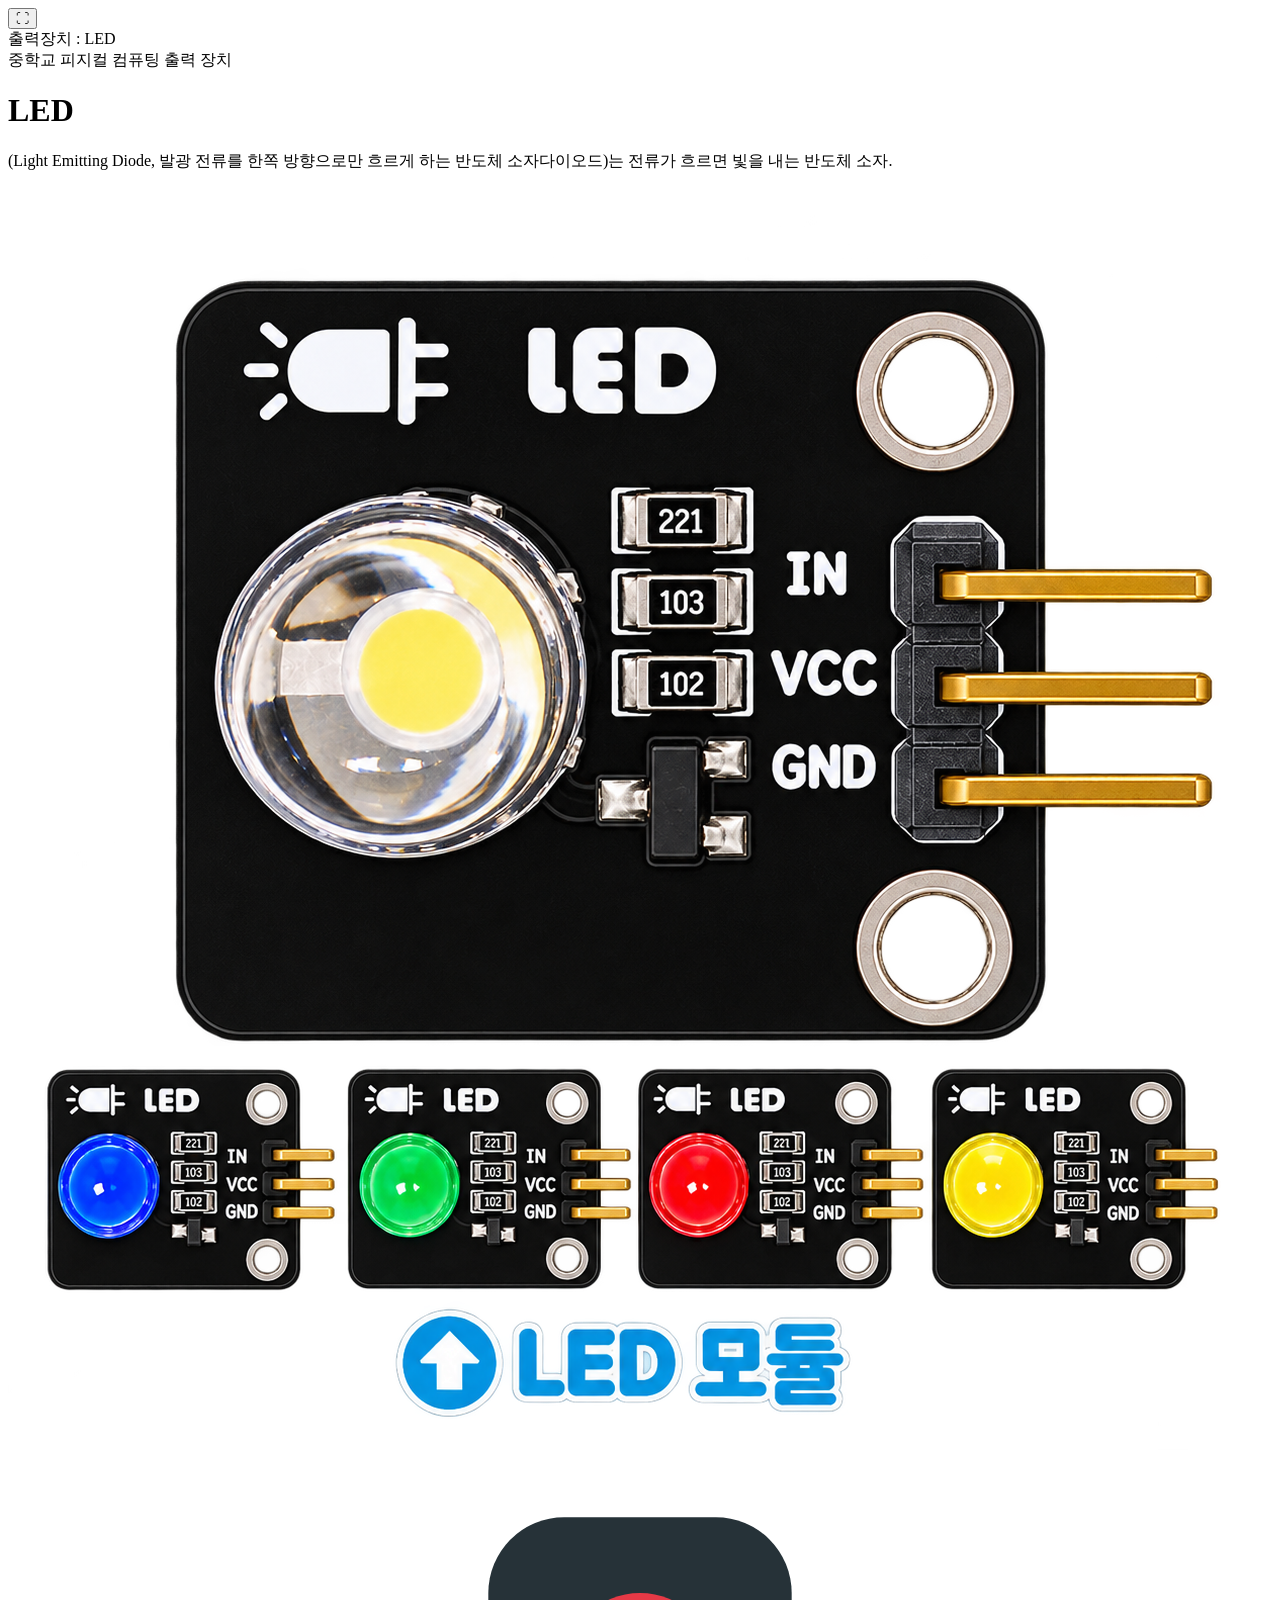
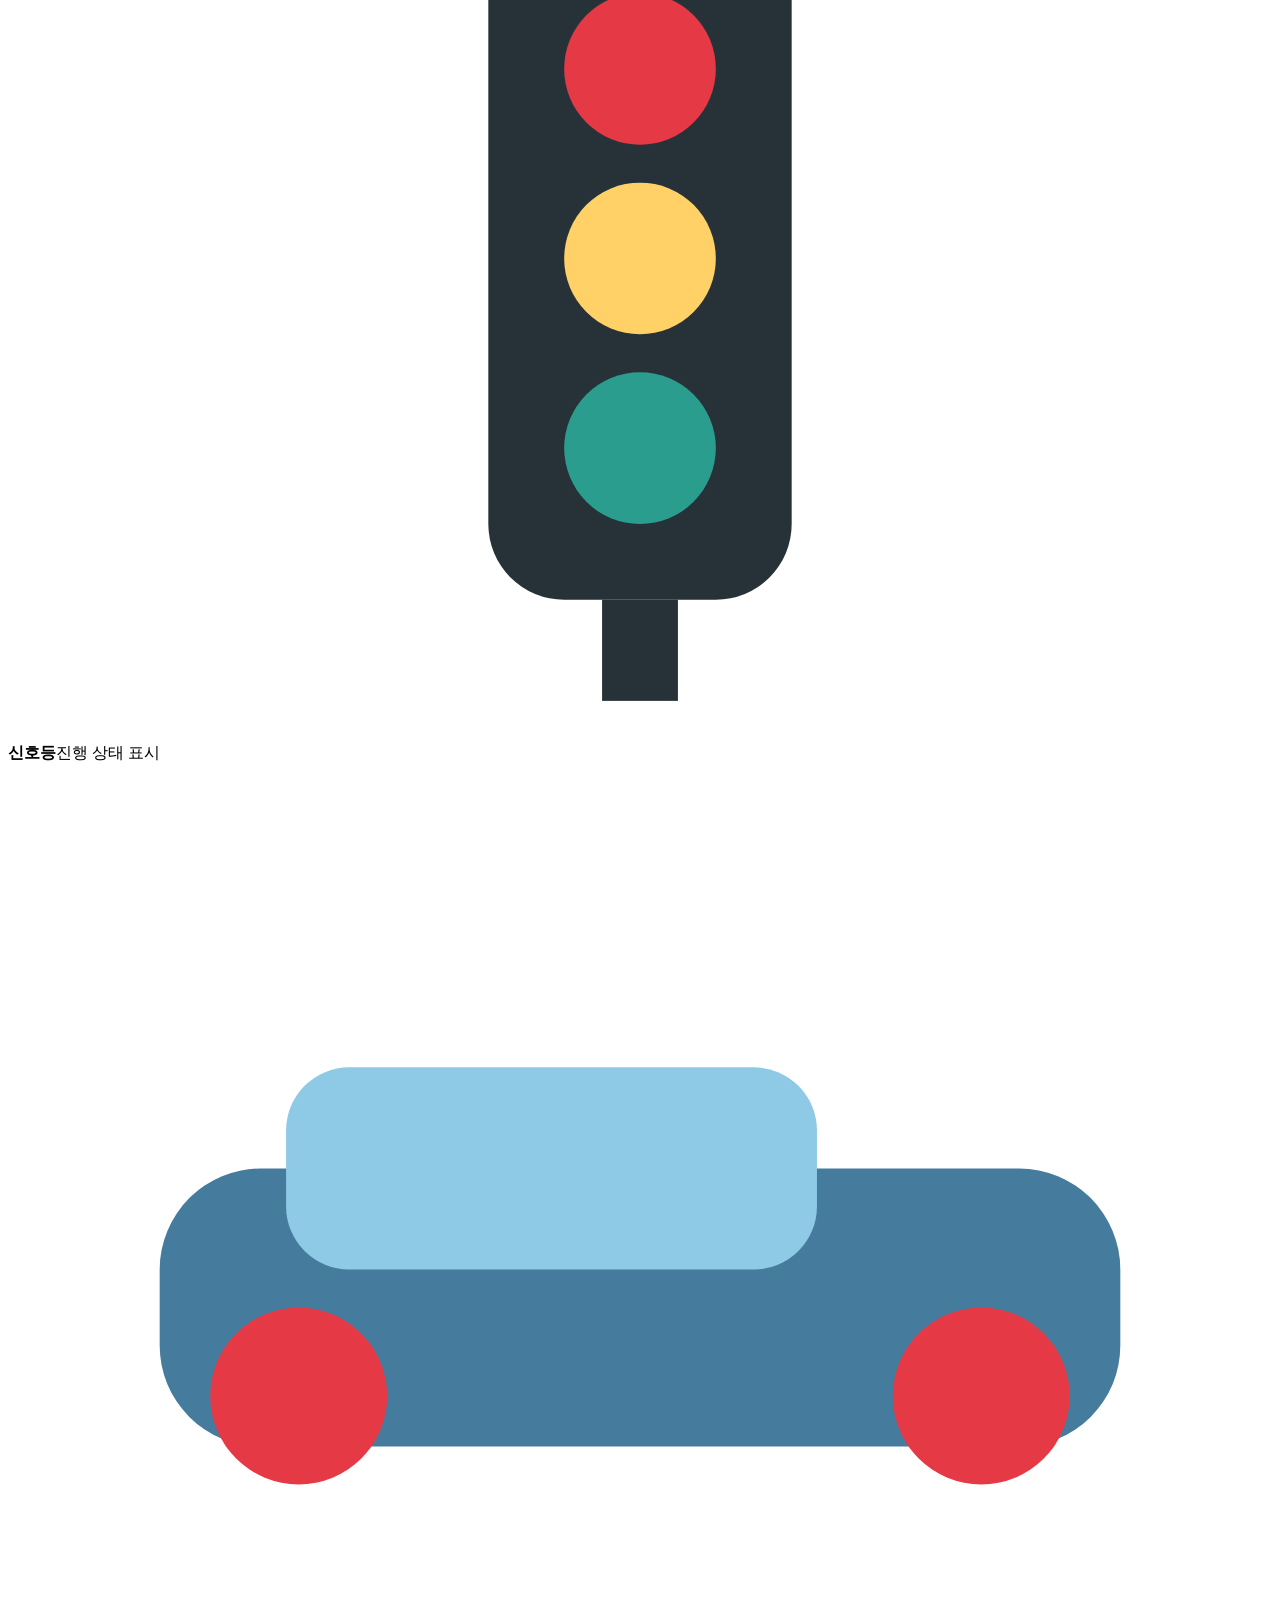
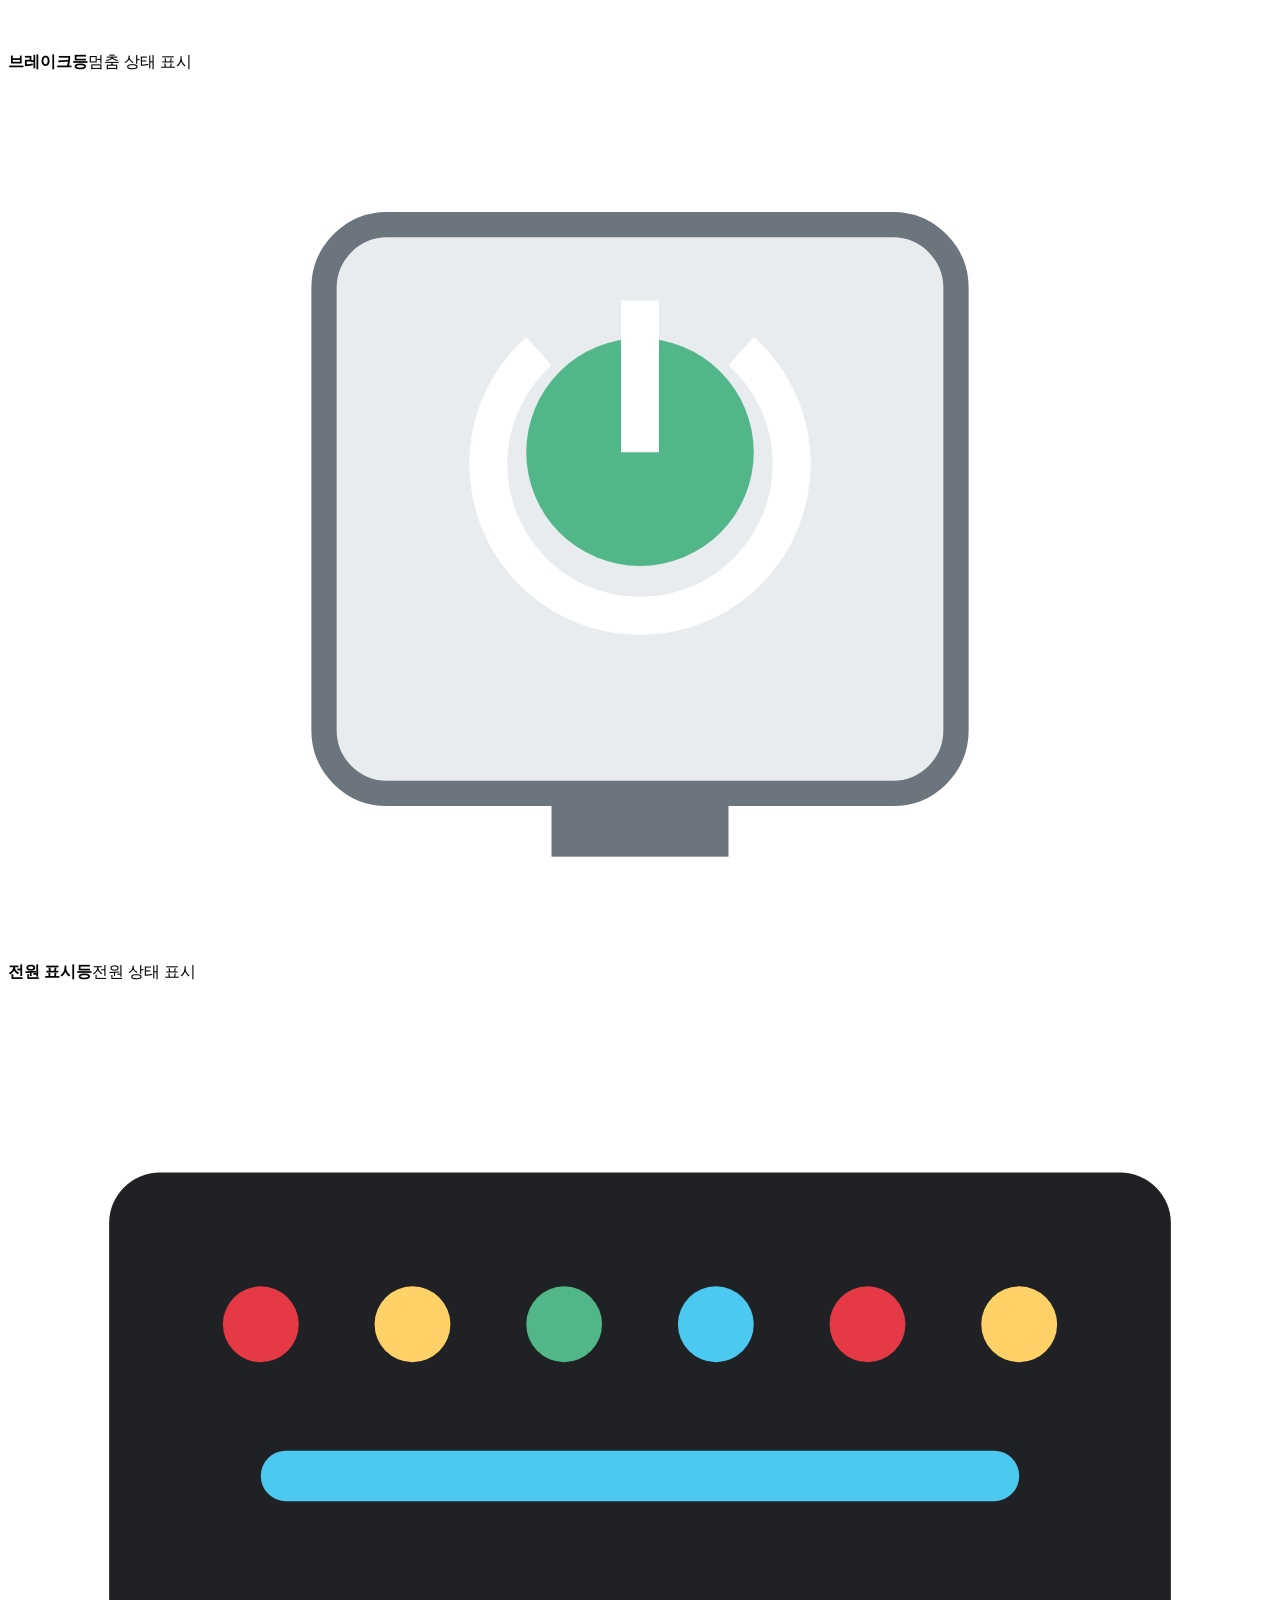
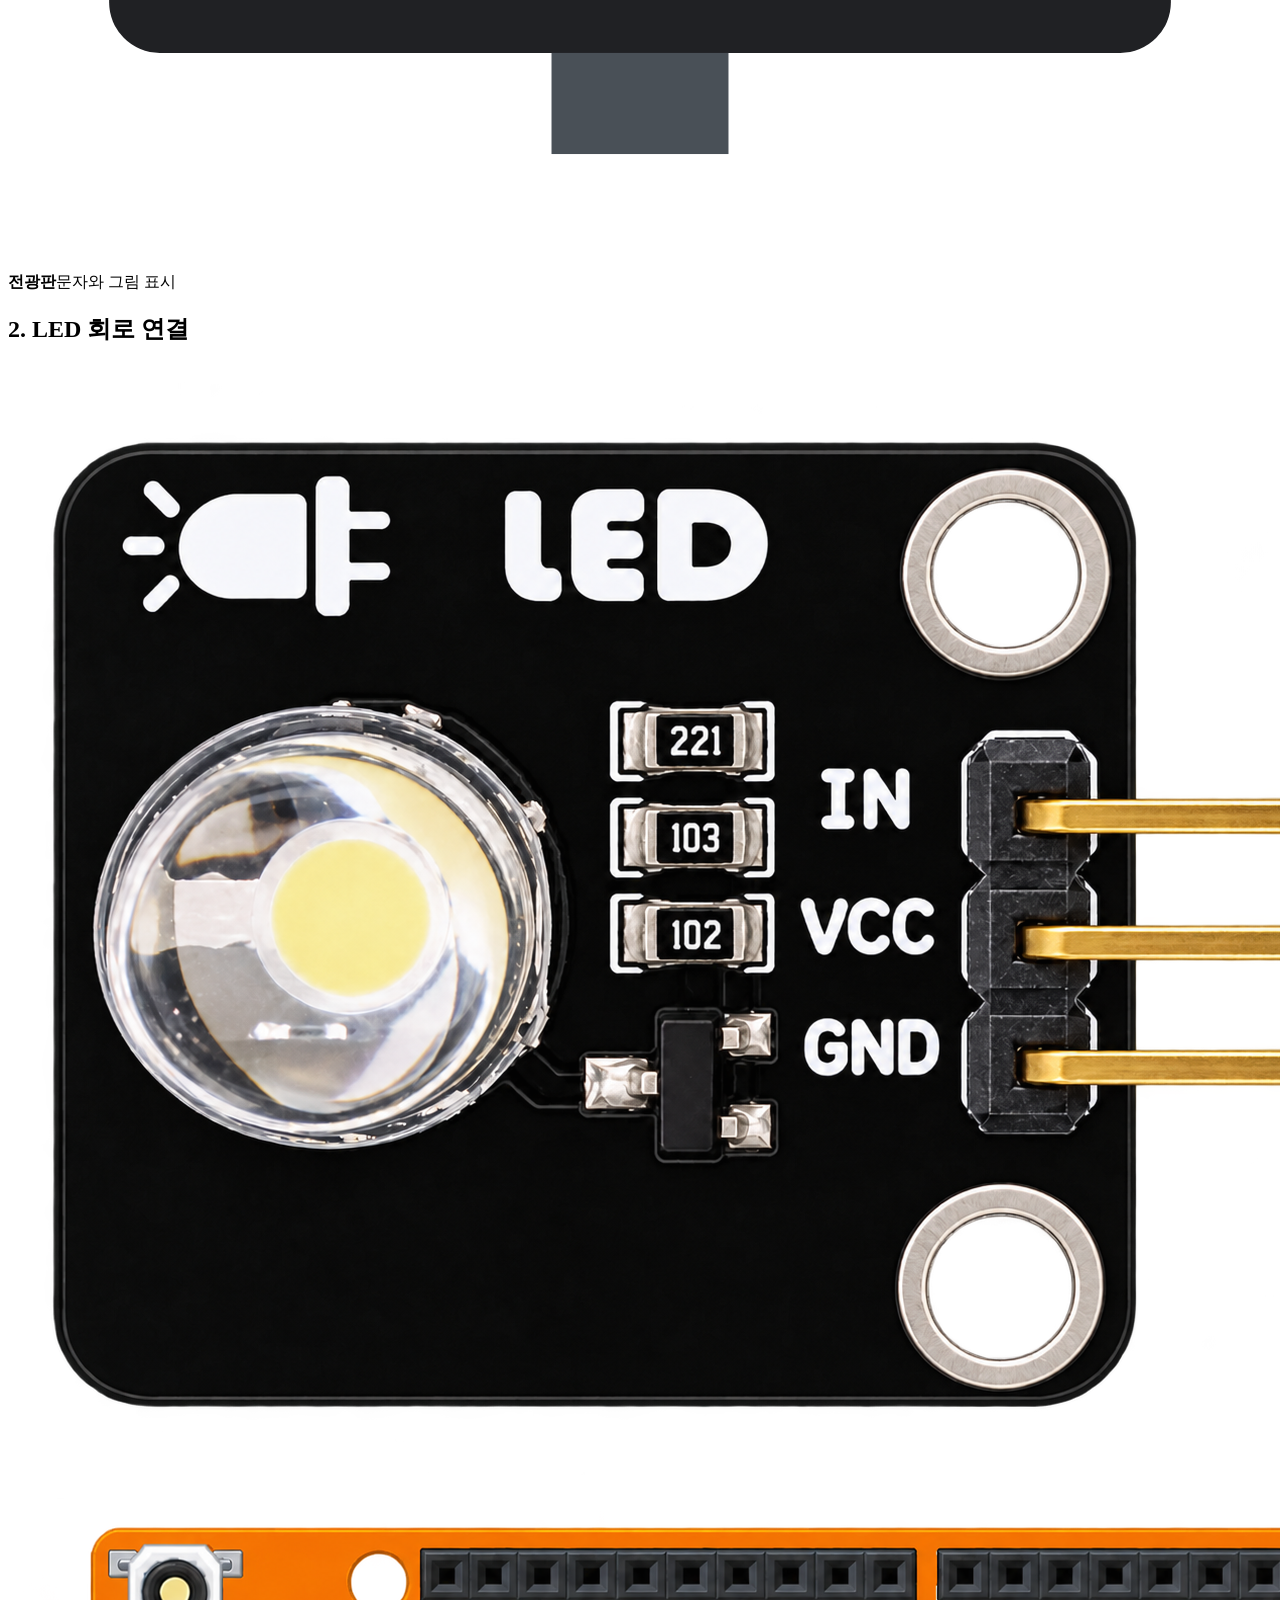
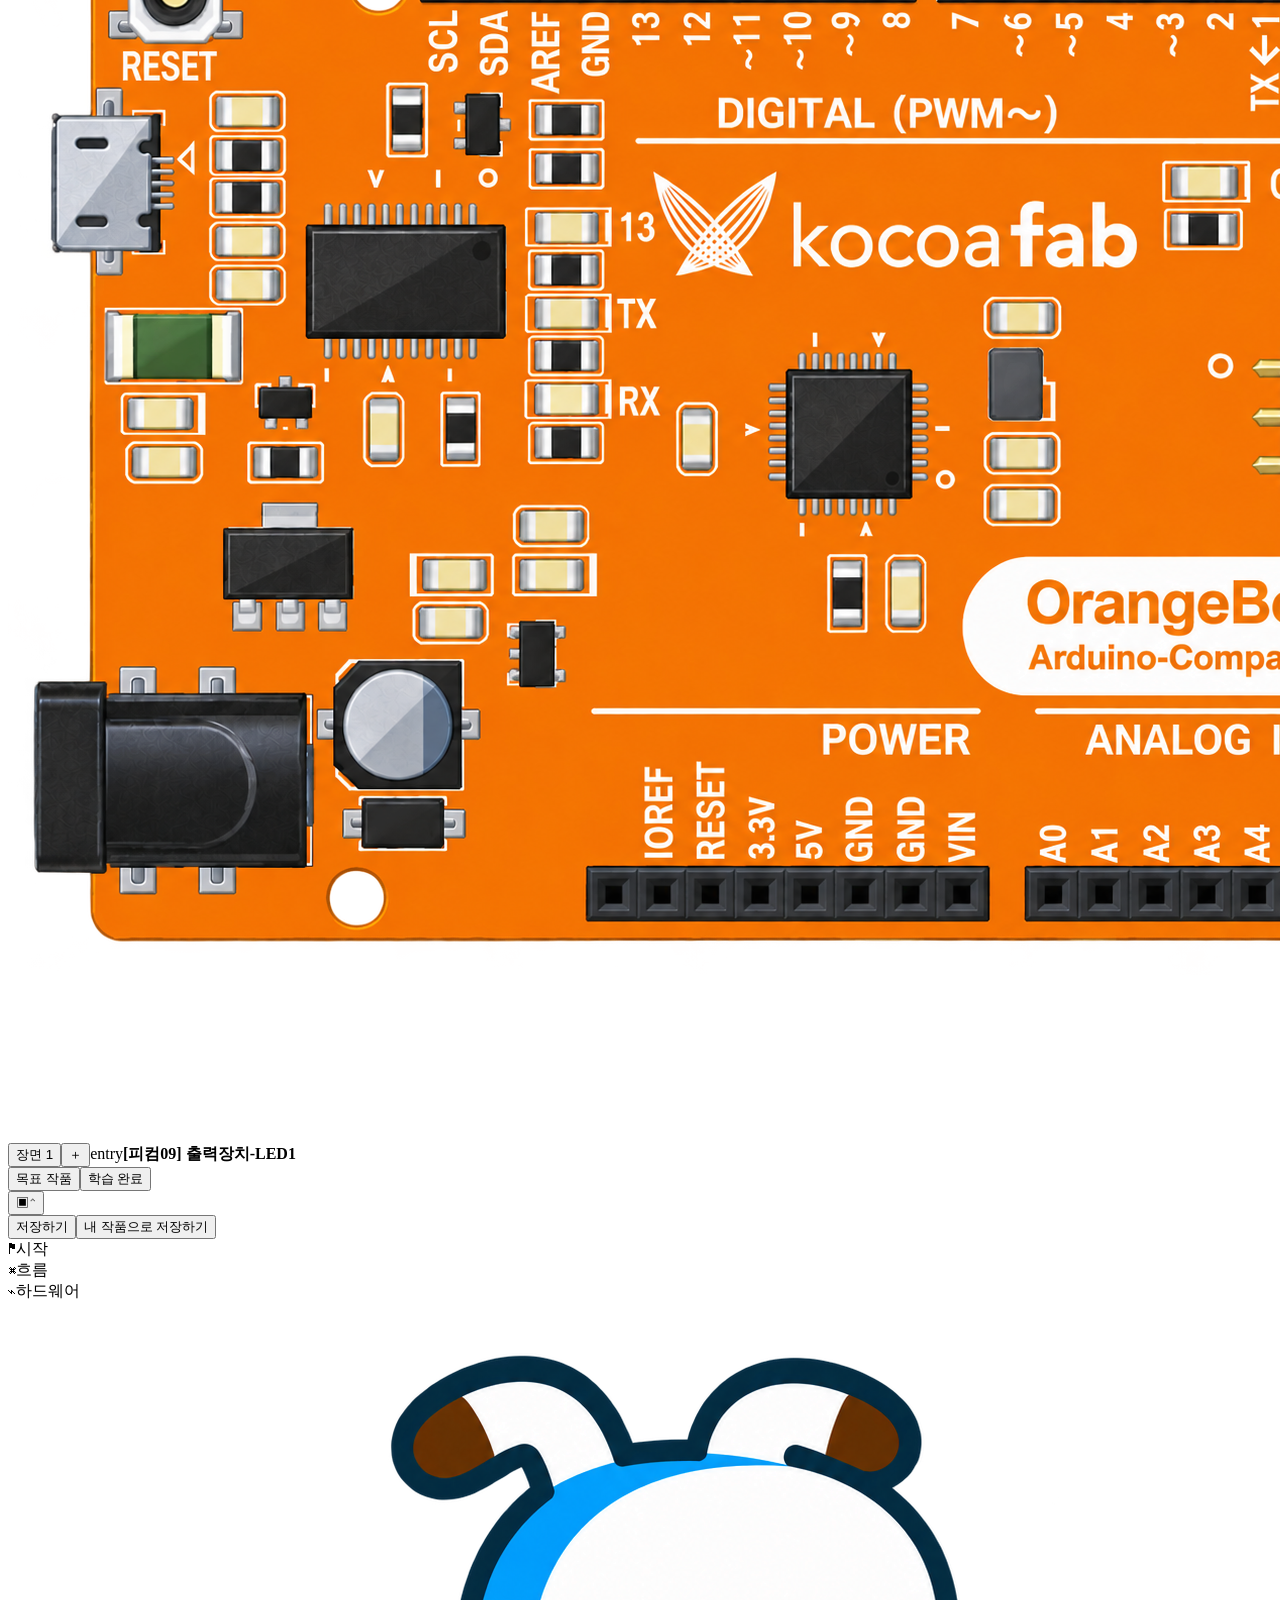
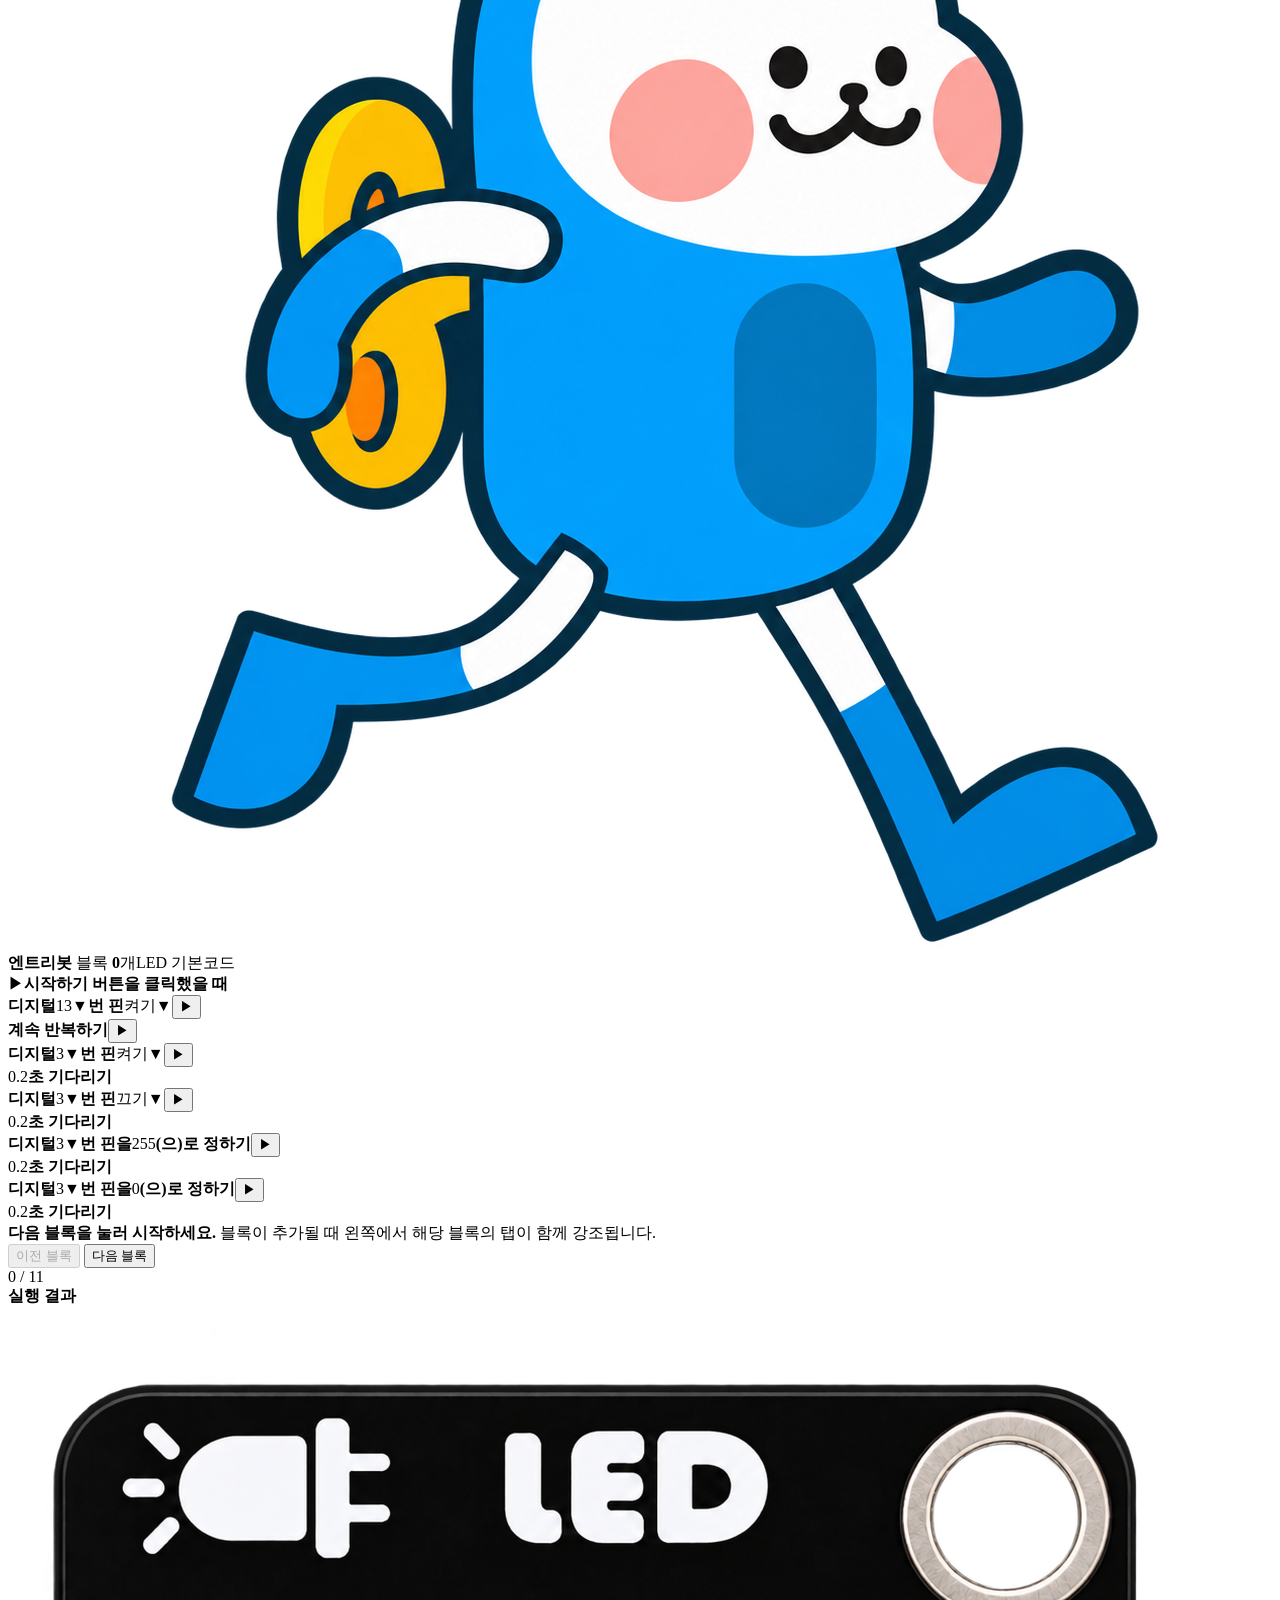
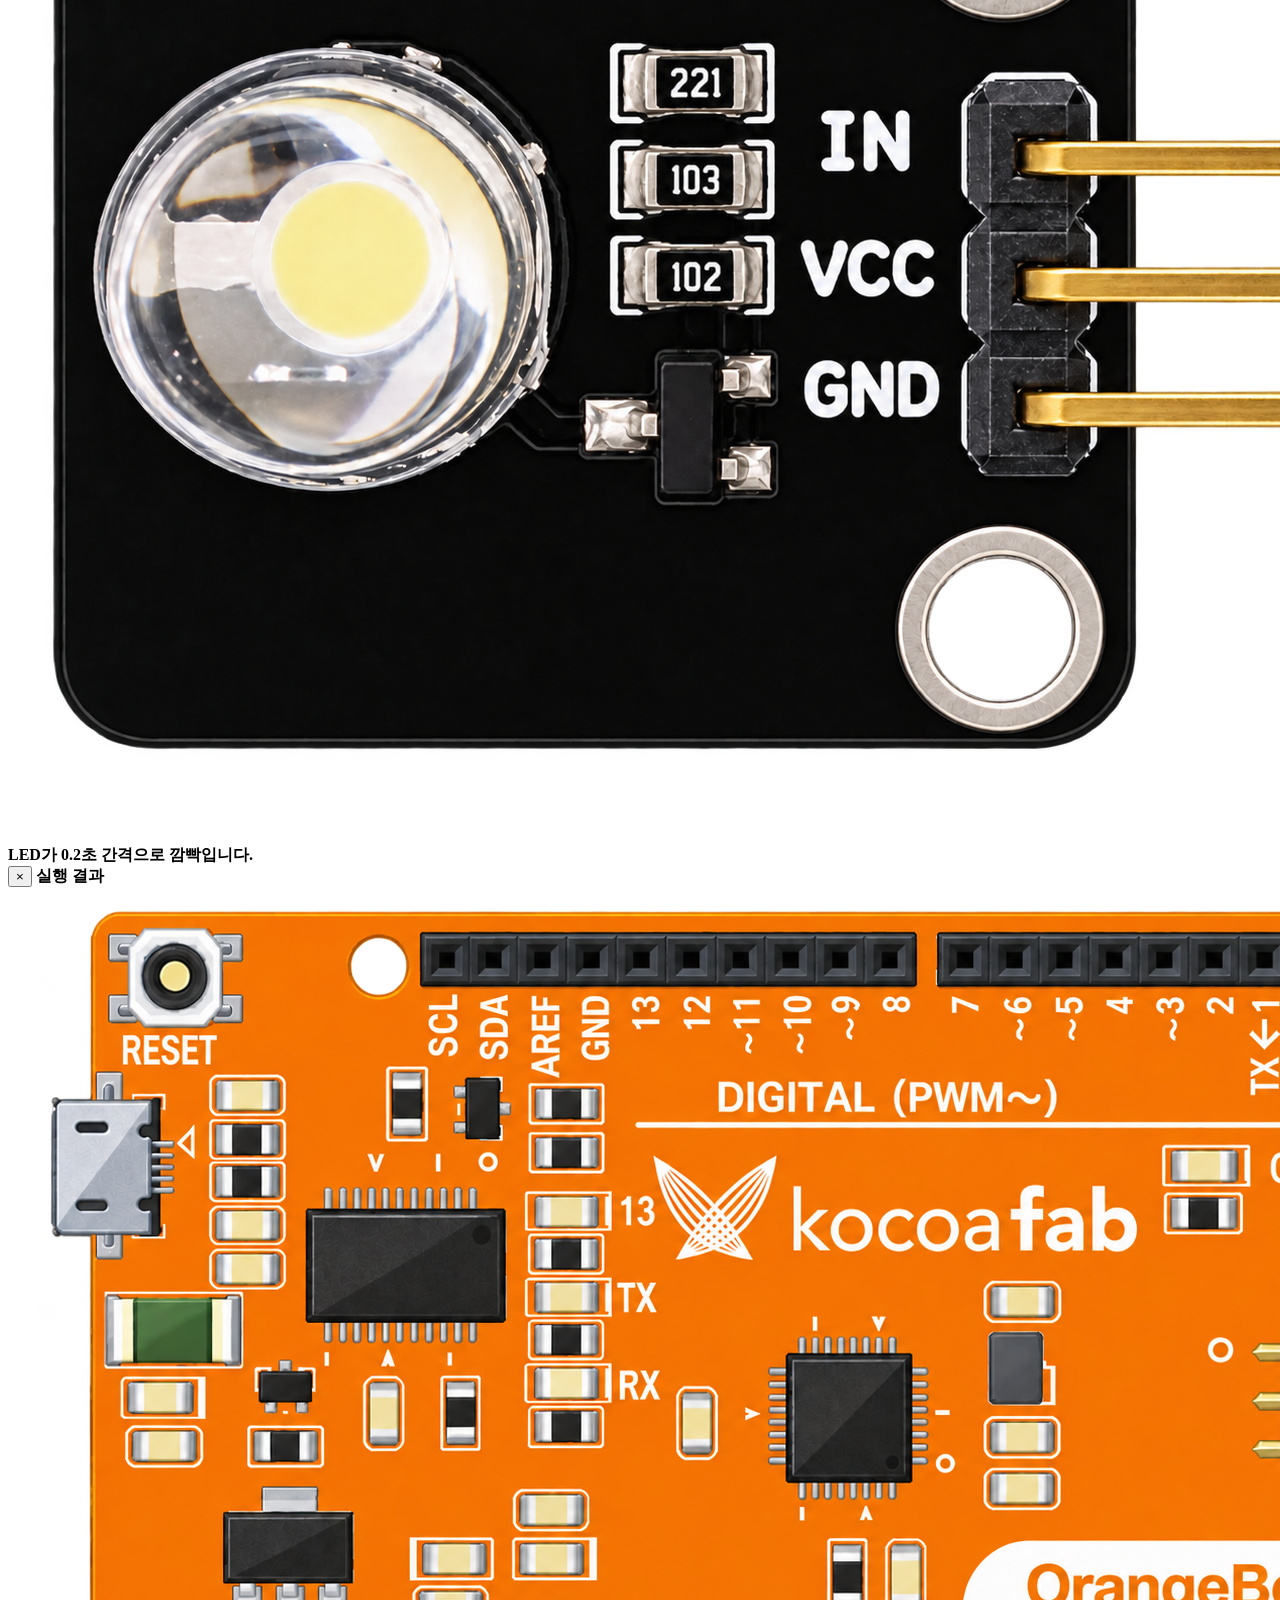
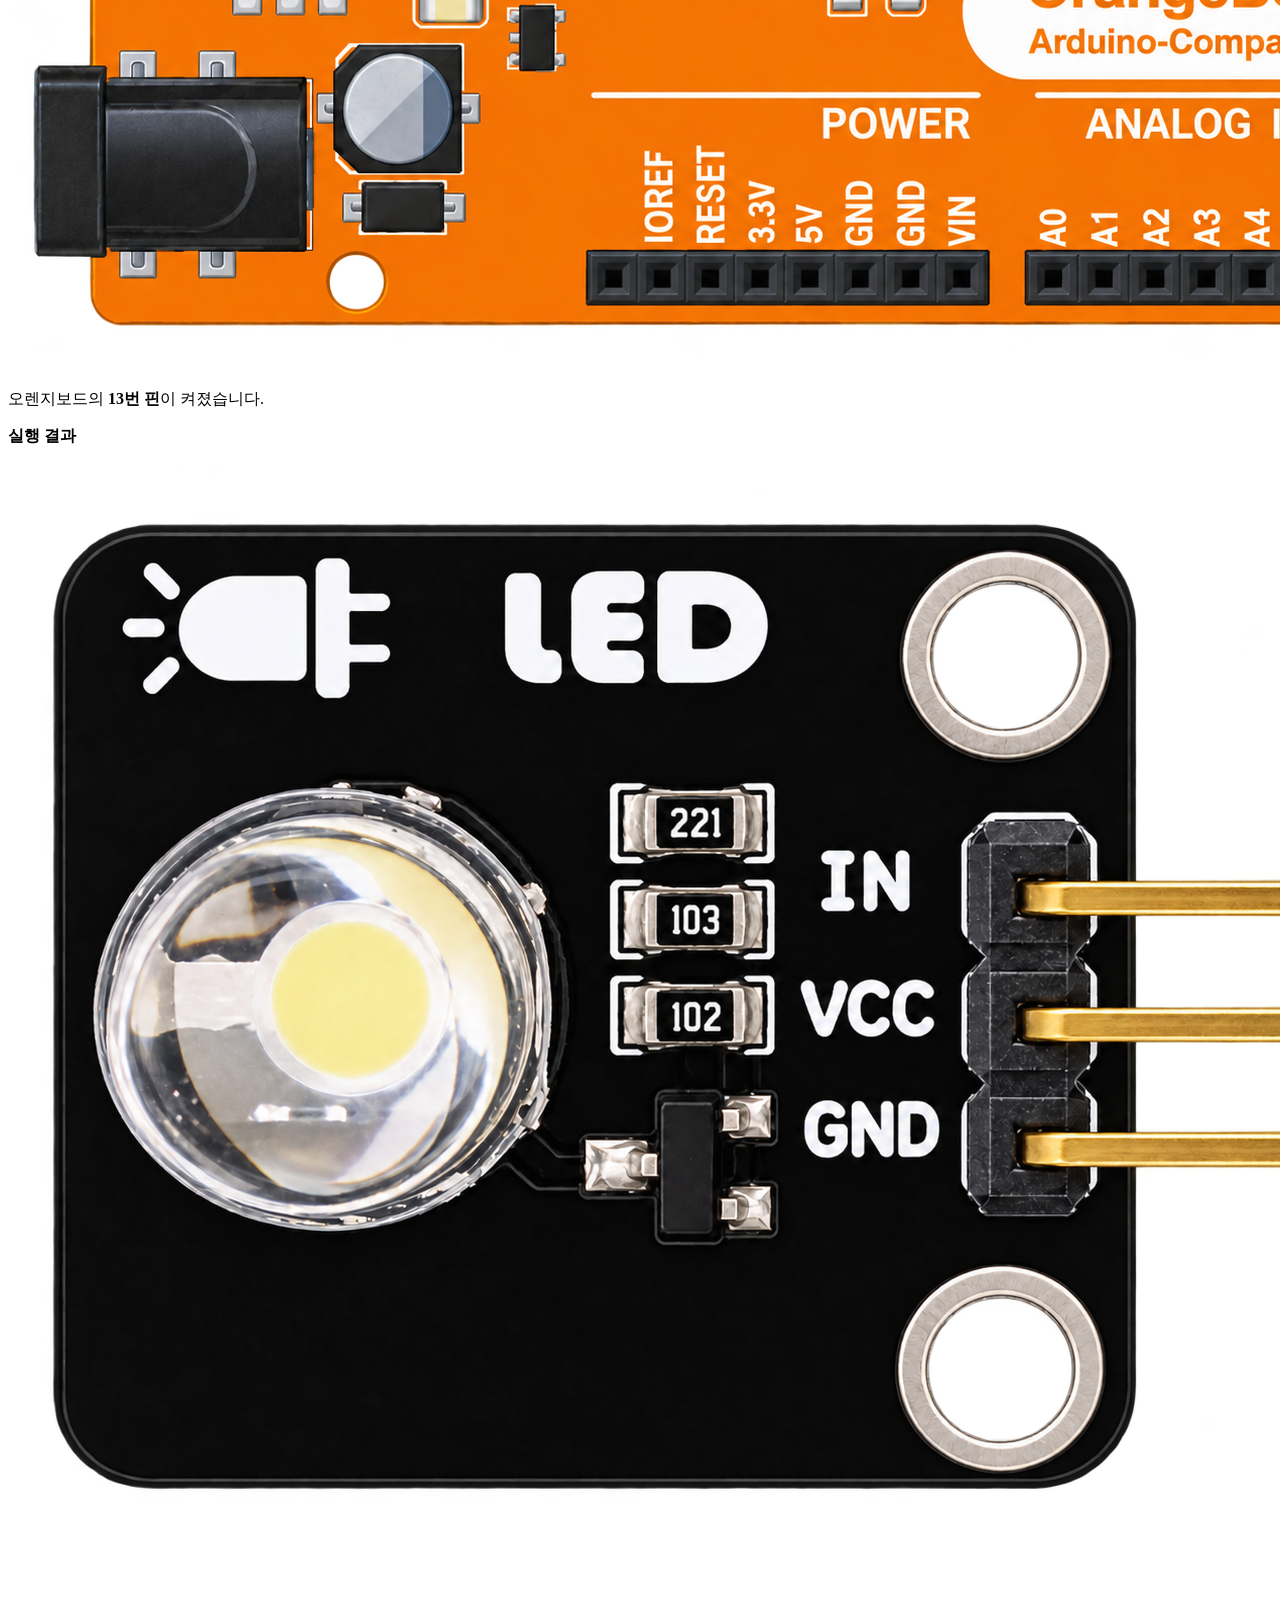
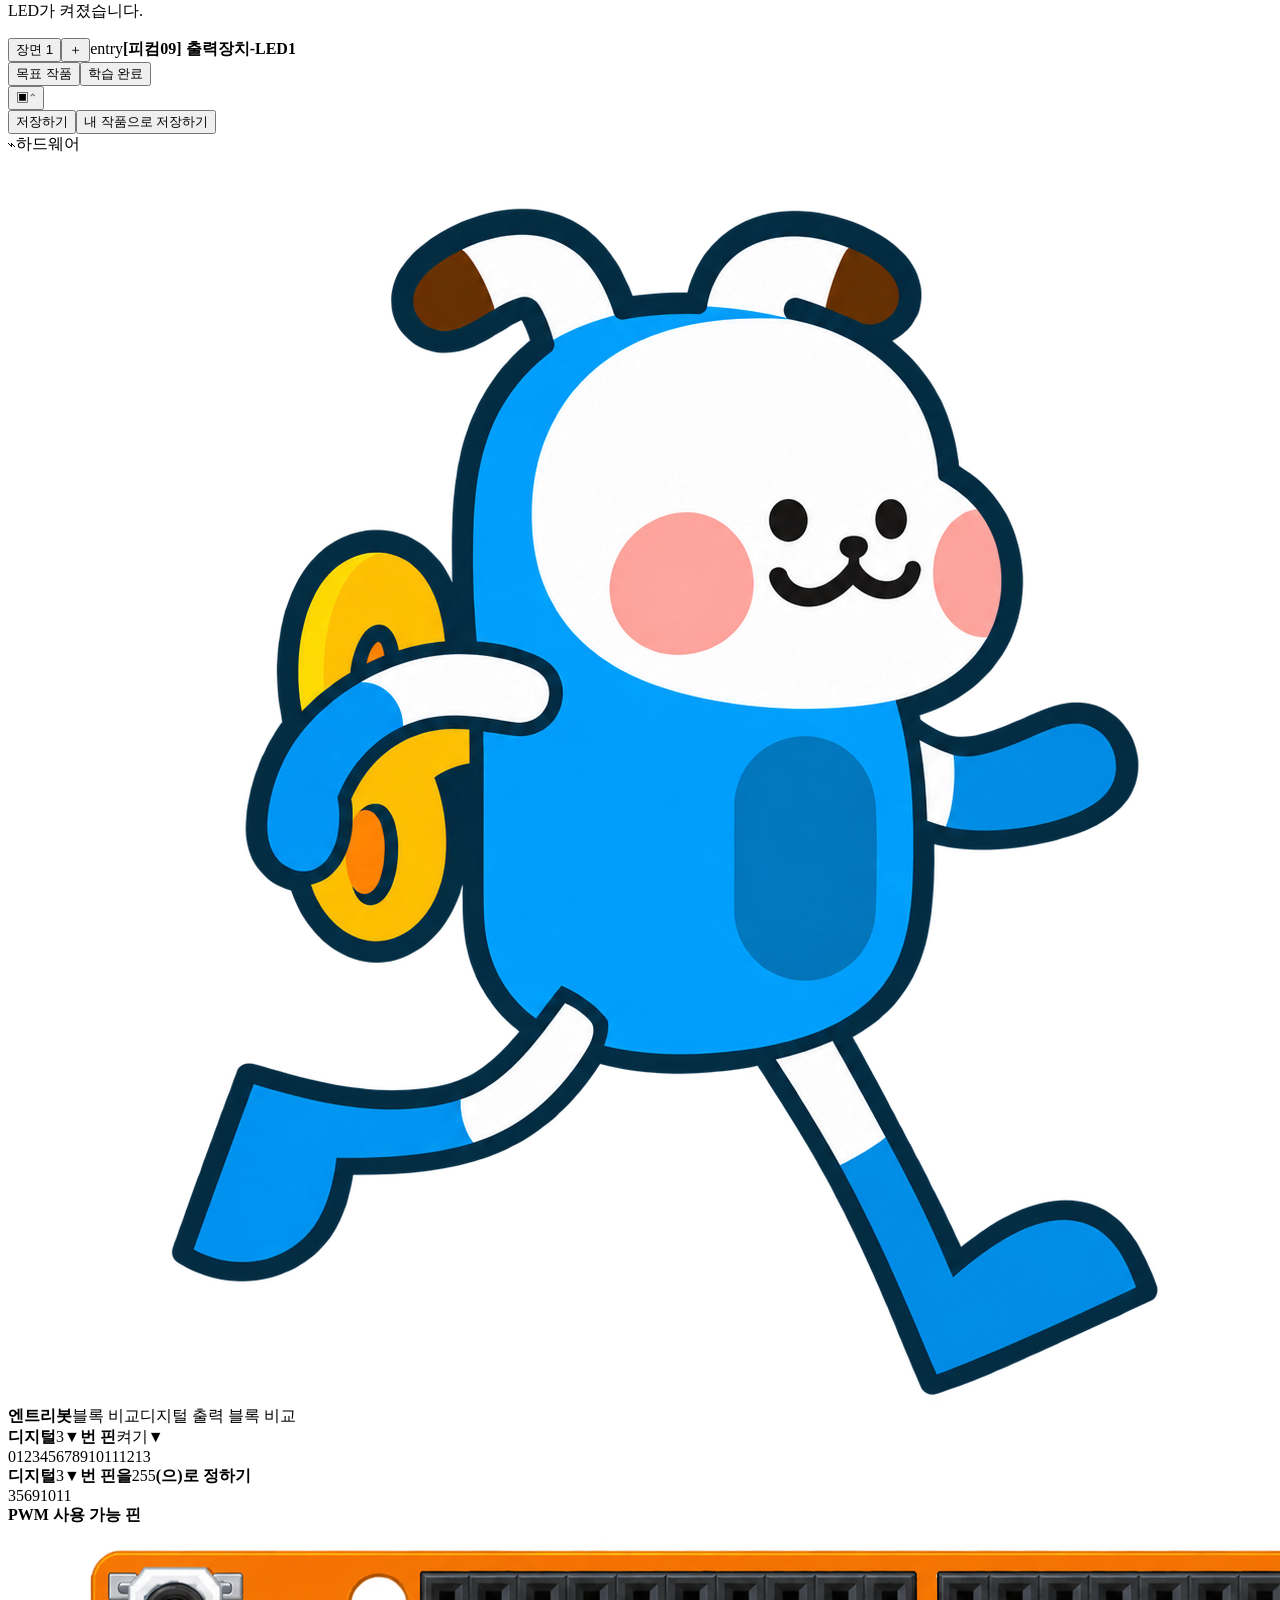
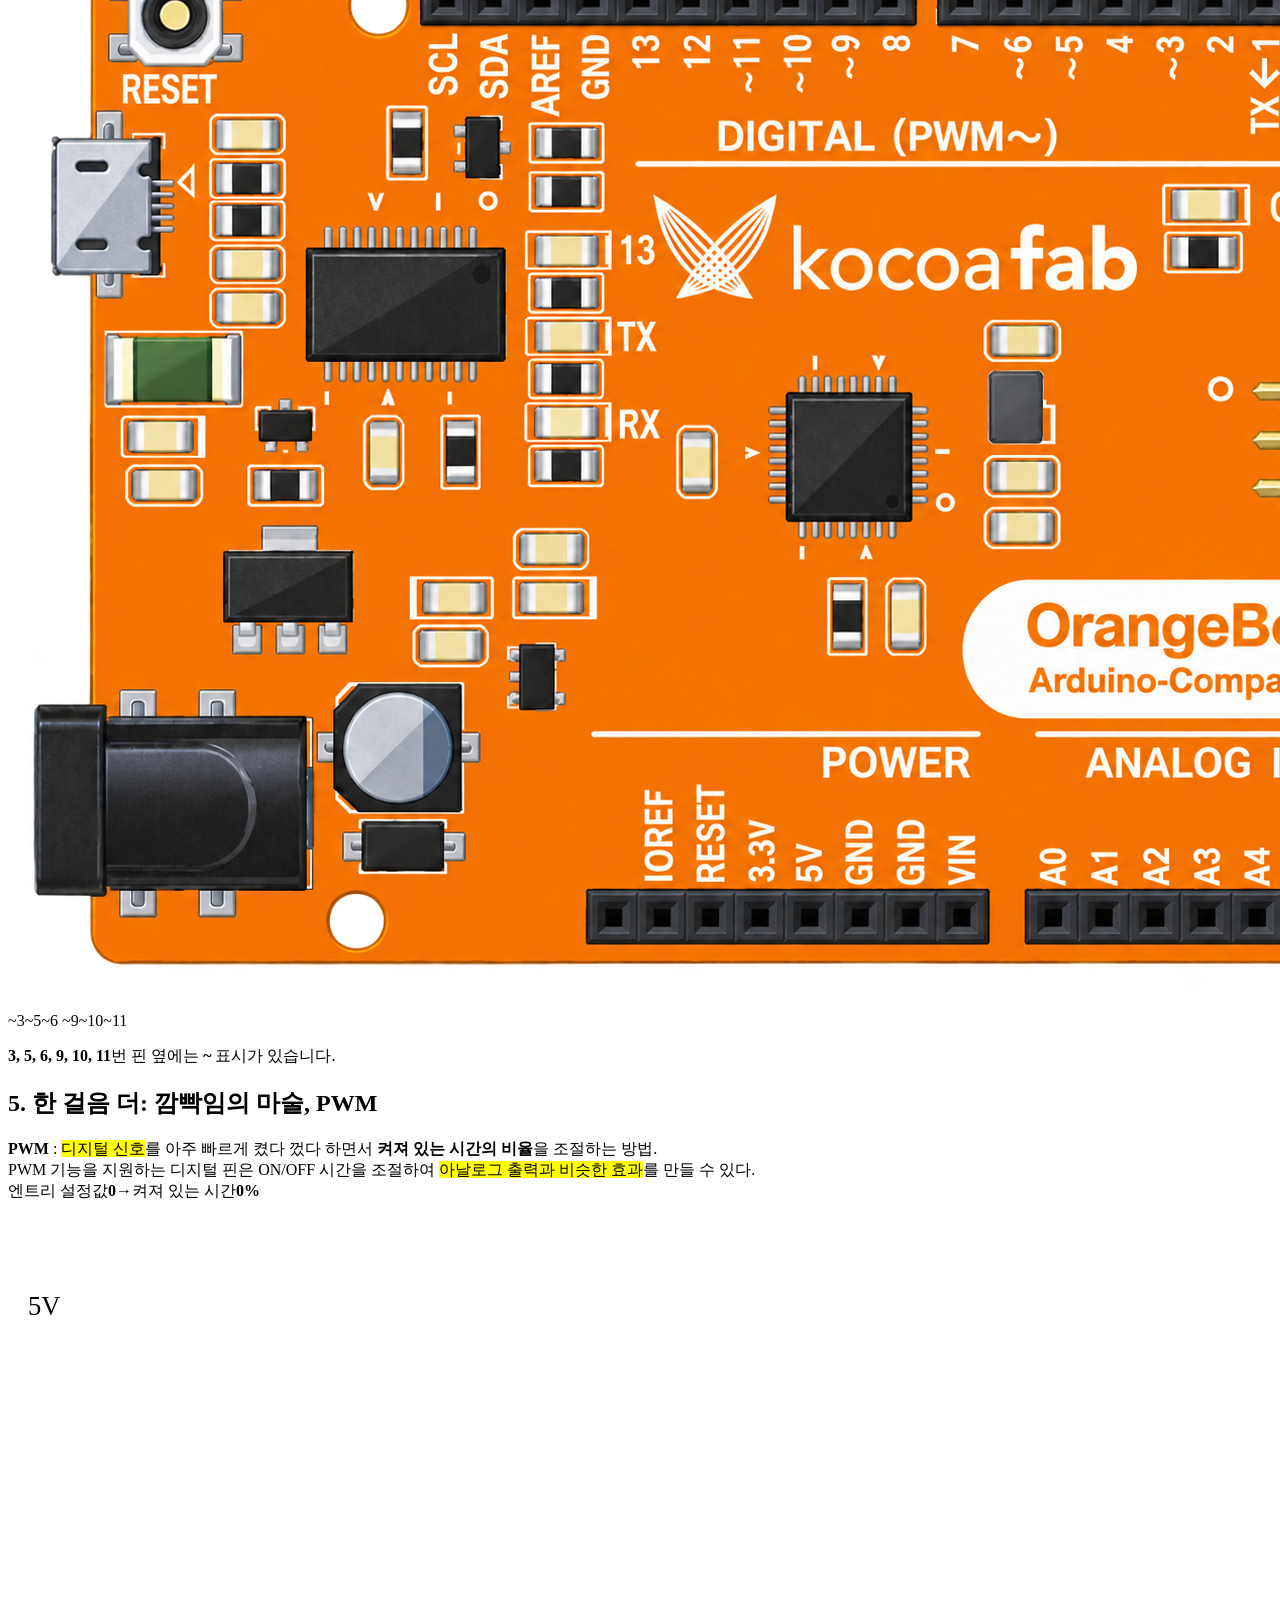
==== middle/phyCom/led-mobile-preview/index.html @ 0e58b36c "Add isolated mobile LED lesson preview" ====
<!doctype html>
<html lang="ko">
<head>
<meta charset="utf-8">
<meta name="viewport" content="width=device-width,initial-scale=1,viewport-fit=cover">
<title>중학교 피지컬 컴퓨팅 · LED</title>
<link rel="manifest" href="./manifest.webmanifest">
<meta name="apple-mobile-web-app-capable" content="yes">
<meta name="apple-mobile-web-app-title" content="LED 수업">
<meta name="apple-mobile-web-app-status-bar-style" content="black-translucent">
<meta name="theme-color" content="#153f58">
<link rel="stylesheet" href="./common/css/slides.css">
</head>
<body>
<div id="iosInstallTip" class="ios-install-tip" role="status" hidden><span>아이폰에서 주소창 없이 보려면 Safari의 공유 메뉴에서 <b>홈 화면에 추가</b>를 선택한 뒤, 홈 화면의 LED 수업 아이콘으로 여세요.</span><button type="button" id="iosInstallTipClose" aria-label="안내 닫기">×</button></div>
<div id="mobileOrientationHint" hidden>가로로 돌리면 더 크게 볼 수 있어요</div>
<button id="fullscreenBtn" class="fullscreen-btn" type="button" aria-label="전체화면으로 보기" title="전체화면">⛶</button>
<aside class="slide-sidebar" id="slideSidebar" aria-label="페이지 목록">
  <div class="slide-sidebar-title">출력장치 : LED</div>
  <nav id="slideSidebarList"></nav>
</aside>
<main class="wrap">
<header>
<span class="course-label">중학교 피지컬 컴퓨팅</span>
<span class="device-label">출력 장치</span>
<div class="title-row"><h1>LED</h1><span class="slide-subtitle" id="slideSubtitle"></span><div class="title-desc">(Light Emitting Diode, 발광 <span class="diode-anchor"><span class="diode-bubble">전류를 한쪽 방향으로만 흐르게 하는 반도체 소자</span><span class="diode-word">다이오드</span></span>)는 전류가 흐르면 빛을 내는 반도체 소자.</div></div>
</header>
<section class="slide active">
<div class="concept-grid">
  <div class="concept-image">
    <img class="module-photo" src="../assets/LED_WBGY.png" alt="흰색, 파란색, 초록색, 노란색 LED 모듈">
  </div>
  <div class="concept-uses">
    <div class="usage-grid">
      <div class="usage-item"><svg viewBox="0 0 100 70" role="img" aria-label="신호등 그림"><rect x="38" y="5" width="24" height="54" rx="6" fill="#263238"/><circle cx="50" cy="17" r="6" fill="#e63946"/><circle cx="50" cy="32" r="6" fill="#ffd166"/><circle cx="50" cy="47" r="6" fill="#2a9d8f"/><rect x="47" y="59" width="6" height="8" fill="#263238"/></svg><strong>신호등</strong><span>진행 상태 표시</span></div>
      <div class="usage-item"><svg viewBox="0 0 100 70" role="img" aria-label="자동차 브레이크등 그림"><rect x="12" y="32" width="76" height="22" rx="8" fill="#457b9d"/><rect x="22" y="24" width="42" height="16" rx="5" fill="#8ecae6"/><circle cx="23" cy="50" r="7" fill="#e63946"/><circle cx="77" cy="50" r="7" fill="#e63946"/></svg><strong>브레이크등</strong><span>멈춤 상태 표시</span></div>
      <div class="usage-item"><svg viewBox="0 0 100 70" role="img" aria-label="전원 표시등 그림"><rect x="25" y="12" width="50" height="45" rx="5" fill="#e9ecef" stroke="#6c757d" stroke-width="2"/><circle cx="50" cy="30" r="9" fill="#52b788"/><path d="M50 18v12" stroke="#fff" stroke-width="3"/><path d="M42 22a12 12 0 1 0 16 0" fill="none" stroke="#fff" stroke-width="3"/><rect x="43" y="57" width="14" height="5" fill="#6c757d"/></svg><strong>전원 표시등</strong><span>전원 상태 표시</span></div>
      <div class="usage-item"><svg viewBox="0 0 100 70" role="img" aria-label="전광판 그림"><rect x="8" y="15" width="84" height="38" rx="4" fill="#202124"/><circle cx="20" cy="27" r="3" fill="#e63946"/><circle cx="32" cy="27" r="3" fill="#ffd166"/><circle cx="44" cy="27" r="3" fill="#52b788"/><circle cx="56" cy="27" r="3" fill="#4cc9f0"/><circle cx="68" cy="27" r="3" fill="#e63946"/><circle cx="80" cy="27" r="3" fill="#ffd166"/><rect x="20" y="37" width="60" height="4" rx="2" fill="#4cc9f0"/><rect x="43" y="53" width="14" height="8" fill="#495057"/></svg><strong>전광판</strong><span>문자와 그림 표시</span></div>
    </div>
  </div>
</div>
</section>
<section class="slide non-entry-slide">
<h2 class="header-page-title">2. LED 회로 연결</h2>
<div class="circuit-demo workspace" id="workspace">
  <div id="module" class="circuit-component module-component">
    <img class="component-image" src="../assets/LED_white.png" alt="LED Module">
    <div class="pin-layer"></div>
  </div>
  <div id="board" class="circuit-component board-component">
    <img class="component-image" src="../assets/OrangeBoard.png" alt="OrangeBoard">
    <div class="pin-layer"></div>
  </div>
  <svg id="wireLayer" xmlns="http://www.w3.org/2000/svg"></svg>
  <div id="wireLabelLayer"></div>
</div>
</section>
<section class="slide entry-slide">

<div class="entry-workspace">
  <div class="entry-scene-tabs entry-code-toolbar"><button type="button" class="entry-scene-tab active">장면 1</button><button type="button" class="entry-scene-add" aria-label="장면 추가">＋</button><span class="entry-brand">entry</span><b class="entry-lesson-title">[피컴09] 출력장치-LED1</b><div class="entry-top-actions"><button type="button" class="entry-goal-btn">목표 작품</button><button type="button" class="entry-complete-btn">학습 완료</button><div class="entry-save-wrap"><button type="button" class="entry-save-btn" aria-label="저장 메뉴"><span class="entry-save-icon">▣</span><span class="entry-save-caret">⌃</span></button><div class="entry-save-menu" aria-hidden="true"><button type="button" class="entry-save-item">저장하기</button><button type="button" class="entry-save-item">내 작품으로 저장하기</button></div></div></div></div>
  <aside class="entry-tabs">
    <div class="entry-tab start-tab" data-tab="start">⚑<span>시작</span></div>
    <div class="entry-tab flow-tab" data-tab="flow">⌘<span>흐름</span></div>
    <div class="entry-tab hardware-tab" data-tab="hardware">⌁<span>하드웨어</span></div>
  </aside>
  <div class="entry-stage">
    <div class="entry-object-info">
      <span class="entrybot-thumb"><img src="../assets/entrybot.png" alt="엔트리봇"></span>
      <strong>엔트리봇</strong>
      <span class="entry-block-count">블록 <b id="entryBlockCount">0</b>개</span><span class="entry-code-page-label">LED 기본코드</span>
    </div>
    <div class="entry-program">
      <div class="entry-block start-block" data-entry-step="1"><span class="play-dot">▶</span><b>시작하기 버튼을 클릭했을 때</b></div>
      <div class="entry-block hardware-block indent-0" data-entry-step="2"><b>디지털</b><span class="field">13<span class="select-arrow">▼</span></span><b>번 핀</b><span class="field">켜기<span class="select-arrow">▼</span></span><button type="button" class="entry-run-btn" id="runPin13" aria-label="실행">▶</button></div>
      <div class="entry-block repeat-block" data-entry-step="3"><b>계속 반복하기</b><button type="button" class="entry-loop-run-btn" id="runLoop" aria-label="실행">▶</button></div>
      <div class="repeat-body basic-repeat-body" data-repeat-body>
        <div class="entry-basic-four" id="entryBasicFour">
          <div class="entry-block hardware-block indent-1" data-entry-step="4"><b>디지털</b><span class="field">3<span class="select-arrow">▼</span></span><b>번 핀</b><span class="field">켜기<span class="select-arrow">▼</span></span><button type="button" class="entry-block-run-btn" data-led-state="on" aria-label="실행">▶</button></div>
          <div class="entry-block wait-block indent-1" data-entry-step="5"><span class="number-field">0.2</span><b>초 기다리기</b></div>
          <div class="entry-block hardware-block indent-1" data-entry-step="6"><b>디지털</b><span class="field">3<span class="select-arrow">▼</span></span><b>번 핀</b><span class="field">끄기<span class="select-arrow">▼</span></span><button type="button" class="entry-block-run-btn" data-led-state="off" aria-label="실행">▶</button></div>
          <div class="entry-block wait-block indent-1" data-entry-step="7"><span class="number-field">0.2</span><b>초 기다리기</b></div>
        </div>
        <div class="entry-compare-four" id="entryCompareFour">
          <div class="entry-block hardware-block pwm-set-block" data-entry-step="8"><b>디지털</b><span class="field">3<span class="select-arrow">▼</span></span><b>번 핀을</b><span class="number-field">255</span><b>(으)로 정하기</b><button type="button" class="entry-block-run-btn" data-led-state="on" aria-label="실행">▶</button></div>
          <div class="entry-block wait-block" data-entry-step="9"><span class="number-field">0.2</span><b>초 기다리기</b></div>
          <div class="entry-block hardware-block pwm-set-block" data-entry-step="10"><b>디지털</b><span class="field">3<span class="select-arrow">▼</span></span><b>번 핀을</b><span class="number-field">0</span><b>(으)로 정하기</b><button type="button" class="entry-block-run-btn" data-led-state="off" aria-label="실행">▶</button></div>
          <div class="entry-block wait-block" data-entry-step="11"><span class="number-field">0.2</span><b>초 기다리기</b></div>
        </div>
      </div>
    </div>
    <div class="entry-guide">
      <strong id="entryGuideTitle">다음 블록을 눌러 시작하세요.</strong>
      <span id="entryGuideText">블록이 추가될 때 왼쪽에서 해당 블록의 탭이 함께 강조됩니다.</span>
    </div>
  </div>
</div>
<div class="nav entry-controls">
<button id="back" disabled>이전 블록</button>
<button id="forward">다음 블록</button>
</div>
<div class="count" id="step">0 / 11</div>
<div class="entry-final-result" id="entryFinalResult" aria-hidden="true">
  <strong>실행 결과</strong>
  <div class="final-led-module">
    <img src="../assets/LED_white.png" alt="흰색 LED 모듈">
    <span class="final-led-light" aria-hidden="true"></span>
  </div>
  <b>LED가 0.2초 간격으로 깜빡입니다.</b>
</div>
<div class="entry-result-modal" id="pin13Modal" aria-hidden="true">
  <div class="entry-result-card" role="dialog" aria-modal="true" aria-label="실행 결과">
    <button type="button" class="entry-result-close" id="pin13Close" aria-label="닫기">×</button>
    <strong>실행 결과</strong>
    <div class="pin13-board-view">
      <img src="../assets/OrangeBoard.png" alt="오렌지보드">
      <span class="pin13-led-glow" aria-hidden="true"></span>
      <span class="pin13-led-dot" aria-hidden="true"></span>
    </div>
    <p>오렌지보드의 <b>13번 핀</b>이 켜졌습니다.</p>
  </div>
</div>
<div class="entry-led-test-modal" id="entryLedTestModal" aria-hidden="true">
  <div class="entry-led-test-card" role="dialog" aria-modal="true" aria-label="LED 실행 결과">
    <strong>실행 결과</strong>
    <div class="entry-led-test-module">
      <img src="../assets/LED_white.png" alt="LED 모듈">
      <span class="entry-led-test-light" aria-hidden="true"></span>
    </div>
    <p id="entryLedTestText">LED가 켜졌습니다.</p>
  </div>
</div>
</section>
<section class="slide entry-slide entry-compare-slide">


<div class="entry-workspace">
  <div class="entry-scene-tabs entry-code-toolbar"><button type="button" class="entry-scene-tab active">장면 1</button><button type="button" class="entry-scene-add" aria-label="장면 추가">＋</button><span class="entry-brand">entry</span><b class="entry-lesson-title">[피컴09] 출력장치-LED1</b><div class="entry-top-actions"><button type="button" class="entry-goal-btn">목표 작품</button><button type="button" class="entry-complete-btn">학습 완료</button><div class="entry-save-wrap"><button type="button" class="entry-save-btn" aria-label="저장 메뉴"><span class="entry-save-icon">▣</span><span class="entry-save-caret">⌃</span></button><div class="entry-save-menu" aria-hidden="true"><button type="button" class="entry-save-item">저장하기</button><button type="button" class="entry-save-item">내 작품으로 저장하기</button></div></div></div></div>
  <aside class="entry-tabs">
    <div class="entry-tab hardware-tab active-tab" data-tab="hardware">⌁<span>하드웨어</span></div>
  </aside>
  <div class="entry-stage compare-stage">
    <div class="entry-object-info">
      <span class="entrybot-thumb"><img src="../assets/entrybot.png" alt="엔트리봇"></span>
      <strong>엔트리봇</strong><span class="entry-block-count">블록 비교</span><span class="entry-code-page-label">디지털 출력 블록 비교</span>
    </div>
    <div class="pin-block-compare">
      <div class="pin-compare-item">
        <div class="entry-block hardware-block compare-sample"><b>디지털</b><span class="field compare-pin-field">3<span class="select-arrow">▼</span></span><b>번 핀</b><span class="field">켜기<span class="select-arrow">▼</span></span></div>
        <div class="pin-dropdown digital-pins"><span>0</span><span>1</span><span>2</span><span class="selected">3</span><span>4</span><span>5</span><span>6</span><span>7</span><span>8</span><span>9</span><span>10</span><span>11</span><span>12</span><span>13</span></div>
      </div>
      <div class="pin-compare-item">
        <div class="entry-block hardware-block pwm-set-block compare-sample"><b>디지털</b><span class="field compare-pin-field">3<span class="select-arrow">▼</span></span><b>번 핀을</b><span class="number-field">255</span><b>(으)로 정하기</b></div>
        <div class="pin-dropdown pwm-pins"><span class="selected">3</span><span>5</span><span>6</span><span>9</span><span>10</span><span>11</span></div>
      </div>
    </div>
  </div>
  <div class="pwm-pin-board-popup" id="pwmPinBoardPopup" aria-hidden="true">
    <div class="pwm-pin-board-card">
      <strong>PWM 사용 가능 핀</strong>
      <div class="pwm-pin-board-image">
        <img src="../assets/OrangeBoard.png" alt="오렌지보드 PWM 핀">
        <span class="pwm-tilde-mark m3" data-pwm-pin="3">~3</span><span class="pwm-tilde-mark m5" data-pwm-pin="5">~5</span><span class="pwm-tilde-mark m6" data-pwm-pin="6">~6</span>
        <span class="pwm-tilde-mark m9" data-pwm-pin="9">~9</span><span class="pwm-tilde-mark m10" data-pwm-pin="10">~10</span><span class="pwm-tilde-mark m11" data-pwm-pin="11">~11</span>
      </div>
      <p><b>3, 5, 6, 9, 10, 11</b>번 핀 옆에는 <b>~</b> 표시가 있습니다.</p>
    </div>
  </div>
</div>
</section>
<section class="slide pwm-slide non-entry-slide">
<h2 class="header-page-title">5. 한 걸음 더: 깜빡임의 마술, PWM</h2>
<div class="pwm-intro pwm-intro-lines"><div><b>PWM</b> : <mark>디지털 신호</mark>를 아주 빠르게 켰다 껐다 하면서 <b>켜져 있는 시간의 비율</b>을 조절하는 방법.</div><div>PWM 기능을 지원하는 디지털 핀은 ON/OFF 시간을 조절하여 <mark>아날로그 출력과 비슷한 효과</mark>를 만들 수 있다.</div></div>
<div class="pwm-demo">
  <div class="pwm-visual">
    <div class="pwm-status"><span class="entry-value-label">엔트리 설정값</span><strong class="entry-value-text" id="pwmEntryValue">0</strong><span class="pwm-map-arrow">→</span><span class="duty-label">켜져 있는 시간</span><strong class="duty-value-text" id="pwmDuty">0%</strong></div>
    <svg id="pwmGraph" class="pwm-graph" viewBox="0 0 760 300" aria-label="PWM 파형 그래프">
      <line x1="58" y1="28" x2="58" y2="260" class="axis"/><line x1="58" y1="260" x2="735" y2="260" class="axis"/>
      <text x="12" y="68">5V</text><text x="14" y="264">0V</text>
      <g class="pwm-grid"></g><path id="pwmWave" class="pwm-wave" d=""/>
    </svg>
    <div class="pwm-ratio" id="pwmRatio">켜는 시간 1 : 끄는 시간 3</div>
  </div>
  <div class="pwm-lamp-panel">
    <div class="pwm-bulb-wrap"><div id="pwmGlow" class="pwm-glow"></div><div id="pwmBulb" class="pwm-bulb">💡</div></div>
    <strong id="pwmBrightness">밝기 0%</strong>
    <span>빠른 깜빡임이 평균 밝기로 느껴져요.</span>
  </div>
</div>
<div class="pwm-controls">
  <button type="button" data-duty="0"><b class="entry-value-text">0</b><i>→</i><span class="duty-value-text">0%</span></button><button type="button" data-duty="25"><b class="entry-value-text">64</b><i>→</i><span class="duty-value-text">25%</span></button><button type="button" data-duty="50"><b class="entry-value-text">128</b><i>→</i><span class="duty-value-text">50%</span></button><button type="button" data-duty="75"><b class="entry-value-text">191</b><i>→</i><span class="duty-value-text">75%</span></button><button type="button" data-duty="100"><b class="entry-value-text">255</b><i>→</i><span class="duty-value-text">100%</span></button>
  <button type="button" id="pwmPlay">▶ 자동 재생</button>
</div>
<div class="pwm-note">엔트리 설정값 0~255가 PWM의 켜져 있는 시간 0~100%에 대응합니다. ← / → 키로 단계별로 확인해 보세요.</div>
</section>
<div class="slide-nav">
<button id="prev" disabled aria-label="이전 슬라이드">‹</button>
<button id="next" aria-label="다음 슬라이드">›</button>
</div>
<div class="count" id="slides">1 / 5</div>
</main>
<script src="./common/js/circuit.js"></script>
<script src="./common/js/entry.js"></script>
<script src="./common/js/pwm.js"></script>
<script src="./common/js/slides.js"></script>
</body>
</html>
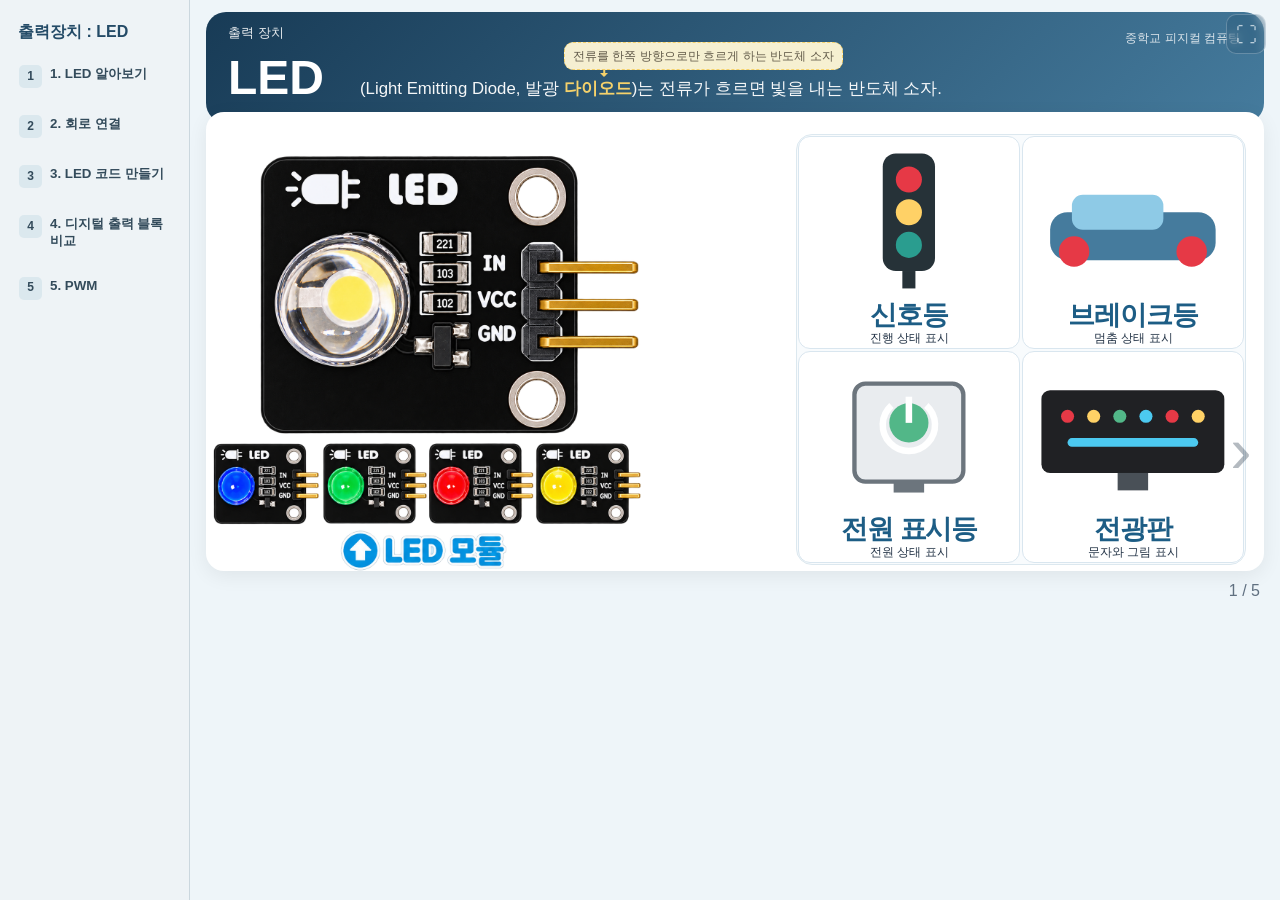
==== commit d8624968: "Load corrected LED circuit renderer" ====
--- a/middle/phyCom/led-mobile-preview/index.html
+++ b/middle/phyCom/led-mobile-preview/index.html
@@ -199,7 +199,7 @@
 </div>
 <div class="count" id="slides">1 / 5</div>
 </main>
-<script src="./common/js/circuit.js"></script>
+<script src="./common/js/circuit.js?v=3"></script>
 <script src="./common/js/entry.js"></script>
 <script src="./common/js/pwm.js"></script>
 <script src="./common/js/slides.js"></script>
--- a/middle/phyCom/led-mobile-preview/common/css/slides.css
+++ b/middle/phyCom/led-mobile-preview/common/css/slides.css
@@ -0,0 +1,2882 @@
+
+* {
+  box-sizing:border-box}
+body {
+  margin:0;
+  font-family:Arial,"Noto Sans KR",sans-serif;
+  background:#eef5f9;
+  color:#243447}
+.wrap {
+  max-width:1000px;
+  margin:auto;
+  padding:28px 16px 50px}
+header{position:relative;padding:22px 28px;color:#fff;background:linear-gradient(135deg,#183b56,#457b9d);border-radius:20px}
+.course-label{position:absolute;top:18px;right:24px;font-size:.78rem;opacity:.82}
+.fullscreen-btn{position:fixed;top:14px;right:14px;z-index:30;width:40px;height:40px;border:1px solid rgba(255,255,255,.35);border-radius:10px;background:rgba(24,59,86,.28);color:#fff;font-size:21px;line-height:1;cursor:pointer;backdrop-filter:blur(5px);opacity:.65}
+.fullscreen-btn:hover{opacity:1}
+
+:fullscreen .wrap{max-width:none;width:100vw;min-height:100vh;padding:18px 70px 24px}
+:fullscreen header{margin:0}
+:fullscreen .slide{min-height:calc(100vh - 190px)}
+:fullscreen .fullscreen-btn{top:12px;right:12px}
+@media(max-width:650px){.fullscreen-btn{width:36px;height:36px;font-size:18px}}
+.device-label{display:block;margin-bottom:2px;font-size:.82rem;opacity:.9}
+.title-row{display:flex;align-items:baseline;gap:18px;flex-wrap:wrap}
+h1{margin:6px 0;font-size:clamp(2rem,5vw,3rem)}
+.title-desc{position:relative;font-size:clamp(.88rem,1.5vw,1.05rem);font-weight:500;opacity:.96;line-height:1.45}
+.title-desc .diode-word{color:#ffd86b}
+h2 {
+  color:#1d5d85}
+.slide {
+  display:none;
+  margin-top:22px;
+  padding:30px;
+  min-height:500px;
+  background:#fff;
+  border-radius:18px;
+  box-shadow:0 5px 20px #0001}
+.slide.active {
+  display:block}
+.lead {
+  padding:18px;
+  background:#fff3c4;
+  border-left:6px solid #f28c28;
+  border-radius:10px;
+  font-size:1.2rem;
+  font-weight:bold}
+.cards {
+  display:grid;
+  grid-template-columns:repeat(auto-fit,minmax(200px,1fr));
+  gap:14px;
+  margin-top:22px}
+.card {
+  padding:18px;
+  background:#eaf5ff;
+  border-radius:12px}
+.card h3 {
+  margin-top:0;
+  color:#28709f}
+.device-intro {
+  margin-top:22px;
+  padding:20px;
+  background:#fffaf0;
+  border:1px solid #f0d58a;
+  border-radius:14px}
+.device-intro h3 {
+  margin-top:0;
+  color:#9a5a00}
+.definition {
+  margin-top:18px;
+  padding:18px;
+  background:#f4f9ff;
+  border-radius:14px}
+.definition p {
+  margin:8px 0;
+  line-height:1.65}
+.examples {
+  margin-top:18px;
+  display:grid;
+  grid-template-columns:repeat(auto-fit,minmax(180px,1fr));
+  gap:12px}
+.example {
+  padding:15px;
+  border:1px solid #d9e6ef;
+  border-radius:12px;
+  background:#fff}
+.example strong {
+  display:block;
+  color:#1d5d85;
+  margin-bottom:6px}
+.flow {
+  display:flex;
+  justify-content:center;
+  align-items:center;
+  gap:12px;
+  flex-wrap:wrap;
+  margin:35px 0}
+.flow div {
+  padding:16px 20px;
+  border:3px solid #72a9cf;
+  border-radius:13px;
+  background:#eef8ff;
+  font-weight:bold}
+.flow b {
+  font-size:2rem;
+  color:#f28c28}
+.circuit-demo{position:relative;height:390px;margin-top:8px;overflow:hidden;background:linear-gradient(#f2f5f7 1px,transparent 1px),linear-gradient(90deg,#f2f5f7 1px,transparent 1px);background-size:20px 20px;border-radius:14px}
+.circuit-demo .circuit-component{position:absolute;user-select:none;z-index:2}
+.circuit-demo .component-image{display:block;width:100%;height:100%;object-fit:contain;pointer-events:none;-webkit-user-drag:none}
+.circuit-demo .pin-layer{position:absolute;inset:0;pointer-events:none}
+.circuit-demo .module-component{left:3%;top:30%;width:18vw;max-width:300px;max-height:45vh}
+.circuit-demo .board-component{left:35%;top:12%;width:60%}
+.circuit-demo .pin{position:absolute;width:1px;height:1px;transform:translate(-50%,-50%);pointer-events:none;opacity:0}
+#wireLayer{position:absolute;inset:0;width:100%;height:100%;z-index:5;pointer-events:none}
+#wireLayer .wire{fill:none;stroke-width:calc(5px * var(--circuit-scale,1));stroke-linecap:round;stroke-linejoin:round}
+#wireLabelLayer{position:absolute;inset:0;pointer-events:none;z-index:15}
+.wire-label{position:absolute;transform:translate(-50%,-50%);padding:calc(10px * var(--circuit-scale,1)) calc(16px * var(--circuit-scale,1));border-radius:calc(9px * var(--circuit-scale,1));font-size:calc(18px * var(--circuit-scale,1));font-weight:700;line-height:1;white-space:nowrap;pointer-events:none;box-shadow:0 2px 6px rgba(0,0,0,.30)}
+:fullscreen .circuit-demo{height:calc(100vh - 245px);min-height:430px}
+.pins {
+  width:100%;
+  border-collapse:collapse;
+  margin-top:20px}
+.pins th,.pins td {
+  padding:12px;
+  border-bottom:1px solid #dce6ed;
+  text-align:left}
+.pins th {
+  background:#457b9d;
+  color:white}
+.circuit {
+  position:relative;
+  height:240px;
+  margin:24px 0;
+  border:2px dashed #a7c7dc;
+  border-radius:16px;
+  background:#f8fcff}
+.board,.module {
+  position:absolute;
+  top:85px;
+  padding:20px 10px;
+  border-radius:12px;
+  color:#fff;
+  text-align:center;
+  font-weight:bold}
+.board {
+  left:8%;
+  width:200px;
+  background:#277da1}
+.module {
+  right:8%;
+  width:170px;
+  background:#f28c28}
+.wire {
+  position:absolute;
+  left:28%;
+  top:110px;
+  width:44%;
+  height:5px;
+  background:#f28c28;
+  transform-origin:left;
+  animation:draw 1.3s both}
+.wire:nth-of-type(2) {
+  top:130px;
+  background:#d93838;
+  animation-delay:.5s}
+.wire:nth-of-type(3) {
+  top:150px;
+  background:#333;
+  animation-delay:1s}
+@keyframes draw {
+  from {
+  transform:scaleX(0)}
+to {
+  transform:scaleX(1)}
+}
+.code {
+  display:grid;
+  grid-template-columns:1fr 1fr;
+  gap:18px}
+.blocks,.explain {
+  padding:18px;
+  border-radius:12px}
+.blocks {
+  background:#f5f6fa}
+.explain {
+  background:#fff8e8}
+.block {
+  display:none;
+  padding:12px 18px;
+  margin:8px 0;
+  width:max-content;
+  color:#fff;
+  font-weight:bold}
+.block.show {
+  display:block}
+.start {
+  background:#f3a12f;
+  border-radius:15px 15px 5px 5px}
+.event {
+  background:#d65a9c}
+.wait {
+  background:#249e9e}
+.action {
+  background:#42a447}
+.video {
+  margin-top:18px;
+  padding:22px;
+  text-align:center;
+  border:2px dashed #b9c4cc;
+  border-radius:10px;
+  color:#68737d}
+.nav {
+  text-align:center;
+  margin-top:20px}
+.nav button{padding:11px 18px;margin:3px;border:0;border-radius:8px;background:#457b9d;color:#fff;cursor:pointer}
+.nav button:disabled{opacity:.4}
+.slide-nav{position:fixed;inset:0;pointer-events:none;z-index:15}
+.slide-nav button{position:absolute;top:50%;transform:translateY(-50%);width:54px;height:90px;padding:0;border:0;background:transparent;color:rgba(36,52,71,.34);font-size:64px;font-family:Arial,sans-serif;font-weight:200;line-height:1;cursor:pointer;pointer-events:auto;transition:color .15s,transform .15s}
+.slide-nav button:hover{color:rgba(36,52,71,.68);transform:translateY(-50%) scale(1.08)}
+.slide-nav button:disabled{opacity:.08;cursor:default}
+#prev{left:12px}
+#next{right:12px}
+.count {
+  text-align:center;
+  color:#607080;
+  margin-top:8px}
+@media(max-width:650px) {
+  .code {
+  grid-template-columns:1fr}
+.circuit {
+  height:320px}
+.board {
+  top:35px;
+  left:4%}
+.module {
+  top:210px;
+  right:4%}
+.wire {
+  left:35%;
+  width:28%;
+  top:125px;
+  transform:rotate(38deg)}
+.wire:nth-of-type(2) {
+  top:140px}
+.wire:nth-of-type(3) {
+  top:155px}
+}
+.led-name {
+  color:#e63946;
+  font-weight:800;
+}
+.concept-grid{display:grid;grid-template-columns:46% 54%;gap:22px;align-items:start;margin-top:8px}
+.concept-image{min-width:0}
+.diode-anchor{position:relative;display:inline-block}
+.diode-bubble{position:absolute;left:0;bottom:calc(100% + 7px);transform:none;display:block;width:max-content;max-width:360px;padding:5px 8px;color:#655b70;background:#faf8fc;border:1.5px dashed #c9bdd5;border-radius:9px;font-size:.78rem;font-weight:500;line-height:1.3;white-space:nowrap;z-index:5}
+.diode-bubble::before{content:"";position:absolute;left:3.15em;top:100%;width:1.5px;height:7px;background:#d8c7e6;transform:translateX(-50%)}
+.diode-bubble::after{content:"";position:absolute;left:3.15em;top:calc(100% + 4px);border:4px solid transparent;border-top-color:#d8c7e6;transform:translateX(-50%)}
+.usage-grid{display:grid;grid-template-columns:repeat(2,1fr);gap:10px;padding:12px;background:#f8fbfd;border:1px solid #dce8ef;border-radius:16px}
+.usage-item {
+  padding:10px;
+  border:1px solid #d9e6ef;
+  border-radius:12px;
+  background:#fff;
+  text-align:center;
+}
+.usage-item svg {
+  width:100%;
+  height:68px;
+  display:block;
+  margin:auto;
+}
+.usage-item strong {
+  display:block;
+  margin-top:5px;
+  color:#1d5d85;
+  font-size:.95rem;
+}
+.usage-item span {
+  display:block;
+  margin-top:3px;
+  font-size:.78rem;
+  line-height:1.35;
+}
+@media(max-width:650px) {
+  .usage-grid {
+    grid-template-columns:repeat(2,1fr);
+  }
+}
+.module-photo{display:block;width:100%;height:330px;object-fit:contain;object-position:left top;margin:0}
+@media(max-width:760px){.concept-grid{grid-template-columns:1fr}.diode-bubble{white-space:normal;width:240px}}
+.diode-word {
+  color:#6a4c93;
+  font-weight:800;
+}
+.edit-panel {
+  position:fixed;
+  z-index:20;
+  top:12px;
+  right:12px;
+  width:min(330px,calc(100vw - 24px));
+  max-height:calc(100vh - 24px);
+  overflow:auto;
+  padding:16px;
+  color:#243447;
+  background:#fff;
+  border:2px solid #457b9d;
+  border-radius:14px;
+  box-shadow:0 8px 28px #0003;
+  font-size:.9rem;
+}
+.edit-panel h3 {
+  margin:0 0 8px;
+  color:#1d5d85;
+}
+.edit-panel label {
+  display:block;
+  margin:10px 0 4px;
+  font-weight:bold;
+}
+.edit-panel input[type="color"],
+.edit-panel input[type="range"] {
+  width:100%;
+}
+.edit-panel .edit-actions {
+  display:flex;
+  flex-wrap:wrap;
+  gap:6px;
+  margin-top:12px;
+}
+.edit-panel button {
+  padding:8px 10px;
+  border:0;
+  border-radius:7px;
+  color:#fff;
+  background:#457b9d;
+  cursor:pointer;
+}
+.edit-panel .hint {
+  margin:8px 0 0;
+  color:#607080;
+  font-size:.78rem;
+  line-height:1.4;
+}
+
+
+/* Responsive lesson layout */
+.wrap{width:min(100%,calc(100vh * 16 / 9));max-width:none}
+.slide.active{height:min(70vh,calc((100vw - 32px) * 9 / 16));min-height:500px}
+:fullscreen .wrap{width:min(100vw,calc(100vh * 16 / 9));height:100vh;padding:1.8vh 3.5vw 2vh}
+:fullscreen header{height:15vh;padding:2.2vh 2.8vw}
+:fullscreen .slide.active{height:81vh;min-height:0;margin-top:2vh;padding:2.5vh 2.5vw}
+
+/* Slide 1 */
+.slide:first-of-type.active .concept-grid{height:100%;grid-template-columns:52% 48%;gap:2px;align-items:stretch}
+.slide:first-of-type.active .concept-image{display:flex;align-items:center;justify-content:flex-start;min-height:0}
+.slide:first-of-type.active .module-photo{width:100%;height:100%;max-height:none;object-fit:contain;object-position:left center;transform:translateX(-5%) scale(1.08);transform-origin:left center}
+.slide:first-of-type.active .concept-uses{height:100%;min-height:0;display:flex;align-items:stretch;justify-content:flex-end}
+.slide:first-of-type.active .usage-grid{width:92%;height:100%;padding:1px;gap:2px;align-self:stretch}
+.slide:first-of-type.active .usage-item{padding:1px;min-height:0;display:flex;flex-direction:column;justify-content:center}
+.slide:first-of-type.active .usage-item svg{width:100%;height:calc(100% - 2.35rem);min-height:110px;max-height:none;margin:0 auto}
+.slide:first-of-type.active .usage-item strong,.slide:first-of-type.active .usage-item span{margin-top:1px}
+:fullscreen .slide:first-of-type.active .module-photo{transform:translateX(-6%) scale(1.12)}
+:fullscreen .slide:first-of-type.active .usage-item svg{min-height:0}
+
+/* Slide 2: scale the complete circuit as one fixed-ratio composition. */
+#workspace.circuit-demo{width:100%;height:auto;aspect-ratio:724/390;max-height:100%;margin:8px auto 0}
+:fullscreen #workspace.circuit-demo{width:auto;height:calc(100% - 3.2rem);max-width:100%;max-height:calc(100% - 3.2rem);aspect-ratio:724/390;margin:1vh auto 0}
+
+/* Entry step-by-step lesson */
+.entry-slide{position:relative}
+.entry-workspace{height:calc(100% - 95px);min-height:430px;display:grid;grid-template-columns:96px 1fr;border:1px solid #cfe1ee;border-radius:14px;overflow:hidden;background:#f7fcff}
+.entry-tabs{background:#edf7fb;border-right:1px solid #c7dde9;display:flex;flex-direction:column}
+.entry-tab{height:86px;display:flex;flex-direction:column;align-items:center;justify-content:center;gap:4px;border-bottom:1px solid #c7dde9;font-size:22px;font-weight:800;color:#44525c;transition:.2s}
+.entry-tab span{font-size:16px}.entry-tab.start-tab.active-tab{background:#00b52b;color:#fff}.entry-tab.hardware-tab.active-tab{background:#00aaa8;color:#fff}.entry-tab.flow-tab.active-tab{background:#20b5dd;color:#fff}
+.entry-stage{position:relative;padding:28px 34px;background-image:radial-gradient(#c9e7f4 1.1px,transparent 1.1px);background-size:10px 10px;overflow:hidden}
+.entry-program{width:min(660px,72%);position:relative}
+.entry-block{display:none;min-height:58px;align-items:center;gap:13px;padding:8px 20px;color:#fff;font-size:23px;font-weight:800;border-radius:0 28px 28px 0;box-shadow:inset 0 -3px rgba(0,0,0,.12);margin-bottom:5px;animation:entryIn .28s ease-out}.start-block{background:#00b52b;border-radius:30px;min-height:64px}.hardware-block{background:#00aaa8}.repeat-block,.wait-block{background:#20b5dd}.repeat-block{width:58%;border-radius:0 28px 28px 0}.repeat-body{margin-left:30px;border-left:12px solid #20b5dd;padding-left:0}.repeat-body .entry-block{margin-left:0}
+.play-dot{width:48px;height:48px;border-radius:50%;background:#fff;color:#00b52b;display:inline-flex;align-items:center;justify-content:center;font-size:25px}
+.field{background:#008f94;border:2px solid rgba(0,0,0,.12);border-radius:22px;padding:6px 16px}.number-field{background:#ffbd2e;color:#111;border:2px solid #f28c00;border-radius:22px;padding:6px 13px}
+.entry-guide{position:absolute;right:3%;top:32px;width:25%;background:#fff;border:1px solid #cfe1ee;border-radius:14px;padding:18px;box-shadow:0 3px 12px rgba(0,0,0,.08)}.entry-guide strong{display:block;color:#17628c;font-size:18px;margin-bottom:7px}.entry-guide span{font-size:15px;color:#465761}
+.entry-controls{margin-top:8px}
+@keyframes entryIn{from{opacity:0;transform:translateY(-8px)}to{opacity:1;transform:none}}
+:fullscreen .entry-workspace{height:calc(100% - 82px)}:fullscreen .entry-block{font-size:calc(23px * min(1.35,100vw/1200));min-height:64px}
+
+/* Circuit board horizontal balance */
+#workspace .board-component{transform:translateX(3.5%)}
+
+/* Entry blocks: geometry matched to Entry workspace blocks */
+.entry-program{width:min(720px,76%);padding-left:18px}
+.entry-block{position:relative;border:2px solid rgba(0,0,0,.13);box-shadow:none;margin:0;font-family:"Noto Sans KR",Arial,sans-serif;letter-spacing:-.03em}
+.start-block{width:max-content;min-width:440px;height:62px;border-radius:31px;padding:0 24px 0 10px;background:#00b52b;border-color:#009c25}
+.start-block:after{content:"";position:absolute;left:22px;bottom:-14px;border-left:14px solid transparent;border-right:14px solid transparent;border-top:14px solid #00b52b;filter:drop-shadow(0 2px 0 #009c25)}
+.play-dot{width:50px;height:50px;flex:0 0 50px}
+.hardware-block{width:max-content;min-width:475px;height:58px;background:#00b6b2;border-color:#008f94;border-radius:0 29px 29px 0;padding-left:28px}
+.hardware-block:before,.wait-block:before{content:"";position:absolute;left:16px;top:-2px;width:20px;height:9px;background:inherit;border-left:2px solid rgba(0,0,0,.13);border-right:2px solid rgba(0,0,0,.13);clip-path:polygon(0 0,100% 0,75% 100%,25% 100%)}
+.hardware-block:after,.wait-block:after{content:"";position:absolute;left:16px;bottom:-9px;width:20px;height:10px;background:inherit;clip-path:polygon(25% 0,75% 0,100% 100%,0 100%);z-index:2}
+.repeat-block{width:260px;height:58px;background:#22b8df;border-color:#0798bf;border-radius:0 29px 29px 0;padding-left:28px}
+.repeat-block:before{content:"";position:absolute;left:16px;top:-2px;width:20px;height:9px;background:inherit;clip-path:polygon(0 0,100% 0,75% 100%,25% 100%)}
+.repeat-body{position:relative;margin-left:0;padding:0 0 0 28px;border-left:28px solid #22b8df;width:max-content}
+.repeat-body:after{content:"";position:absolute;left:-28px;bottom:-30px;width:230px;height:30px;background:#22b8df;border-radius:0 0 20px 0}
+.repeat-body .hardware-block,.repeat-body .wait-block{margin-left:0}
+.wait-block{width:max-content;min-width:330px;height:58px;background:#22b8df;border-color:#0798bf;border-radius:0 29px 29px 0;padding-left:28px}
+.field{background:#009b9b;border:2px solid #007e83;border-radius:24px;padding:5px 15px}
+.number-field{background:#ffca36;border:2px solid #ef8e00;border-radius:24px;padding:5px 13px}
+.entry-block.entry-show{display:flex}
+
+/* Slide 1 example titles: larger and bolder */
+.slide:first-of-type.active .usage-item strong{
+  font-size:clamp(20px,2.1vw,30px);
+  font-weight:900;
+  line-height:1.05;
+  letter-spacing:-.04em;
+}
+:fullscreen .slide:first-of-type.active .usage-item strong{
+  font-size:clamp(24px,2.2vw,34px);
+  font-weight:900;
+}
+
+/* PWM extension slide */
+.pwm-slide{position:relative}.pwm-intro{font-size:21px;margin:4px 0 12px;padding:10px 16px;background:#fff6d8;border-radius:9px}.pwm-demo{display:grid;grid-template-columns:68% 32%;height:calc(100% - 155px);min-height:390px;border:1px solid #d9e4eb;border-radius:14px;overflow:hidden}.pwm-visual{padding:16px 22px;background:#fff}.pwm-status{display:flex;align-items:baseline;gap:14px;color:#33434d}.pwm-status span{font-size:18px}.pwm-status strong{font-size:34px;color:#e33d36}.pwm-graph{width:100%;height:72%}.pwm-graph .axis{stroke:#5b6870;stroke-width:2}.pwm-grid line{stroke:#ccd7dd;stroke-width:1.5;stroke-dasharray:5 5}.pwm-wave{fill:none;stroke:#e33d36;stroke-width:5;stroke-linejoin:round}.pwm-ratio{text-align:center;font-size:21px;font-weight:800;color:#263b49}.pwm-lamp-panel{display:flex;flex-direction:column;align-items:center;justify-content:center;gap:12px;background:#f7fbfd;border-left:1px solid #d9e4eb}.pwm-bulb-wrap{position:relative;width:190px;height:190px;display:grid;place-items:center}.pwm-glow{position:absolute;left:50%;top:48%;width:150px;height:150px;border-radius:50%;background:radial-gradient(circle,#ffe96a 0%,rgba(255,226,70,.5) 40%,rgba(255,226,70,0) 72%);transform:translate(-50%,-50%);transition:.35s}.pwm-bulb{position:relative;font-size:105px;transition:.35s}.pwm-lamp-panel strong{font-size:26px;color:#1d668e}.pwm-lamp-panel span{font-size:16px}.pwm-controls{display:flex;justify-content:center;gap:8px;margin-top:10px}.pwm-controls button{border:1px solid #b8ccd8;background:#fff;border-radius:22px;padding:8px 17px;font-size:17px;font-weight:800;cursor:pointer}.pwm-controls button.active{background:#1d78c8;color:#fff;border-color:#1d78c8}.pwm-note{text-align:center;margin-top:5px;color:#63747e;font-size:14px}:fullscreen .pwm-intro{font-size:1.25vw}:fullscreen .pwm-demo{height:calc(100% - 150px)}:fullscreen .pwm-status strong{font-size:2.2vw}:fullscreen .pwm-bulb{font-size:7vw}:fullscreen .pwm-bulb-wrap{width:13vw;height:13vw}
+
+/* Slides 2+: maximize teaching content area */
+body.after-intro header{height:112px;padding:18px 28px}
+body.after-intro header h1{font-size:clamp(2.25rem,4.2vw,3.2rem)}
+body.after-intro .slide.active{margin-top:10px;padding:12px 16px 14px}
+body.after-intro .slide.active>h2{display:none}
+body.after-intro #workspace.circuit-demo{margin-top:0;width:100%;max-width:none}
+body.after-intro .entry-workspace{height:calc(100% - 48px);min-height:0;width:100%}
+body.after-intro .entry-stage{padding:18px 22px}
+body.after-intro .entry-program{width:78%;max-width:none}
+body.after-intro .entry-guide{right:1.5%;top:18px;width:20%}
+body.after-intro .pwm-intro{margin-top:0}
+body.after-intro .pwm-demo{width:100%;height:calc(100% - 112px);min-height:0}
+:fullscreen body.after-intro header{height:11vh;padding:1.4vh 2.4vw}
+:fullscreen body.after-intro .slide.active{height:86vh;margin-top:1vh;padding:1.2vh 1.2vw}
+:fullscreen body.after-intro #workspace.circuit-demo{height:100%;width:auto;max-width:100%;max-height:100%;margin:0 auto}
+:fullscreen body.after-intro .entry-workspace{height:calc(100% - 5.5vh);width:100%}
+:fullscreen body.after-intro .entry-stage{padding:1.4vh 1.4vw}
+:fullscreen body.after-intro .entry-program{width:80%}
+:fullscreen body.after-intro .pwm-demo{height:calc(100% - 11vh)}
+
+/* Slides 2+: reclaim exactly the space formerly occupied by the in-body h2 */
+body.after-intro .slide.active{transform:translateY(-48px);height:calc(min(70vh,((100vw - 32px) * 9 / 16)) + 48px);margin-bottom:-48px}
+:fullscreen body.after-intro .slide.active{transform:translateY(-48px);height:calc(86vh + 48px);margin-bottom:-48px}
+
+/* Circuit steps: wire and label appear together, with no drawing/flying transition. */
+#wireLayer .wire.wire-instant{animation:none!important;transition:none!important;stroke-dasharray:none!important;stroke-dashoffset:0!important}
+#wireLabelLayer .wire-label.wire-label-instant{animation:none!important;transition:none!important}
+
+/* Entry flow block: hide the closing C-shape until the repeat block appears. */
+.repeat-body{display:none;margin-left:0!important;padding-left:28px!important}
+.repeat-body.repeat-show{display:block}
+.repeat-body:not(.repeat-show)::after{display:none!important}
+/* Join the repeat body directly to the left wall: no inner gap beside the C-shape. */
+.repeat-body.repeat-show{border-left:28px solid #22b8df!important;padding-left:0!important}
+.repeat-body.repeat-show .entry-block{margin-left:0!important}
+.repeat-body.repeat-show::after{left:-28px!important}
+
+/* Entry: run the digital 13 ON block and show the OrangeBoard result. */
+.entry-block[data-entry-step="2"]{overflow:visible}
+.entry-run-btn{display:none;position:absolute;left:calc(100% + 12px);top:50%;transform:translateY(-50%);border:0;border-radius:22px;padding:9px 16px;background:#244b67;color:#fff;font-weight:900;font-size:15px;white-space:nowrap;cursor:pointer;box-shadow:0 3px 9px #0002}
+.entry-block[data-entry-step="2"].entry-show .entry-run-btn{display:block}
+.entry-result-modal{display:none;position:fixed;inset:0;z-index:100;background:rgba(14,31,43,.38);align-items:center;justify-content:center;backdrop-filter:blur(2px)}
+
+.entry-result-card{position:relative;width:min(680px,78vw);padding:22px 26px 24px;border-radius:18px;background:#fff;box-shadow:0 18px 55px #0005;text-align:center}
+.entry-result-card>strong{display:block;color:#1d5d85}
+.entry-result-close{position:absolute;right:13px;top:9px;border:0;background:transparent;font-size:32px;color:#5c6b73;cursor:pointer}
+.pin13-board-view{position:relative;margin:0 auto}
+.pin13-board-view img{display:block;width:100%;height:auto}
+.pin13-led-glow{position:absolute;left:72.8%;top:10.2%;width:5.2%;aspect-ratio:1;border-radius:50%;background:rgba(255,205,45,.5);box-shadow:0 0 18px 8px rgba(255,202,32,.72),0 0 36px 15px rgba(255,222,80,.32);transform:translate(-50%,-50%);animation:pin13Pulse 1.1s ease-in-out infinite alternate}
+.pin13-led-dot{position:absolute;left:72.8%;top:10.2%;width:2.2%;aspect-ratio:1;border-radius:50%;background:#fff4a8;box-shadow:0 0 8px #ffd43b;transform:translate(-50%,-50%)}
+.entry-result-card p{margin:7px 0 0}
+@keyframes pin13Pulse{from{opacity:.72;transform:translate(-50%,-50%) scale(.86)}to{opacity:1;transform:translate(-50%,-50%) scale(1.15)}}
+:fullscreen .entry-result-card{width:min(760px,70vw)}
+
+/* Header from slide 2: LED left, slide subtitle right, on one row. */
+body.after-intro header{height:auto!important;min-height:104px;padding:18px 28px!important}
+body.after-intro header .course-label{display:block;position:absolute;top:16px;right:24px}
+body.after-intro header .device-label,
+body.after-intro header .title-desc,
+body.after-intro header .diode-bubble{display:none!important}
+body.after-intro header .title-row{display:grid!important;grid-template-columns:auto 1fr;align-items:end;gap:24px;width:100%;margin-top:24px!important}
+body.after-intro header h1{grid-column:1;margin:0!important}
+body.after-intro header .slide-subtitle{grid-column:2;display:block!important;justify-self:end;align-self:center;text-align:right;font-size:clamp(1.35rem,2.5vw,2rem);font-weight:900;color:#fff;line-height:1.1}
+body.after-intro .slide.active{transform:none!important;margin-top:10px!important;height:calc(min(70vh,((100vw - 32px) * 9 / 16)))!important;margin-bottom:0!important}
+:fullscreen body.after-intro header{height:auto!important;min-height:10vh;padding:1.2vh 2.4vw!important}
+:fullscreen body.after-intro header .title-row{margin-top:2.6vh!important}
+:fullscreen body.after-intro .slide.active{transform:none!important;height:86vh!important;margin-top:1vh!important;margin-bottom:0!important}
+
+/* Correct OrangeBoard built-in LED (L / D13) position in execution popup. */
+.pin13-led-glow{left:34.05%!important;top:29.35%!important;width:5.0%!important}
+.pin13-led-dot{left:34.05%!important;top:29.35%!important;width:2.15%!important}
+
+/* Entry result: compact side panel so code remains visible. */
+.entry-result-modal{position:absolute!important;inset:0!important;background:transparent!important;backdrop-filter:none!important;pointer-events:none!important;align-items:flex-start!important;justify-content:flex-end!important;padding:18px 18px 0 0!important}
+.entry-result-modal.show{display:flex!important}
+.entry-result-card{pointer-events:auto!important;width:min(38%,440px)!important;padding:14px 18px 16px!important;margin:0!important;border:2px solid #cbdce7!important;border-radius:15px!important;box-shadow:0 8px 24px #183b5633!important}
+.entry-result-card>strong{font-size:21px!important;margin-bottom:3px!important}
+.pin13-board-view{width:100%!important}
+.entry-result-card p{font-size:17px!important;margin-top:3px!important}
+/* D13 built-in L LED: corrected square immediately to the right of the 13 marking. */
+.pin13-led-glow{left:40.8%!important;top:29.35%!important;width:4.2%!important}
+.pin13-led-dot{left:40.8%!important;top:29.35%!important;width:1.8%!important}
+
+:fullscreen .entry-result-card{width:min(36%,500px)!important}
+
+/* D13 built-in LED: yellow square immediately left of the printed 13. */
+.pin13-led-glow{
+  left:44.0%!important;
+  top:29.35%!important;
+  width:3.4%!important;
+  aspect-ratio:1!important;
+  border-radius:3px!important;
+  background:#fff200!important;
+  box-shadow:0 0 10px 4px rgba(255,242,0,.95),0 0 22px 9px rgba(255,225,0,.62)!important;
+  animation:pin13SquareBlink .72s steps(2,end) infinite!important;
+}
+.pin13-led-dot{
+  left:44.0%!important;
+  top:29.35%!important;
+  width:2.25%!important;
+  aspect-ratio:1!important;
+  border-radius:2px!important;
+  background:#fff86a!important;
+  box-shadow:0 0 5px #fff600!important;
+}
+@keyframes pin13SquareBlink{
+  0%,45%{opacity:1;filter:brightness(1.35)}
+  46%,100%{opacity:.38;filter:brightness(.8)}
+}
+
+/* Final D13 LED position: square immediately left of the printed 13. */
+.pin13-led-glow{left:47.0%!important;top:29.35%!important}
+.pin13-led-dot{left:47.0%!important;top:29.35%!important}
+
+/* Final Entry execution result: LED module blinks every 0.2 s beside the completed code. */
+.entry-final-result{display:none;position:absolute;right:2%;top:15%;width:31%;padding:16px 18px 18px;background:#fff;border:2px solid #cbdce7;border-radius:16px;box-shadow:0 8px 24px #183b5633;text-align:center;z-index:18}
+.entry-final-result.show{display:block}
+.entry-final-result>strong{display:block;font-size:22px;color:#1d5d85;margin-bottom:6px}
+.final-led-module{position:relative;width:100%;max-width:320px;margin:0 auto 4px}
+.final-led-module img{display:block;width:100%;height:auto}
+.final-led-light{position:absolute;left:22%;top:42%;width:18%;aspect-ratio:1;border-radius:50%;transform:translate(-50%,-50%);background:#fff76a;box-shadow:0 0 16px 8px rgba(255,244,40,.92),0 0 34px 15px rgba(255,226,60,.48);animation:entryLedBlink .4s steps(2,end) infinite}
+.entry-final-result>b{font-size:17px;color:#263b49}
+@keyframes entryLedBlink{0%,49%{opacity:1;filter:brightness(1.35)}50%,100%{opacity:.08;filter:brightness(.45)}}
+:fullscreen .entry-final-result{right:1.5%;top:12%;width:30%}
+
+/* D13 execution popup: move blink back onto the square immediately left of 13. */
+.pin13-led-glow{left:44.0%!important}
+.pin13-led-dot{left:44.0%!important}
+
+/* Circuit slide: move OrangeBoard right by 5 background grid cells (5 × 20px). */
+#workspace .board-component{transform:translateX(calc(3.5% + 100px))!important}
+
+/* Entry slide: closer to the actual Entry study/code workspace. */
+.entry-slide.active{padding:0!important;overflow:hidden;background:#eef8ff}
+.entry-study-bar{height:48px;background:#00c400;color:#fff;display:flex;align-items:center;gap:14px;padding:0 18px;font-size:18px;font-weight:800}
+.entry-brand{font-family:monospace;font-size:24px;font-weight:900;letter-spacing:3px}
+.entry-study-bar b{font-size:18px}
+.entry-scene-label{margin-left:auto;font-size:15px;background:rgba(255,255,255,.18);padding:6px 12px;border-radius:16px}
+.entry-slide .entry-workspace{height:calc(100% - 48px)!important;border-radius:0!important;border:0!important;background:#eaf7ff}
+.entry-slide .entry-tabs{border-radius:0!important;background:#eef8ff}
+.entry-slide .entry-stage{border-radius:0!important;background-color:#f7fcff;background-image:radial-gradient(#c9e4f3 1.15px,transparent 1.15px);background-size:14px 14px}
+.entry-slide .entry-program{padding-top:42px}
+.entry-slide .entry-program:before{content:"장면 1  ·  엔트리";position:absolute;top:12px;left:22px;font-size:18px;font-weight:800;color:#516d7d}
+.entry-tab{background:#f3f8fb!important}
+.entry-tab.start-tab{color:#00b52b!important}.entry-tab.flow-tab{color:#22b8df!important}.entry-tab.hardware-tab{color:#00a8a5!important}
+.entry-tab.active-tab{color:#fff!important}
+.entry-tab.start-tab.active-tab{background:#00b52b!important}
+.entry-tab.flow-tab.active-tab{background:#22b8df!important}
+.entry-tab.hardware-tab.active-tab{background:#00a8a5!important}
+/* Newly connected block: yellow Entry-style selection outline. */
+.entry-block.entry-current{outline:5px solid #ffd400!important;outline-offset:2px;z-index:7}
+/* Make connected blocks visually continuous instead of separate floating cards. */
+.entry-program .entry-block.entry-show{margin-top:-2px}
+.entry-program .start-block.entry-show{margin-top:0}
+.repeat-body.repeat-show .entry-block.entry-show{margin-top:-2px!important}
+/* Remove lesson-only guide/card chrome so the code canvas fills the page. */
+.entry-slide .entry-guide{display:none!important}
+.entry-slide .entry-controls,.entry-slide>.count{opacity:.18}
+:fullscreen .entry-study-bar{height:5.2vh;font-size:1.15vw}
+:fullscreen .entry-slide .entry-workspace{height:calc(100% - 5.2vh)!important}
+
+/* Slide 3 is a full-height Entry workspace: remove the global LED header entirely. */
+body:has(.entry-slide.active) header{display:none!important}
+body:has(.entry-slide.active) main{height:100vh!important;max-height:none!important;margin:0!important;padding:0!important}
+body:has(.entry-slide.active) .entry-slide.active{height:100vh!important;max-height:none!important;margin:0!important;padding:0!important;border-radius:0!important}
+body:has(.entry-slide.active) .entry-slide>h2{display:none!important}
+body:has(.entry-slide.active) .entry-study-bar{height:52px}
+body:has(.entry-slide.active) .entry-workspace{height:calc(100vh - 52px)!important;min-height:0!important}
+:fullscreen body:has(.entry-slide.active) main,
+:fullscreen body:has(.entry-slide.active) .entry-slide.active{height:100vh!important;margin:0!important}
+:fullscreen body:has(.entry-slide.active) .entry-study-bar{height:5.2vh}
+:fullscreen body:has(.entry-slide.active) .entry-workspace{height:94.8vh!important}
+
+/* Entry object indicator above the code canvas. */
+.entry-object-info{position:absolute;top:10px;left:22px;z-index:9;display:flex;align-items:center;gap:10px;color:#596b77;font-size:20px}
+.entrybot-thumb{width:42px;height:42px;display:grid;place-items:center;background:#fff;border:1px solid #cfe0e9;border-radius:5px;font-size:28px;box-shadow:0 1px 3px #0001}
+.entry-object-info strong{font-weight:500}
+.entry-block-count{padding:6px 13px;background:#fff;border:1px solid #cfe0e9;border-radius:18px;font-size:17px}
+.entry-block-count b{font-weight:800}
+.entry-slide .entry-program{padding-top:70px!important}
+.entry-slide .entry-program:before{display:none!important}
+
+.entrybot-thumb{overflow:hidden;padding:0!important}
+.entrybot-thumb img{display:block;width:100%;height:100%;object-fit:contain}
+
+/* D13 popup: align the blink with the small square LED just left of the printed 13. */
+.pin13-led-glow{left:41.0%!important}
+.pin13-led-dot{left:41.0%!important}
+
+/* Slide 1 diode callout: pale yellow tone with border/arrow matching highlighted diode text. */
+.slide:first-of-type .diode-bubble{
+  background:#fff7d6!important;
+  border:1.5px dashed #ffd86b!important;
+  color:#655b48!important;
+}
+.slide:first-of-type .diode-bubble::before{background:#ffd86b!important}
+.slide:first-of-type .diode-bubble::after{border-top-color:#ffd86b!important}
+.slide:first-of-type .diode-word{color:#ffd86b!important}
+
+
+
+
+
+.entry-slide .entry-tab{min-height:92px!important;padding:8px 3px!important;display:flex!important;flex-direction:column!important;align-items:center!important;justify-content:center!important;gap:4px!important;font-size:34px!important;line-height:1!important;font-weight:900!important}.entry-slide .entry-tab span{display:block!important;margin:0!important;font-size:17px!important;line-height:1.05!important;font-weight:900!important;letter-spacing:-.04em!important}:fullscreen .entry-slide .entry-tab{font-size:2.35vw!important;min-height:10.2vh!important}:fullscreen .entry-slide .entry-tab span{font-size:1.15vw!important}
+
+/* Entry PWM transition: keep the previous ON/OFF example to the right while building the new code on the left. */
+.entry-old-code{position:absolute;right:3%;top:30%;width:39%;display:flex;flex-direction:column;align-items:flex-start;opacity:.82}
+.entry-old-code .entry-block{position:relative!important;display:flex!important;visibility:visible!important;opacity:1!important;transform:none!important;margin-top:-2px!important;pointer-events:none}
+.entry-old-code .hardware-block{min-width:100%}
+.entry-program{padding-right:41%!important}
+.entry-program .pwm-set-block{min-width:max-content}
+.entry-program .pwm-set-block .number-field{margin:0 5px}
+
+/* Entry comparison sequence: after the basic ON/OFF result, place both code sets on the same Y baseline. */
+.entry-basic-code,.entry-new-code{position:relative;display:flex;flex-direction:column;align-items:flex-start}
+.entry-basic-code.compare-right{position:absolute;right:2.5%;top:168px;width:40%;z-index:5}
+.entry-new-code.compare-left{position:absolute;left:22px;top:168px;width:53%;z-index:6}
+.entry-basic-code.compare-right .entry-block,.entry-new-code.compare-left .entry-block{margin-top:-2px!important}
+.entry-program:has(.entry-basic-code.compare-right){padding-right:0!important}
+.entry-old-code{display:none!important}
+
+/* FINAL overrides: slide 1 diode callout + D13 popup alignment. */
+body:not(.after-intro) header .diode-bubble{
+  display:block!important;
+  background:#fff7d6!important;
+  border-color:#ffd86b!important;
+  color:#655b48!important;
+}
+body:not(.after-intro) header .diode-bubble::before{background:#ffd86b!important}
+body:not(.after-intro) header .diode-bubble::after{border-top-color:#ffd86b!important}
+body:not(.after-intro) header .diode-word{color:#ffd86b!important}
+.pin13-led-glow{left:38.0%!important}
+.pin13-led-dot{left:38.0%!important}
+
+/* Final Entry comparison geometry: blocks never shift while being built.
+   At comparison step only the original four inner blocks move right;
+   their top edge stays aligned with the new four blocks on the left. */
+#entryBasicFour{position:relative;display:flex;flex-direction:column;align-items:flex-start}
+#entryCompareFour{display:none}
+#entryBasicFour.compare-right{
+  position:absolute!important;
+  left:58%!important;
+  right:auto!important;
+  top:0!important;
+  width:40%!important;
+  z-index:7;
+}
+#entryCompareFour.compare-left{
+  display:flex!important;
+  position:absolute!important;
+  left:0!important;
+  top:0!important;
+  width:55%!important;
+  flex-direction:column;
+  align-items:flex-start;
+  z-index:8;
+}
+.basic-repeat-body{position:relative!important}
+#entryBasicFour.compare-right .entry-block,
+#entryCompareFour.compare-left .entry-block{margin-top:-2px!important}
+
+/* Entry loop run/stop control and post-result comparison layout. */
+.entry-loop-run-btn{margin-left:auto;border:0;border-radius:16px;padding:5px 11px;background:#fff;color:#1699bd;font-weight:900;font-size:.82em;cursor:pointer;box-shadow:inset 0 0 0 2px rgba(0,0,0,.08)}
+#entryBasicFour.compare-right{left:60%!important;top:0!important;width:38%!important}
+#entryCompareFour.compare-left{left:0!important;top:0!important;width:56%!important}
+
+/* Repeat-block run/stop button: same visual/placement as the D13 run button. */
+.entry-loop-run-btn{
+  display:block!important;
+  position:absolute!important;
+  left:calc(100% + 12px)!important;
+  right:auto!important;
+  top:50%!important;
+  transform:translateY(-50%)!important;
+  margin:0!important;
+  border:0!important;
+  border-radius:22px!important;
+  padding:9px 16px!important;
+  background:#244b67!important;
+  color:#fff!important;
+  font-weight:900!important;
+  font-size:15px!important;
+  line-height:1.2!important;
+  white-space:nowrap!important;
+  cursor:pointer!important;
+  box-shadow:0 3px 9px #0002!important;
+}
+
+/* After the first loop execution result, move only the original four blocks right.
+   Keep Start / D13 / Repeat on the left and build the replacement four inside Repeat. */
+#entryBasicFour.compare-right{
+  position:absolute!important;
+  left:61%!important;
+  top:0!important;
+  width:37%!important;
+}
+#entryCompareFour.compare-left{
+  display:flex!important;
+  position:absolute!important;
+  left:0!important;
+  top:0!important;
+  width:57%!important;
+}
+#entryCompareFour.compare-left .entry-block:not(.entry-show){
+  display:none!important;
+}
+#entryCompareFour.compare-left .entry-block.entry-show{
+  display:flex!important;
+}
+
+/* Individual ON/OFF block execution controls. */
+.entry-block-run-btn{
+  position:absolute;left:calc(100% + 12px);top:50%;transform:translateY(-50%);
+  border:0;border-radius:22px;padding:9px 16px;background:#244b67;color:#fff;
+  font-weight:900;font-size:15px;white-space:nowrap;cursor:pointer;box-shadow:0 3px 9px #0002;
+}
+.entry-led-test-modal{display:none;position:absolute;right:2.5%;top:20%;width:34%;z-index:45}
+.entry-led-test-modal.show{display:block}
+.entry-led-test-card{background:#fff;border-radius:24px;padding:18px 20px;text-align:center;box-shadow:0 14px 40px #18364a35;border:2px solid #d7e8f2}
+.entry-led-test-card>strong{font-size:28px;color:#205f83}
+.entry-led-test-module{position:relative;margin:12px auto 6px;width:min(92%,420px)}
+.entry-led-test-module img{display:block;width:100%;height:auto}
+.entry-led-test-light{position:absolute;left:20.8%;top:48.5%;width:27%;aspect-ratio:1;border-radius:50%;transform:translate(-50%,-50%);background:#fff8a8;box-shadow:0 0 28px 13px #fff06e,0 0 55px 20px #ffe84d88}
+.entry-led-test-light.off{background:#b9b9a5;box-shadow:none;opacity:.28}
+.entry-led-test-card p{margin:5px 0 0;font-size:21px;font-weight:800;color:#26384a}
+
+/* Entry sequence v2: exact one-block-width comparison shift. */
+.basic-repeat-body{position:relative!important;overflow:visible!important}
+#entryBasicFour.compare-right{
+  position:absolute!important;
+  left:calc(100% + 34px)!important;
+  top:0!important;
+  width:max-content!important;
+  min-width:0!important;
+  z-index:7!important;
+}
+#entryCompareFour.compare-left{
+  display:flex!important;
+  position:relative!important;
+  left:0!important;
+  top:0!important;
+  width:max-content!important;
+  flex-direction:column!important;
+  align-items:flex-start!important;
+}
+#entryCompareFour.compare-left .entry-block:not(.entry-show){display:none!important}
+#entryCompareFour.compare-left .entry-block.entry-show{display:flex!important}
+
+/* After first blink result: leave Repeat shell empty for one presenter step. */
+#entryBasicFour.entry-cleared{
+  display:flex!important;
+  position:absolute!important;
+  left:calc(100% + 34px + 92px)!important;
+  right:auto!important;
+  top:0!important;
+  width:max-content!important;
+  min-width:0!important;
+  z-index:7!important;
+}
+
+/* Keep the completed original four-block stack permanently visible beside
+   the replacement stack, with enough horizontal clearance for run buttons. */
+#entryBasicFour.compare-right,
+#entryBasicFour.entry-cleared{
+  display:flex!important;
+  position:absolute!important;
+  left:calc(100% + 150px)!important;
+  right:auto!important;
+  top:0!important;
+  width:max-content!important;
+  min-width:max-content!important;
+  flex-direction:column!important;
+  align-items:flex-start!important;
+  visibility:visible!important;
+  opacity:1!important;
+  z-index:20!important;
+  pointer-events:auto!important;
+}
+#entryBasicFour.compare-right .entry-block,
+#entryBasicFour.entry-cleared .entry-block{
+  display:flex!important;
+  visibility:visible!important;
+  opacity:1!important;
+}
+#entryCompareFour.compare-left{
+  z-index:10!important;
+  overflow:visible!important;
+}
+
+/* Group-move cue: all four original blocks are selected together. */
+#entryBasicFour.group-selected .entry-block{
+  outline:4px solid #ffd400!important;
+  outline-offset:1px!important;
+  box-shadow:0 0 0 2px rgba(255,212,0,.22)!important;
+}
+#entryBasicFour.group-selected .entry-block.entry-current{
+  outline:4px solid #ffd400!important;
+}
+
+/* While the blinking execution result is open, no last-added block is highlighted. */
+.entry-program.result-running .entry-block.entry-current{
+  outline:none!important;
+  box-shadow:none!important;
+}
+
+/* Compact icon-only Entry execution controls. */
+.entry-run-btn,.entry-loop-run-btn,.entry-block-run-btn{
+  width:36px!important;
+  min-width:36px!important;
+  height:36px!important;
+  padding:0!important;
+  border-radius:50%!important;
+  display:flex!important;
+  align-items:center!important;
+  justify-content:center!important;
+  line-height:1!important;
+}
+
+/* Slide 4: Entry pin-block comparison, retaining the Entry workspace background. */
+.entry-compare-slide .compare-stage{position:relative;overflow:visible}
+.pin-block-compare{position:absolute;left:8%;right:5%;top:28%;display:grid;grid-template-columns:1fr 1fr;gap:8%;align-items:start}
+.pin-compare-item{position:relative;min-height:300px}
+.compare-sample{display:flex!important;position:relative!important;width:max-content!important;max-width:100%;font-size:clamp(18px,1.55vw,28px)!important}
+.pin-dropdown{margin-top:8px;width:max-content;min-width:210px;max-width:360px;padding:8px;background:#fff;border:1px solid #b8c4cc;border-radius:7px;box-shadow:0 8px 20px #18364a28;display:grid;grid-template-columns:repeat(4,minmax(42px,1fr));gap:4px;z-index:20}
+.pin-dropdown span{padding:7px 9px;border-radius:5px;text-align:center;font-weight:800;color:#344b5d;background:#f4f7f9}
+.pin-dropdown span.selected{background:#159ec4;color:#fff}
+.pwm-pins{grid-template-columns:repeat(3,minmax(52px,1fr))}
+
+/* Keep execution controls available for teaching, but visually subordinate to Entry blocks. */
+.entry-run-btn,.entry-loop-run-btn,.entry-block-run-btn{
+  width:26px!important;
+  min-width:26px!important;
+  height:26px!important;
+  font-size:11px!important;
+  opacity:.38!important;
+  background:#607783!important;
+  box-shadow:none!important;
+  border-radius:50%!important;
+  transition:opacity .15s ease,transform .15s ease!important;
+}
+.entry-run-btn:hover,.entry-loop-run-btn:hover,.entry-block-run-btn:hover,
+.entry-run-btn:focus-visible,.entry-loop-run-btn:focus-visible,.entry-block-run-btn:focus-visible{
+  opacity:.75!important;
+}
+.entry-run-btn.running,.entry-loop-run-btn.running,.entry-block-run-btn.running{
+  opacity:.55!important;
+}
+
+/* Slide 4 pin dropdowns: mimic Entry's opened select menu. */
+.entry-compare-slide .pin-compare-item{position:relative}
+.entry-compare-slide .compare-pin-field{
+  position:relative;
+  outline:3px solid #ffe500!important;
+  outline-offset:2px!important;
+  border-radius:16px!important;
+}
+.entry-compare-slide .pin-dropdown{
+  position:absolute!important;
+  left:0!important;
+  top:calc(100% + 8px)!important;
+  margin:0!important;
+  width:184px!important;
+  min-width:184px!important;
+  max-width:184px!important;
+  max-height:248px!important;
+  padding:0 22px 0 14px!important;
+  display:block!important;
+  overflow-y:auto!important;
+  overflow-x:hidden!important;
+  background:#fff!important;
+  border:1px solid #d9dee2!important;
+  border-radius:6px!important;
+  box-shadow:0 5px 14px rgba(0,0,0,.20)!important;
+  z-index:30!important;
+}
+.entry-compare-slide .pin-dropdown span{
+  display:block!important;
+  box-sizing:border-box!important;
+  width:100%!important;
+  padding:11px 4px!important;
+  border-bottom:1px solid #edf0f2!important;
+  border-radius:0!important;
+  background:#fff!important;
+  color:#26333c!important;
+  text-align:left!important;
+  font-weight:800!important;
+  font-size:17px!important;
+}
+.entry-compare-slide .pin-dropdown span.selected{
+  background:#fff!important;
+  color:#26333c!important;
+}
+.entry-compare-slide .pin-dropdown::-webkit-scrollbar{width:8px}
+.entry-compare-slide .pin-dropdown::-webkit-scrollbar-track{background:transparent}
+.entry-compare-slide .pin-dropdown::-webkit-scrollbar-thumb{background:#9fc5d5;border-radius:8px}
+
+/* Entry-style speech-bubble dropdown: attached to and pointing at the 3▼ selector. */
+.entry-compare-slide .pin-compare-item .pin-dropdown{
+  left:58px!important;
+  top:47px!important;
+  overflow:visible!important;
+}
+.entry-compare-slide .pin-compare-item .pin-dropdown::before{
+  content:"";
+  position:absolute;
+  left:24px;
+  top:-10px;
+  width:18px;
+  height:18px;
+  background:#fff;
+  border-left:1px solid #d9dee2;
+  border-top:1px solid #d9dee2;
+  transform:rotate(45deg);
+  z-index:31;
+}
+.entry-compare-slide .pin-compare-item .pin-dropdown::after{
+  content:"";
+  position:absolute;
+  left:15px;
+  right:15px;
+  top:0;
+  height:10px;
+  background:#fff;
+  z-index:32;
+}
+.entry-compare-slide .pin-dropdown span{position:relative;z-index:33}
+
+/* Slide 4 OrangeBoard PWM-pin callout. */
+.pwm-pin-board-popup{display:none;position:absolute;inset:0;z-index:80;background:rgba(22,43,58,.32);align-items:center;justify-content:center}
+.pwm-pin-board-popup.show{display:flex}
+.pwm-pin-board-card{width:min(72vw,980px);background:#fff;border-radius:24px;padding:22px 28px;text-align:center;box-shadow:0 18px 55px rgba(0,0,0,.28)}
+.pwm-pin-board-card>strong{font-size:30px;color:#205f83}
+.pwm-pin-board-image{position:relative;width:min(88%,820px);margin:12px auto 6px}
+.pwm-pin-board-image img{display:block;width:100%;height:auto}
+.pwm-tilde-mark{position:absolute;color:#ffe600;font-size:34px;font-weight:1000;line-height:1;text-shadow:0 0 3px #222,0 0 8px #fff;transform:translate(-50%,-50%)}
+.pwm-tilde-mark.m3{left:79.7%;top:7.1%}.pwm-tilde-mark.m5{left:73.1%;top:7.1%}.pwm-tilde-mark.m6{left:69.8%;top:7.1%}
+.pwm-tilde-mark.m9{left:56.8%;top:7.1%}.pwm-tilde-mark.m10{left:53.5%;top:7.1%}.pwm-tilde-mark.m11{left:50.2%;top:7.1%}
+.pwm-pin-board-card p{margin:8px 0 0;font-size:22px;color:#30495a}
+
+/* Slide 4 dropdown final: Entry-like scroll menu with pointer tip centered in the 3▼ field. */
+.entry-compare-slide .pin-compare-item .pin-dropdown{
+  left:52px!important;
+  top:45px!important;
+  width:184px!important;
+  min-width:184px!important;
+  max-width:184px!important;
+  height:230px!important;
+  max-height:230px!important;
+  padding:8px 22px 8px 14px!important;
+  display:block!important;
+  overflow-y:scroll!important;
+  overflow-x:hidden!important;
+  background:#fff!important;
+  border:1px solid #d9dee2!important;
+  border-radius:6px!important;
+  box-shadow:0 5px 14px rgba(0,0,0,.20)!important;
+}
+/* pointer: tip lands between the 3 glyph and its ▼ inside the teal field */
+.entry-compare-slide .pin-compare-item .pin-dropdown::before{
+  content:""!important;
+  position:absolute!important;
+  left:50px!important;
+  top:-9px!important;
+  width:16px!important;
+  height:16px!important;
+  background:#fff!important;
+  border-left:1px solid #d9dee2!important;
+  border-top:1px solid #d9dee2!important;
+  transform:rotate(45deg)!important;
+  z-index:31!important;
+}
+.entry-compare-slide .pin-compare-item .pin-dropdown::after{display:none!important}
+.entry-compare-slide .pin-dropdown span{
+  display:block!important;
+  padding:10px 4px!important;
+  border-bottom:1px solid #edf0f2!important;
+  background:#fff!important;
+  color:#26333c!important;
+  text-align:left!important;
+}
+.entry-compare-slide .pin-dropdown::-webkit-scrollbar{width:8px!important}
+.entry-compare-slide .pin-dropdown::-webkit-scrollbar-thumb{background:#9fc5d5!important;border-radius:8px!important}
+
+/* PWM popup: highlight the printed vertical ~ marks beside digital pin numbers,
+   not the header holes. OrangeBoard top digital header runs right-to-left. */
+.pwm-pin-board-image .pwm-tilde-mark{
+  top:13.8%!important;
+  font-size:29px!important;
+  transform:translate(-50%,-50%) rotate(90deg)!important;
+  color:#ffe500!important;
+  text-shadow:0 0 2px #111,0 0 7px #fff,0 0 12px #ffe500!important;
+  z-index:12!important;
+}
+.pwm-pin-board-image .pwm-tilde-mark.m3{left:79.0%!important}
+.pwm-pin-board-image .pwm-tilde-mark.m5{left:72.5%!important}
+.pwm-pin-board-image .pwm-tilde-mark.m6{left:69.2%!important}
+.pwm-pin-board-image .pwm-tilde-mark.m9{left:59.4%!important}
+.pwm-pin-board-image .pwm-tilde-mark.m10{left:56.1%!important}
+.pwm-pin-board-image .pwm-tilde-mark.m11{left:52.8%!important}
+
+/* Slide 4 comparison layout refinements. */
+.entry-compare-slide .pin-block-compare{
+  top:20%!important;
+}
+.entry-compare-slide .pin-compare-item .pin-dropdown{
+  top:54px!important;
+  height:auto!important;
+  max-height:320px!important;
+  min-height:0!important;
+  overflow-y:auto!important;
+  overflow-x:visible!important;
+  padding-top:10px!important;
+}
+.entry-compare-slide .pin-dropdown.pwm-pins{
+  height:auto!important;
+  max-height:none!important;
+  overflow-y:visible!important;
+}
+.entry-compare-slide .pin-dropdown span{
+  font-size:21px!important;
+  line-height:1.15!important;
+  padding:10px 6px!important;
+}
+.entry-compare-slide .pin-compare-item .pin-dropdown::before{
+  display:block!important;
+  left:50px!important;
+  top:-10px!important;
+  width:18px!important;
+  height:18px!important;
+  z-index:40!important;
+}
+.entry-compare-slide .pin-dropdown span{z-index:41!important}
+
+/* True Entry selector glyph and visible speech-bubble pointers on both menus. */
+.entry-block .field{white-space:nowrap}
+.entry-compare-slide .pin-dropdown{overflow-y:auto!important;overflow-x:visible!important}
+.entry-compare-slide .pin-dropdown::before{
+  display:block!important;
+  content:""!important;
+  position:absolute!important;
+  left:50px!important;
+  top:-10px!important;
+  width:18px!important;height:18px!important;
+  background:#fff!important;
+  border-left:1px solid #d9dee2!important;
+  border-top:1px solid #d9dee2!important;
+  transform:rotate(45deg)!important;
+  z-index:60!important;
+}
+/* Draggable ~number highlights for final board alignment. */
+.pwm-pin-board-image .pwm-tilde-mark{
+  display:inline-flex!important;
+  align-items:center!important;
+  justify-content:center!important;
+  min-width:38px!important;
+  padding:2px 4px!important;
+  border-radius:8px!important;
+  font-size:24px!important;
+  font-weight:1000!important;
+  color:#ffe500!important;
+  background:rgba(31,47,58,.78)!important;
+  transform:translate(-50%,-50%) rotate(90deg)!important;
+  cursor:grab!important;
+  user-select:none!important;
+  touch-action:none!important;
+  text-shadow:0 1px 2px #000!important;
+  box-shadow:0 0 0 2px rgba(255,229,0,.35)!important;
+}
+.pwm-pin-board-image .pwm-tilde-mark:active{cursor:grabbing!important}
+
+/* Align the digital-13 execution result with the standard LED result panel. */
+#pin13Modal{
+  position:absolute!important;
+  left:auto!important;
+  right:2.5%!important;
+  top:20%!important;
+  bottom:auto!important;
+  width:34%!important;
+  transform:none!important;
+  margin:0!important;
+  z-index:45!important;
+}
+
+/* Entry selector arrow: visually subordinate to the field value. */
+.entry-block .select-arrow{
+  display:inline-block!important;
+  margin-left:2px!important;
+  font-size:.5em!important;
+  line-height:1!important;
+  vertical-align:.12em!important;
+}
+
+/* Board is rotated in the popup: rotate ~number labels 180° from current orientation. */
+.pwm-pin-board-image .pwm-tilde-mark{
+  transform:translate(-50%,-50%) rotate(270deg)!important;
+}
+
+/* Pin 13 result: move only; preserve its original card/modal size. */
+#pin13Modal{
+  left:auto!important;
+  right:2.5%!important;
+  top:20%!important;
+  bottom:auto!important;
+  transform:none!important;
+  margin:0!important;
+  width:unset!important;
+}
+
+/* Fine alignment of draggable PWM labels: common top edge; preserve spacing within groups. */
+.pwm-pin-board-image .pwm-tilde-mark.m3,
+.pwm-pin-board-image .pwm-tilde-mark.m5,
+.pwm-pin-board-image .pwm-tilde-mark.m6,
+.pwm-pin-board-image .pwm-tilde-mark.m9,
+.pwm-pin-board-image .pwm-tilde-mark.m10,
+.pwm-pin-board-image .pwm-tilde-mark.m11{top:13.8%!important}
+
+/* 3/5/6 group: shift right together, spacing unchanged. */
+.pwm-pin-board-image .pwm-tilde-mark.m3{left:81.0%!important}
+.pwm-pin-board-image .pwm-tilde-mark.m5{left:74.5%!important}
+.pwm-pin-board-image .pwm-tilde-mark.m6{left:71.2%!important}
+
+/* 9/10/11 group: shift left together, spacing unchanged. */
+.pwm-pin-board-image .pwm-tilde-mark.m9{left:57.4%!important}
+.pwm-pin-board-image .pwm-tilde-mark.m10{left:54.1%!important}
+.pwm-pin-board-image .pwm-tilde-mark.m11{left:50.8%!important}
+
+/* Pin 13 result: large teaching view, positioned immediately beside its run button area. */
+#pin13Modal{
+  position:absolute!important;
+  left:48%!important;
+  right:auto!important;
+  top:18%!important;
+  bottom:auto!important;
+  width:48%!important;
+  max-width:none!important;
+  height:auto!important;
+  transform:none!important;
+  margin:0!important;
+  z-index:45!important;
+}
+#pin13Modal .pin13-card{
+  width:100%!important;
+  max-width:none!important;
+  box-sizing:border-box!important;
+}
+
+/* PowerPoint-like page list outside fullscreen. */
+.slide-sidebar{
+  position:fixed;left:0;top:0;bottom:0;width:190px;
+  box-sizing:border-box;padding:18px 10px;
+  background:#eef3f6;border-right:1px solid #cbd7de;
+  z-index:120;overflow-y:auto;
+}
+.slide-sidebar-title{font-weight:900;font-size:16px;color:#244b67;padding:4px 8px 12px}
+#slideSidebarList{display:flex;flex-direction:column;gap:7px}
+.slide-sidebar-item{
+  width:100%;border:1px solid transparent;background:transparent;border-radius:9px;
+  padding:9px 8px;display:flex;align-items:flex-start;gap:8px;text-align:left;
+  color:#334b5b;font-weight:750;line-height:1.3;cursor:pointer;
+}
+.slide-sidebar-item:hover{background:#fff}
+.slide-sidebar-item.active{background:#fff;border-color:#4d8faf;box-shadow:0 2px 7px #244b6720}
+.sidebar-page-no{flex:0 0 23px;height:23px;border-radius:5px;background:#dbe8ee;display:grid;place-items:center;font-size:12px}
+body:not(:fullscreen) .wrap{margin-left:190px;width:calc(100% - 190px)}
+:fullscreen .wrap{margin-left:auto!important;width:100%!important}
+@media(max-width:900px){.slide-sidebar-item{font-size:12px}body:not(:fullscreen) .wrap{margin-left:150px;width:calc(100% - 150px)}}
+
+/* Pin 13 teaching popup — large enough to cover the four comparison blocks. */
+#pin13Modal.entry-result-modal{
+  position:absolute!important;
+  left:43%!important;
+  right:2%!important;
+  top:12%!important;
+  width:auto!important;
+  height:auto!important;
+  max-width:none!important;
+  max-height:none!important;
+  transform:none!important;
+  margin:0!important;
+  padding:0!important;
+  z-index:70!important;
+}
+#pin13Modal .entry-result-card{
+  width:100%!important;
+  max-width:none!important;
+  min-width:0!important;
+  box-sizing:border-box!important;
+  padding:20px 24px!important;
+}
+#pin13Modal .pin13-board-view{
+  width:100%!important;
+  max-width:none!important;
+  margin:8px auto!important;
+}
+#pin13Modal .pin13-board-view img{
+  display:block!important;
+  width:100%!important;
+  height:auto!important;
+  max-width:none!important;
+}
+
+.pwm-coordinate-tools{margin:10px auto 0;display:flex;align-items:center;justify-content:center;gap:10px;max-width:94%}
+#pwmCoordinateReadout{display:block;flex:1;padding:8px 10px;background:#f3f6f8;border:1px solid #d4dee4;border-radius:7px;font-size:12px;line-height:1.4;text-align:left;white-space:normal;color:#294657}
+#copyPwmCoordinates{border:0;border-radius:7px;padding:8px 12px;background:#547382;color:#fff;font-weight:800;cursor:pointer;white-space:nowrap}
+
+/* Final PWM marker coordinates from visual alignment.
+   Align by top edge so different label widths/heights do not visually drift. */
+.pwm-pin-board-image .pwm-tilde-mark{
+  top:12.89%!important;
+}
+.pwm-pin-board-image .pwm-tilde-mark.m3{left:79.82%!important}
+.pwm-pin-board-image .pwm-tilde-mark.m5{left:73.05%!important}
+.pwm-pin-board-image .pwm-tilde-mark.m6{left:69.39%!important}
+.pwm-pin-board-image .pwm-tilde-mark.m9{left:57.70%!important}
+.pwm-pin-board-image .pwm-tilde-mark.m10{left:54.09%!important}
+.pwm-pin-board-image .pwm-tilde-mark.m11{left:50.59%!important}
+
+/* Entry scene tabs: keep scene area out of the coding workspace; show only tabs normally. */
+.entry-workspace{position:relative!important;padding-top:44px!important}
+.entry-scene-tabs{
+ position:absolute;left:0;right:0;top:0;height:44px;display:flex;align-items:stretch;
+ background:#00b928;border-bottom:1px solid #009c23;z-index:25;padding-left:16px;gap:0;
+}
+.entry-scene-tab,.entry-scene-add{
+ border:0;margin:0;font-weight:900;cursor:default;font-size:14px;
+}
+.entry-scene-tab{
+ min-width:94px;padding:0 16px;background:#25cb3c;color:#fff;border-right:1px solid #0aa72b;
+}
+.entry-scene-tab.active{
+ background:#fff;color:#f29a00;border-top:2px solid #f29a00;border-left:1px solid #f29a00;border-right:1px solid #f29a00;
+}
+.entry-scene-add{
+ width:44px;background:#009f25;color:#fff;font-size:25px;line-height:1;
+}
+.scene-close{margin-left:14px;color:#f29a00;font-size:18px}
+.entry-study-bar .entry-scene-label{display:none!important}
+
+/* PWM milestone controls: pair Entry 0–255 value and duty cycle in one oval. */
+.pwm-controls button[data-duty]{
+  min-width:92px!important;height:54px!important;border-radius:999px!important;
+  display:inline-flex!important;align-items:center!important;justify-content:center!important;
+  gap:7px!important;padding:0 14px!important;
+}
+.pwm-controls button[data-duty] b{font-size:18px!important;line-height:1!important}
+.pwm-controls button[data-duty] span{font-size:13px!important;font-weight:800!important;opacity:.78}
+
+/* =========================================================
+   LED LESSON CONSOLIDATED LAYOUT
+   Single source of truth for sidebar, 16:9 canvas and Entry UI.
+   ========================================================= */
+html,body{width:100%;height:100%;margin:0;overflow:hidden}
+
+/* Sidebar is outside the lesson canvas. */
+.slide-sidebar{width:190px}
+body:not(:fullscreen){padding-left:190px}
+body:not(:fullscreen) .wrap{
+  position:relative;
+  width:min(calc(100vw - 190px),calc(100vh * 16 / 9));
+  height:min(100vh,calc((100vw - 190px) * 9 / 16));
+  max-width:none;
+  margin:0 auto;
+  padding:12px 16px 42px;
+  overflow:hidden;
+}
+@media(max-width:900px){
+  .slide-sidebar{width:150px}
+  body:not(:fullscreen){padding-left:150px}
+  body:not(:fullscreen) .wrap{
+    width:min(calc(100vw - 150px),calc(100vh * 16 / 9));
+    height:min(100vh,calc((100vw - 150px) * 9 / 16));
+  }
+}
+
+/* Fullscreen uses the largest centered 16:9 canvas. */
+:fullscreen body{padding:0;display:grid;place-items:center;background:#eef5f9}
+:fullscreen .slide-sidebar{display:none!important}
+:fullscreen .wrap{
+  position:relative;
+  width:min(100vw,calc(100vh * 16 / 9));
+  height:min(100vh,calc(100vw * 9 / 16));
+  max-width:none;min-height:0;
+  margin:0;padding:12px 18px 42px;
+  overflow:hidden;
+}
+
+/* Slides share one geometry. Bottom navigation/page count never changes position. */
+.wrap{box-sizing:border-box}
+.wrap>header{margin:0 0 8px;padding:12px 22px}
+.wrap>.slide{
+  position:absolute;
+  left:16px;right:16px;
+  top:12px;bottom:42px;
+  width:auto;height:auto;min-height:0;
+  margin:0;padding:14px 20px;
+  overflow:hidden;
+}
+.wrap>header + .slide.active{top:112px}
+body.after-intro .wrap>header{display:none}
+body.after-intro .wrap>.slide.active{top:12px}
+.slide-nav{
+  position:absolute!important;
+  left:50%!important;bottom:8px!important;
+  transform:translateX(-50%)!important;
+  margin:0!important;z-index:100;
+}
+.wrap>#slides{
+  position:absolute!important;
+  right:20px!important;bottom:13px!important;
+  margin:0!important;z-index:100;
+}
+:fullscreen .wrap>.slide{left:18px;right:18px}
+
+/* Entry top toolbar: one row, no loss of coding height. */
+.entry-slide .entry-workspace{position:relative;padding-top:52px!important;height:calc(100% - 42px);overflow:hidden}
+.entry-code-toolbar{
+  position:absolute;left:0;right:0;top:0;height:52px;
+  display:flex;align-items:center;flex-wrap:nowrap;white-space:nowrap;
+  padding:0 12px 0 0;background:#00b928;border-bottom:1px solid #009c23;
+  border-radius:0;z-index:25;
+}
+.entry-code-toolbar .entry-scene-tab{
+  align-self:stretch;width:auto;min-width:0;height:52px;margin:0;padding:0 14px;
+  display:inline-flex;align-items:center;justify-content:center;
+  border-radius:12px 12px 0 0;font-size:17px;font-weight:1000;
+}
+.entry-code-toolbar .entry-scene-add{align-self:stretch;width:42px;height:52px;border-radius:0}
+.entry-code-toolbar .entry-brand{
+  position:relative;display:inline-flex;align-items:center;height:30px;
+  margin:0 10px 0 14px;padding:0 10px;background:#fff;color:#00b928;
+  border-radius:8px;font-size:19px;font-weight:1000;letter-spacing:2px;
+}
+.entry-code-toolbar .entry-brand:before{
+  content:"";position:absolute;left:14px;bottom:-5px;width:10px;height:10px;
+  background:#fff;transform:rotate(45deg);border-radius:1px;
+}
+.entry-code-toolbar .entry-brand:after{display:none}
+.entry-code-toolbar .entry-lesson-title{font-size:19px;font-weight:1000;color:#fff;margin-right:14px}
+
+.entry-code-toolbar .entry-top-actions button{
+  height:32px;padding:0 14px;border:0;border-radius:999px;color:#fff;font-size:13px;font-weight:900
+}
+.entry-goal-btn{background:#28c940}.entry-complete-btn{background:#ffb900}
+
+/* Entry stage fills available space and scales down as a whole on narrow canvases. */
+.entry-slide .entry-stage{height:100%;min-height:0;overflow:hidden}
+.entry-slide .entry-program{max-width:100%;transform-origin:top left}
+@media(max-width:1100px){
+  .entry-slide .entry-program{transform:scale(.9);width:111.12%}
+}
+@media(max-width:900px){
+  .entry-slide .entry-program{transform:scale(.78);width:128.21%}
+}
+
+/* Lesson-step visibility is authoritative. */
+.entry-slide .entry-block[data-entry-step]:not(.entry-show){display:none!important}
+.entry-slide .entry-block[data-entry-step].entry-show{display:flex!important}
+.entry-slide .repeat-body:not(.repeat-show){display:none!important}
+
+/* Keep known-good block bodies. Controls sit inside the right edge. */
+.entry-slide .entry-block{position:relative;white-space:nowrap}
+.entry-run-btn,.entry-loop-run-btn,.entry-block-run-btn{
+  position:static!important;transform:none!important;
+  display:flex;align-items:center;justify-content:center;
+  flex:0 0 26px;width:26px;min-width:26px;height:26px;
+  margin:0 0 0 auto!important;padding:0!important;
+  border:0;border-radius:50%;background:#607783;color:#fff;
+  font-size:11px;line-height:1;opacity:.38;box-shadow:none;cursor:pointer
+}
+.entry-run-btn:hover,.entry-loop-run-btn:hover,.entry-block-run-btn:hover{opacity:.75}
+.entry-run-btn.running,.entry-loop-run-btn.running,.entry-block-run-btn.running{opacity:.55}
+
+/* Repeat C-block: continuous header/spine/foot, no background seam. */
+.entry-program .repeat-block{
+  width:360px;min-width:360px;min-height:58px;
+  display:flex;align-items:center;
+  margin:0 0 -1px 0;padding:8px 14px 8px 28px;
+  border-radius:0 28px 28px 0;white-space:nowrap;z-index:3
+}
+.entry-program .repeat-body{
+  position:relative;width:360px;min-width:360px;min-height:44px;
+  margin:-1px 0 0 0;padding:10px 0 20px 28px;
+  border-left:13px solid #20b5dd;background:transparent
+}
+.entry-program .repeat-body:before{
+  content:"";position:absolute;left:-13px;right:0;top:0;height:10px;background:#20b5dd;z-index:0
+}
+.entry-program .repeat-body:after{
+  content:"";position:absolute;left:-13px;right:0;bottom:0;height:18px;
+  background:#20b5dd;border-radius:0 0 22px 0;z-index:0
+}
+.entry-program .repeat-body>*{position:relative;z-index:2}
+
+/* Comparison uses grid tracks, never absolute offsets. */
+.entry-program:has(#entryBasicFour.compare-right) .basic-repeat-body,
+.entry-program:has(#entryBasicFour.entry-cleared) .basic-repeat-body{
+  width:100%;min-width:0;display:grid;
+  grid-template-columns:minmax(0,1fr) minmax(0,1fr);
+  column-gap:36px;align-items:start;padding-right:12px
+}
+#entryCompareFour.compare-left,
+#entryBasicFour.compare-right,
+#entryBasicFour.entry-cleared{
+  position:relative!important;left:auto!important;right:auto!important;top:auto!important;
+  width:100%!important;min-width:0!important;max-width:none!important;
+  display:flex!important;flex-direction:column;align-items:flex-start
+}
+#entryCompareFour.compare-left{grid-column:1}
+#entryBasicFour.compare-right,#entryBasicFour.entry-cleared{grid-column:2}
+#entryCompareFour.compare-left .entry-block,
+#entryBasicFour.compare-right .entry-block,
+#entryBasicFour.entry-cleared .entry-block{max-width:100%;box-sizing:border-box}
+
+/* PWM page fits vertically without hiding its note or controls. */
+.pwm-slide.active{display:flex;flex-direction:column}
+.pwm-slide h2{flex:0 0 auto;margin:0 0 6px}
+.pwm-slide .pwm-intro{flex:0 0 auto;margin:2px 0 6px;padding:7px 13px}
+.pwm-slide .pwm-intro-lines{gap:4px;line-height:1.35}
+.pwm-slide .pwm-demo{flex:1 1 auto;height:auto;min-height:0}
+.pwm-slide .pwm-visual{padding:8px 16px;min-height:0}
+.pwm-slide .pwm-graph{height:58%;min-height:135px}
+.pwm-slide .pwm-lamp-panel{gap:5px}
+.pwm-slide .pwm-bulb-wrap{width:145px;height:145px}
+.pwm-slide .pwm-controls{flex:0 0 auto;margin-top:5px;gap:6px}
+.pwm-slide .pwm-controls button[data-duty]{height:46px}
+.pwm-slide .pwm-note{flex:0 0 auto;margin:3px 0;line-height:1.25}
+.pwm-graph text{font-size:22px;font-weight:900}
+
+/* === Presentation frame corrections === */
+/* Navigation belongs to the viewport edges, not the center of the 16:9 canvas. */
+.slide-nav{
+  position:fixed!important;inset:0!important;
+  transform:none!important;margin:0!important;
+  pointer-events:none!important;z-index:100!important;
+}
+.slide-nav button{
+  position:absolute!important;top:50%!important;transform:translateY(-50%)!important;
+  pointer-events:auto!important;
+}
+#prev{left:12px!important;right:auto!important}
+#next{right:12px!important;left:auto!important}
+
+/* Reserve the footer inside the 16:9 canvas so fullscreen never clips bottom content. */
+:fullscreen .wrap{
+  padding:10px 18px 50px!important;
+}
+:fullscreen .wrap>.slide{
+  left:18px!important;right:18px!important;top:10px!important;bottom:50px!important;
+  height:auto!important;min-height:0!important;
+}
+:fullscreen .wrap>#slides{bottom:14px!important}
+
+/* Restore the final PWM teaching palette and milestone styling. */
+.pwm-slide .entry-value-label,.pwm-slide .entry-value-text{color:#1769aa!important}
+.pwm-slide .duty-label,.pwm-slide .duty-value-text{color:#d56b00!important}
+.pwm-status .pwm-map-arrow{font-weight:1000!important;color:#61717b!important;margin:0 3px!important}
+.pwm-intro-lines{display:flex!important;flex-direction:column!important;gap:9px!important;line-height:1.55!important}
+.pwm-intro-lines>div{display:block!important;color:#263b47!important}
+.pwm-intro-lines mark{
+  color:inherit!important;padding:1px 4px!important;border-radius:4px!important;
+  font-weight:900!important;-webkit-box-decoration-break:clone!important;box-decoration-break:clone!important;
+}
+.pwm-intro-lines>div:first-child mark{background:#d9f2ff!important}
+.pwm-intro-lines>div:nth-child(2) mark{background:#ffd9e6!important}
+.pwm-controls button[data-duty]{
+  min-width:138px!important;height:62px!important;padding:0 13px!important;gap:9px!important;
+  border:2px solid #c9d6dc!important;background:#fff!important;border-radius:999px!important;
+}
+.pwm-controls button[data-duty] .entry-value-text,
+.pwm-controls button[data-duty] .duty-value-text{
+  font-size:21px!important;font-weight:1000!important;line-height:1!important;opacity:1!important;
+}
+.pwm-controls button[data-duty] i{font-size:20px!important;font-weight:1000!important;color:#596b75!important}
+.pwm-controls button[data-duty].active{
+  background:#fff3c4!important;border-color:#e59b00!important;
+  box-shadow:0 0 0 3px rgba(229,155,0,.18)!important;
+}
+.pwm-controls button[data-duty].active .entry-value-text{color:#075a9c!important}
+.pwm-controls button[data-duty].active .duty-value-text{color:#a94b00!important}
+.pwm-controls button[data-duty].active i{color:#3d4d56!important}
+
+/* Page headings are part of the slide content. Keep them visible on every lesson page. */
+body.after-intro .slide.active>h2{
+  display:block!important;
+  flex:0 0 auto!important;
+  margin:0 0 8px!important;
+  line-height:1.15!important;
+}
+/* Reserve heading height instead of letting circuit/PWM content cover it. */
+body.after-intro #workspace.circuit-demo{
+  height:calc(100% - 48px)!important;
+  max-height:calc(100% - 48px)!important;
+}
+body.after-intro .pwm-demo{
+  height:auto!important;
+  flex:1 1 auto!important;
+  min-height:0!important;
+}
+:fullscreen body.after-intro #workspace.circuit-demo{
+  height:calc(100% - 48px)!important;
+  max-height:calc(100% - 48px)!important;
+}
+
+/* Header contract: 1/2/5 use navy LED header; 3/4 Entry pages do not. */
+body.after-intro .wrap>header{display:block!important}
+body.after-intro .wrap>header .device-label,
+body.after-intro .wrap>header .title-desc,
+body.after-intro .wrap>header .diode-bubble{display:none!important}
+body.after-intro .wrap>header .title-row{display:flex!important;align-items:center!important;margin-top:24px!important}
+body.after-intro .wrap>header h1{display:block!important}
+body.after-intro .wrap>header .slide-subtitle{
+ display:block!important;margin-left:auto!important;text-align:right!important;
+ color:#fff!important;font-size:clamp(1.35rem,2.5vw,2rem)!important;font-weight:900!important
+}
+body.after-intro .non-entry-slide>h2.header-page-title{display:none!important}
+body.entry-page .wrap>header{display:none!important}
+body.entry-page .wrap>.slide.active{top:12px!important}
+body.after-intro:not(.entry-page) .wrap>.slide.active{top:112px!important}
+
+/* Fullscreen non-Entry pages: header and body share one 16:9 frame; no overlap/cropping. */
+:fullscreen body:not(.entry-page) .wrap{
+  display:grid!important;
+  grid-template-rows:auto minmax(0,1fr) 42px!important;
+  width:min(100vw,calc(100vh * 16 / 9))!important;
+  height:min(100vh,calc(100vw * 9 / 16))!important;
+  padding:0!important;
+  overflow:hidden!important;
+}
+:fullscreen body:not(.entry-page) .wrap>header{
+  position:relative!important;
+  grid-row:1!important;
+  height:auto!important;min-height:0!important;
+  margin:0!important;padding:12px 24px!important;
+  z-index:5!important;
+}
+:fullscreen body:not(.entry-page) .wrap>.slide.active{
+  position:relative!important;
+  grid-row:2!important;
+  inset:auto!important;
+  width:auto!important;height:auto!important;min-height:0!important;
+  margin:6px 18px 0!important;padding:10px 16px!important;
+  overflow:hidden!important;
+}
+:fullscreen body:not(.entry-page) .wrap>.slide-nav{grid-row:3!important}
+:fullscreen body:not(.entry-page) .wrap>#slides{bottom:12px!important}
+
+/* Page 1 keeps the full navy definition header exactly as its teaching content. */
+:fullscreen body:not(.after-intro) .wrap>header{
+  padding:14px 24px 16px!important;
+}
+:fullscreen body:not(.after-intro) .wrap>header .device-label,
+:fullscreen body:not(.after-intro) .wrap>header .title-desc,
+:fullscreen body:not(.after-intro) .wrap>header .diode-bubble{display:block!important}
+
+/* Pages 2/5 use the compact navy header; fit their complete body below it. */
+:fullscreen body.after-intro:not(.entry-page) .wrap>header{
+  padding:9px 22px!important;
+}
+:fullscreen body.after-intro:not(.entry-page) .wrap>header .title-row{margin-top:18px!important}
+:fullscreen body.after-intro:not(.entry-page) .wrap>.slide.active{top:auto!important}
+
+/* Circuit page scales the editor into the remaining grid row. */
+:fullscreen body.after-intro:not(.entry-page) #workspace.circuit-demo{
+  width:auto!important;height:100%!important;
+  max-width:100%!important;max-height:100%!important;
+  margin:0 auto!important;
+}
+
+/* PWM page: reserve explicit room for milestones + note; shrink only the central demo. */
+:fullscreen .pwm-slide.active{display:flex!important;flex-direction:column!important}
+:fullscreen .pwm-slide .pwm-intro{font-size:17px!important;margin:0 0 4px!important;padding:5px 11px!important}
+:fullscreen .pwm-slide .pwm-intro-lines{gap:3px!important;line-height:1.28!important}
+:fullscreen .pwm-slide .pwm-demo{
+  flex:1 1 0!important;height:auto!important;min-height:0!important;
+  margin:0!important;
+}
+:fullscreen .pwm-slide .pwm-visual{padding:5px 12px!important}
+:fullscreen .pwm-slide .pwm-graph{height:52%!important;min-height:105px!important}
+:fullscreen .pwm-slide .pwm-bulb-wrap{width:115px!important;height:115px!important}
+:fullscreen .pwm-slide .pwm-bulb{font-size:72px!important}
+:fullscreen .pwm-slide .pwm-controls{
+  display:flex!important;flex:0 0 auto!important;
+  margin:4px 0 2px!important;gap:5px!important
+}
+:fullscreen .pwm-slide .pwm-controls button[data-duty]{
+  min-width:112px!important;height:48px!important;padding:0 10px!important
+}
+:fullscreen .pwm-slide .pwm-controls button[data-duty] .entry-value-text,
+:fullscreen .pwm-slide .pwm-controls button[data-duty] .duty-value-text{font-size:18px!important}
+:fullscreen .pwm-slide .pwm-controls button[data-duty] i{font-size:17px!important}
+:fullscreen .pwm-slide .pwm-note{display:block!important;flex:0 0 auto!important;margin:2px 0 0!important;font-size:12px!important}
+
+/* Fullscreen fine tuning */
+
+/* Page 1: keep the complete LED module image inside the left column. */
+:fullscreen body:not(.after-intro) .slide:first-of-type.active .concept-grid{
+  grid-template-columns:48% 52%!important;
+  gap:12px!important;
+  padding-left:8px!important;
+  box-sizing:border-box!important;
+}
+:fullscreen body:not(.after-intro) .slide:first-of-type.active .concept-image{
+  overflow:visible!important;
+  padding-left:6px!important;
+  box-sizing:border-box!important;
+}
+:fullscreen body:not(.after-intro) .slide:first-of-type.active .module-photo{
+  width:96%!important;height:100%!important;
+  max-width:100%!important;
+  object-fit:contain!important;object-position:center center!important;
+  transform:none!important;
+  margin:0 auto!important;
+}
+
+/* Page 5: explanation stays presentation-size. The second sentence should occupy
+   nearly the full available row rather than shrinking with viewport units. */
+:fullscreen .pwm-slide .pwm-intro{
+  font-size:clamp(20px,1.55vw,27px)!important;
+  line-height:1.38!important;
+  padding:7px 13px!important;
+  margin:0 0 4px!important;
+}
+:fullscreen .pwm-slide .pwm-intro-lines{gap:4px!important;line-height:1.38!important}
+:fullscreen .pwm-slide .pwm-intro-lines>div{white-space:nowrap!important}
+
+/* Remove excess vertical air in the demo. Keep the ratio text close to the graph,
+   and keep the milestone ovals immediately below the demo. */
+:fullscreen .pwm-slide .pwm-demo{
+  flex:1 1 auto!important;
+  min-height:0!important;
+  max-height:none!important;
+}
+:fullscreen .pwm-slide .pwm-visual{
+  display:flex!important;
+  flex-direction:column!important;
+  padding:5px 12px 3px!important;
+}
+:fullscreen .pwm-slide .pwm-status{flex:0 0 auto!important}
+:fullscreen .pwm-slide .pwm-graph{
+  flex:1 1 auto!important;
+  height:auto!important;
+  min-height:100px!important;
+  max-height:none!important;
+  margin:0!important;
+}
+:fullscreen .pwm-slide .pwm-ratio{
+  flex:0 0 auto!important;
+  margin:-4px 0 0!important;
+  line-height:1.1!important;
+}
+:fullscreen .pwm-slide .pwm-lamp-panel{
+  justify-content:center!important;
+  gap:3px!important;
+  padding:3px 0!important;
+}
+:fullscreen .pwm-slide .pwm-controls{
+  margin:2px 0 1px!important;
+}
+:fullscreen .pwm-slide .pwm-note{
+  margin:0!important;
+  line-height:1.15!important;
+}
+
+/* Non-Entry LED pages keep the same small device label above LED as page 1. */
+body.after-intro:not(.entry-page) .wrap>header .device-label{
+  display:block!important;
+  position:absolute!important;
+  left:24px!important;
+  top:12px!important;
+  margin:0!important;
+  color:#fff!important;
+  font-size:15px!important;
+  font-weight:800!important;
+  z-index:3!important;
+}
+body.after-intro:not(.entry-page) .wrap>header .title-row{
+  margin-top:26px!important;
+}
+
+/* PWM: give the two-line explanation more visual weight and trade graph height for it. */
+.pwm-slide .pwm-intro{
+  font-size:clamp(22px,1.65vw,29px)!important;
+  line-height:1.48!important;
+  padding:10px 16px!important;
+  margin:0 0 5px!important;
+}
+.pwm-slide .pwm-intro-lines{gap:7px!important;line-height:1.48!important}
+.pwm-slide .pwm-demo{flex:1 1 0!important;min-height:0!important}
+.pwm-slide .pwm-graph{
+  height:48%!important;
+  min-height:105px!important;
+  max-height:220px!important;
+}
+:fullscreen .pwm-slide .pwm-intro{
+  font-size:clamp(23px,1.7vw,30px)!important;
+  line-height:1.5!important;
+  padding:10px 16px!important;
+  margin:0 0 5px!important;
+}
+:fullscreen .pwm-slide .pwm-intro-lines{gap:7px!important;line-height:1.5!important}
+:fullscreen .pwm-slide .pwm-graph{
+  flex:0 1 44%!important;
+  height:44%!important;
+  min-height:95px!important;
+  max-height:190px!important;
+}
+
+/* Entry page labels (LED 기본코드 / 디지털 출력 블록 비교):
+   make them visually distinct beside the block-count label. */
+.entry-code-page-label{
+  display:inline-flex!important;
+  align-items:center!important;
+  justify-content:center!important;
+  min-height:30px!important;
+  margin-left:10px!important;
+  padding:3px 14px!important;
+  border:2px solid #5f7784!important;
+  border-radius:999px!important;
+  background:#fff!important;
+  color:#263b47!important;
+  font-size:15px!important;
+  font-weight:1000!important;
+  line-height:1!important;
+  white-space:nowrap!important;
+  box-shadow:0 1px 2px rgba(38,59,71,.08)!important;
+}
+
+/* PWM fullscreen composition from visual review:
+   larger two-line definition, wider graph, narrower lamp panel, no dead vertical gap. */
+:fullscreen .pwm-slide .pwm-intro{
+  font-size:clamp(25px,1.95vw,34px)!important;
+  line-height:1.42!important;
+  padding:10px 16px!important;
+}
+:fullscreen .pwm-slide .pwm-intro-lines>div{
+  white-space:nowrap!important;
+  letter-spacing:-.02em!important;
+}
+:fullscreen .pwm-slide .pwm-demo{
+  display:grid!important;
+  grid-template-columns:78% 22%!important;
+  flex:1 1 0!important;
+  min-height:0!important;
+}
+:fullscreen .pwm-slide .pwm-visual{
+  display:grid!important;
+  grid-template-rows:auto minmax(0,1fr) auto!important;
+  min-height:0!important;
+  padding:6px 14px 4px!important;
+}
+:fullscreen .pwm-slide .pwm-graph{
+  width:100%!important;
+  height:100%!important;
+  min-height:0!important;
+  max-height:none!important;
+  align-self:stretch!important;
+}
+:fullscreen .pwm-slide .pwm-ratio{
+  align-self:end!important;
+  margin:0!important;
+  padding:0 0 2px!important;
+  line-height:1!important;
+}
+:fullscreen .pwm-slide .pwm-lamp-panel{
+  width:auto!important;
+  min-width:0!important;
+  padding:4px 6px!important;
+  gap:2px!important;
+}
+:fullscreen .pwm-slide .pwm-bulb-wrap{
+  width:100px!important;height:100px!important;
+}
+:fullscreen .pwm-slide .pwm-bulb{font-size:64px!important}
+:fullscreen .pwm-slide .pwm-controls{
+  margin:1px 0 0!important;
+}
+
+/* Slide 3 comparison transition:
+   the old four-block stack moves exactly one stack-width to the right.
+   The replacement stack occupies the vacated slot with no horizontal gap. */
+.entry-program:has(#entryBasicFour.compare-right) .basic-repeat-body,
+.entry-program:has(#entryBasicFour.entry-cleared) .basic-repeat-body{
+  --entry-stack-w:min(46%,520px);
+  display:grid!important;
+  grid-template-columns:var(--entry-stack-w) var(--entry-stack-w)!important;
+  column-gap:0!important;
+  justify-content:start!important;
+  padding-right:0!important;
+}
+#entryCompareFour.compare-left{
+  grid-column:1!important;
+  width:100%!important;
+  margin:0!important;
+}
+#entryBasicFour.compare-right,
+#entryBasicFour.entry-cleared{
+  grid-column:2!important;
+  width:100%!important;
+  margin:0!important;
+}
+#entryCompareFour.compare-left .entry-block,
+#entryBasicFour.compare-right .entry-block,
+#entryBasicFour.entry-cleared .entry-block{
+  width:100%!important;
+  max-width:100%!important;
+  margin-left:0!important;
+  box-sizing:border-box!important;
+}
+
+/* Repeat block geometry correction:
+   '계속 반복하기' is the TOP of one continuous C block.
+   The element below it draws only the left spine + bottom foot (ㄴ), not another C. */
+.entry-program .repeat-block{
+  position:relative!important;
+  width:360px!important;min-width:360px!important;
+  min-height:58px!important;
+  margin:0!important;
+  padding:8px 14px 8px 28px!important;
+  display:flex!important;align-items:center!important;
+  background:#20b5dd!important;
+  border-radius:0 26px 26px 0!important;
+  z-index:3!important;
+}
+/* overlap by 2px so header and spine are visually one solid piece */
+.entry-program .repeat-body{
+  position:relative!important;
+  width:360px!important;min-width:360px!important;
+  min-height:46px!important;
+  margin:-2px 0 0 0!important;
+  padding:8px 0 20px 28px!important;
+  border:0!important;
+  border-left:13px solid #20b5dd!important;
+  background:transparent!important;
+  box-sizing:border-box!important;
+  overflow:visible!important;
+}
+/* No top horizontal bar: the header itself is already the C-block top. */
+.entry-program .repeat-body:before{
+  display:none!important;
+  content:none!important;
+}
+/* Only the bottom foot of the ㄴ body. It joins directly to the left spine. */
+.entry-program .repeat-body:after{
+  content:""!important;
+  display:block!important;
+  position:absolute!important;
+  left:-13px!important;right:0!important;bottom:0!important;
+  height:20px!important;
+  background:#20b5dd!important;
+  border-radius:0 0 24px 0!important;
+  z-index:0!important;
+}
+/* Nested commands sit in the open cavity of the single C-shaped repeat block. */
+.entry-program .repeat-body>.entry-basic-four,
+.entry-program .repeat-body>.entry-compare-four{
+  position:relative!important;
+  z-index:2!important;
+}
+
+/* Repeat lifecycle:
+   step 3 starts as an EMPTY C; commands fill it flush.
+   After the first four-command set moves right, the C contracts again and
+   grows naturally with each newly revealed replacement command. */
+.entry-program .repeat-body{
+  min-height:42px!important;
+  padding:0 0 20px 13px!important; /* no cavity gap between spine and nested blocks */
+}
+.entry-program .repeat-body>.entry-basic-four,
+.entry-program .repeat-body>.entry-compare-four{
+  margin:0!important;
+  padding:0!important;
+}
+/* Empty repeat: visible immediately with just enough open cavity to read as C. */
+.entry-program .repeat-body.repeat-show:not(:has(.entry-block.entry-show)){
+  min-height:46px!important;
+}
+/* Filled commands begin directly beside the left spine. */
+.entry-program .repeat-body.repeat-show:has(.entry-block.entry-show){
+  min-height:0!important;
+  padding-top:0!important;
+}
+/* Transition: old blinking set moves farther than its longest block width. */
+.entry-program:has(#entryBasicFour.compare-right) .basic-repeat-body,
+.entry-program:has(#entryBasicFour.entry-cleared) .basic-repeat-body{
+  --entry-stack-w:min(46%,520px)!important;
+  --entry-stack-gap:24px!important;
+  grid-template-columns:var(--entry-stack-w) var(--entry-stack-w)!important;
+  column-gap:var(--entry-stack-gap)!important;
+}
+/* The new stack starts at the original cavity position; old set occupies the
+   second track, i.e. one longest-block width + a small safety gap to the right. */
+#entryCompareFour.compare-left{grid-column:1!important}
+#entryBasicFour.compare-right,
+#entryBasicFour.entry-cleared{grid-column:2!important}
+
+/* In the cleared moment no replacement command is visible yet:
+   contract the repeat shell back to its initial empty-C height. */
+.entry-program:has(#entryBasicFour.entry-cleared) .basic-repeat-body{
+  min-height:46px!important;
+  padding-bottom:20px!important;
+}
+/* As replacement commands are revealed, normal content height expands the C
+   exactly with the stack instead of preserving the old four-block height. */
+.entry-program:has(#entryCompareFour.compare-left) .basic-repeat-body{
+  height:auto!important;
+}
+
+/* Repeat C final geometry: nested commands touch the left spine, the bottom jaw
+   matches the rounded/thick header, and the whole empty C is highlighted on arrival. */
+.entry-program .repeat-body{
+  padding-left:0!important;
+}
+.entry-program .repeat-body>.entry-basic-four,
+.entry-program .repeat-body>.entry-compare-four{
+  margin-left:-1px!important;
+  width:calc(100% + 1px)!important;
+}
+.entry-program .repeat-body:after{
+  left:-13px!important;
+  right:0!important;
+  height:30px!important;
+  bottom:0!important;
+  border-radius:0 22px 22px 0!important;
+}
+/* Step 3: one continuous yellow outline around header + left spine + bottom jaw.
+   The internal cavity stays open; outline disappears when the next command is added. */
+.entry-program .repeat-block.entry-current{
+  outline:4px solid #ffd400!important;
+  outline-offset:2px!important;
+  box-shadow:0 0 0 2px rgba(255,212,0,.18)!important;
+}
+.entry-program .repeat-block.entry-current + .repeat-body.repeat-show{
+  border-left-color:#20b5dd!important;
+}
+.entry-program .repeat-block.entry-current + .repeat-body.repeat-show:after{
+  box-shadow:
+    -4px 0 0 #ffd400,
+    0 4px 0 #ffd400,
+    4px 0 0 #ffd400!important;
+}
+/* bridge the highlight down the outside of the left spine */
+.entry-program .repeat-block.entry-current + .repeat-body.repeat-show{
+  box-shadow:-4px 0 0 #ffd400!important;
+}
+/* hide the header's lower yellow edge where the C body continues, so it reads
+   as one selected C rather than two separately selected rectangles */
+.entry-program .repeat-block.entry-current:after{
+  content:""!important;
+  position:absolute!important;
+  left:0!important;bottom:-6px!important;
+  width:18px!important;height:10px!important;
+  background:#20b5dd!important;
+  z-index:5!important;
+}
+
+/* Repeat C outline + connector alignment refinements */
+.entry-program{
+  --repeat-thickness:30px;
+  --repeat-yellow:#ffd400;
+}
+/* left spine thickness exactly matches the bottom jaw thickness */
+.entry-program .repeat-body{
+  border-left-width:var(--repeat-thickness)!important;
+}
+.entry-program .repeat-body:after{
+  left:calc(-1 * var(--repeat-thickness))!important;
+  height:var(--repeat-thickness)!important;
+}
+/* nested commands start flush at the inside edge of the spine */
+.entry-program .repeat-body>.entry-basic-four,
+.entry-program .repeat-body>.entry-compare-four{
+  margin-left:0!important;
+  width:100%!important;
+}
+
+/* Selection follows only the OUTER coloured C perimeter.
+   No yellow seam is drawn where header joins the vertical spine. */
+.entry-program .repeat-block.entry-current{
+  outline:0!important;
+  box-shadow:
+    inset 0 4px 0 var(--repeat-yellow),
+    inset -4px 0 0 var(--repeat-yellow)!important;
+}
+.entry-program .repeat-block.entry-current:before{
+  filter:drop-shadow(0 -4px 0 var(--repeat-yellow))!important;
+}
+.entry-program .repeat-block.entry-current:after{
+  display:none!important;
+}
+.entry-program .repeat-block.entry-current + .repeat-body.repeat-show{
+  box-shadow:-4px 0 0 var(--repeat-yellow)!important;
+}
+.entry-program .repeat-block.entry-current + .repeat-body.repeat-show:after{
+  box-shadow:
+    -4px 0 0 var(--repeat-yellow),
+    0 4px 0 var(--repeat-yellow),
+    4px 0 0 var(--repeat-yellow)!important;
+}
+
+/* Blocks connected below Start align to the start block's connector axis.
+   Their top-left corner no longer protrudes left of the V connection. */
+.entry-program>.entry-block:not(.start-block),
+.entry-program>.repeat-block{
+  margin-left:22px!important;
+}
+/* The repeat cavity remains relative to its own C spine, not double-indented. */
+.entry-program .repeat-body{
+  margin-left:22px!important;
+}
+.entry-program .repeat-body .entry-block{
+  margin-left:0!important;
+}
+
+/* Nested-current block highlight must sit above the repeat header/body.
+   Its yellow perimeter cannot be hidden by the '계속 반복하기' header. */
+.entry-program .repeat-body{z-index:4!important}
+.entry-program .repeat-body>.entry-basic-four,
+.entry-program .repeat-body>.entry-compare-four{z-index:6!important}
+.entry-program .repeat-body .entry-block.entry-current{
+  position:relative!important;
+  z-index:20!important;
+  outline:5px solid #ffd400!important;
+  outline-offset:2px!important;
+}
+/* Preserve the yellow top edge even where the nested block tucks into the C opening. */
+.entry-program .repeat-body .entry-block.entry-current::after{
+  z-index:21!important;
+}
+.entry-program .repeat-block{z-index:5!important}
+.entry-program .repeat-block.entry-current{z-index:22!important}
+
+/* Slide 3 replacement phase.
+   The old blinking set leaves the C completely; the repeat shell contracts to
+   its original empty state; replacement commands alone determine its new height. */
+.entry-program:has(#entryBasicFour.compare-right) .basic-repeat-body,
+.entry-program:has(#entryBasicFour.entry-cleared) .basic-repeat-body{
+  position:relative!important;
+  display:block!important;
+  width:360px!important;
+  min-width:360px!important;
+  min-height:46px!important;
+  height:auto!important;
+  padding:0 0 var(--repeat-thickness) 0!important;
+  overflow:visible!important;
+}
+/* New PWM commands stay in the original C cavity. */
+.entry-program:has(#entryBasicFour.compare-right) #entryCompareFour.compare-left,
+.entry-program:has(#entryBasicFour.entry-cleared) #entryCompareFour.compare-left{
+  position:relative!important;
+  left:0!important;top:auto!important;
+  width:100%!important;
+  margin:0!important;
+  display:flex!important;
+  flex-direction:column!important;
+}
+/* Old four-command set is no longer part of the C layout.
+   Move it beyond the repeat body's full width + safety gap. */
+.entry-program:has(#entryBasicFour.compare-right) #entryBasicFour.compare-right,
+.entry-program:has(#entryBasicFour.entry-cleared) #entryBasicFour.entry-cleared{
+  position:absolute!important;
+  left:calc(100% + 42px)!important;
+  top:0!important;
+  width:max-content!important;
+  min-width:0!important;
+  margin:0!important;
+  display:flex!important;
+  flex-direction:column!important;
+  z-index:8!important;
+}
+/* When no replacement command has appeared yet, the C is exactly the initial
+   compact empty-C height. It grows only as visible replacement blocks arrive. */
+.entry-program:has(#entryBasicFour.entry-cleared) .basic-repeat-body{
+  min-height:46px!important;
+}
+.entry-program:has(#entryBasicFour.entry-cleared) #entryCompareFour{
+  min-height:0!important;
+}
+
+/* Slide 4 PWM-pin popup: always fit completely inside the visible lesson frame. */
+.pwm-pin-board-popup{
+  position:absolute!important;
+  inset:0!important;
+  padding:14px!important;
+  box-sizing:border-box!important;
+  overflow:hidden!important;
+}
+.pwm-pin-board-card{
+  width:min(82%,900px)!important;
+  height:min(88%,640px)!important;
+  max-width:900px!important;
+  max-height:calc(100% - 28px)!important;
+  padding:12px 20px!important;
+  box-sizing:border-box!important;
+  display:flex!important;
+  flex-direction:column!important;
+  align-items:center!important;
+  justify-content:flex-start!important;
+  overflow:hidden!important;
+}
+.pwm-pin-board-card>strong{
+  flex:0 0 auto!important;
+  font-size:clamp(22px,2vw,30px)!important;
+  line-height:1.15!important;
+}
+.pwm-pin-board-image{
+  flex:1 1 auto!important;
+  width:auto!important;
+  max-width:92%!important;
+  min-height:0!important;
+  margin:7px auto 3px!important;
+  display:flex!important;
+  align-items:center!important;
+  justify-content:center!important;
+}
+.pwm-pin-board-image img{
+  width:auto!important;
+  height:auto!important;
+  max-width:100%!important;
+  max-height:100%!important;
+  object-fit:contain!important;
+}
+.pwm-pin-board-card p{
+  flex:0 0 auto!important;
+  margin:4px 0 0!important;
+  font-size:clamp(16px,1.45vw,22px)!important;
+  line-height:1.2!important;
+}
+:fullscreen .pwm-pin-board-popup{padding:10px!important}
+:fullscreen .pwm-pin-board-card{
+  width:min(76%,880px)!important;
+  height:min(86%,610px)!important;
+  max-height:calc(100% - 20px)!important;
+}
+
+/* Slide 3 compare spacing: once the wider PWM-value block (255) is introduced,
+   park the old blinking stack beyond that new block's full width plus clearance. */
+.entry-program:has(#entryCompareFour.compare-left) #entryBasicFour.compare-right,
+.entry-program:has(#entryCompareFour.compare-left) #entryBasicFour.entry-cleared{
+  left:calc(100% + 72px)!important;
+}
+/* At the exact 255-introduction state, use extra clearance so the long
+   '디지털 3번 핀을 255로 정하기' block never covers the moved stack. */
+.entry-program:has([data-entry-step="8"].entry-show) #entryBasicFour.compare-right{
+  left:calc(100% + 110px)!important;
+}
+
+/* During blinking execution-result popup, the last 0.2s wait block is no longer
+   being added, so remove its yellow 'current block' selection perimeter. */
+.entry-program.result-running .repeat-body .entry-block.entry-current{
+  outline:none!important;
+  box-shadow:none!important;
+}
+.entry-program.result-running .repeat-body .entry-block.entry-current::before,
+.entry-program.result-running .repeat-body .entry-block.entry-current::after{
+  filter:none!important;
+  box-shadow:none!important;
+}
+
+/* Slide 3: old four-block stack must clear the NEW widest PWM block.
+   Previous left:calc(100% + ...) was relative to the 360px repeat body and was
+   too short. Anchor the parked stack beyond the actual 255-block width. */
+.entry-program:has(#entryCompareFour.compare-left) #entryBasicFour.compare-right,
+.entry-program:has(#entryCompareFour.compare-left) #entryBasicFour.entry-cleared{
+  left:760px!important;
+  right:auto!important;
+  width:520px!important;
+  max-width:520px!important;
+}
+/* Keep the replacement stack in the C cavity and cap its long value block so
+   it ends before the parked stack begins. */
+.entry-program:has(#entryCompareFour.compare-left) #entryCompareFour.compare-left{
+  width:660px!important;
+  max-width:660px!important;
+}
+.entry-program:has(#entryCompareFour.compare-left) #entryCompareFour.compare-left .entry-block{
+  max-width:660px!important;
+  box-sizing:border-box!important;
+}
+/* On narrower lesson frames scale both columns together instead of allowing overlap. */
+@media (max-width:1500px){
+  .entry-program:has(#entryCompareFour.compare-left){
+    transform-origin:left top!important;
+  }
+  .entry-program:has(#entryCompareFour.compare-left) #entryBasicFour.compare-right,
+  .entry-program:has(#entryCompareFour.compare-left) #entryBasicFour.entry-cleared{
+    left:700px!important;
+    width:470px!important;
+    max-width:470px!important;
+  }
+  .entry-program:has(#entryCompareFour.compare-left) #entryCompareFour.compare-left{
+    width:610px!important;
+    max-width:610px!important;
+  }
+}
+
+/* Entry block sizing rule:
+   every command block is only as wide as its one-line contents + run button.
+   Same command => same width everywhere, regardless of left/right stack. */
+.entry-slide .entry-program .entry-block.hardware-block,
+.entry-slide .entry-program .entry-block.wait-block,
+.entry-slide .entry-program #entryBasicFour .entry-block,
+.entry-slide .entry-program #entryCompareFour .entry-block{
+  width:max-content!important;
+  min-width:0!important;
+  max-width:none!important;
+  flex:0 0 auto!important;
+  white-space:nowrap!important;
+  padding-right:10px!important;
+  box-sizing:border-box!important;
+}
+.entry-slide .entry-program .entry-block.wait-block{
+  padding-right:20px!important;
+}
+.entry-slide .entry-program .entry-block .entry-run-btn,
+.entry-slide .entry-program .entry-block .entry-block-run-btn{
+  margin-left:8px!important;
+  margin-right:0!important;
+  flex:0 0 26px!important;
+}
+/* Containers must not stretch their child blocks to the stack width. */
+.entry-slide .entry-program #entryBasicFour,
+.entry-slide .entry-program #entryCompareFour{
+  align-items:flex-start!important;
+}
+.entry-slide .entry-program #entryBasicFour.compare-right .entry-block,
+.entry-slide .entry-program #entryBasicFour.entry-cleared .entry-block,
+.entry-slide .entry-program #entryCompareFour.compare-left .entry-block{
+  width:max-content!important;
+  min-width:0!important;
+  max-width:none!important;
+}
+/* Park the old stack after the actual longest new PWM block plus a small gap.
+   This value is only positioning; it no longer changes individual block widths. */
+.entry-program:has(#entryCompareFour.compare-left) #entryBasicFour.compare-right,
+.entry-program:has(#entryCompareFour.compare-left) #entryBasicFour.entry-cleared{
+  left:720px!important;
+  width:max-content!important;
+  max-width:none!important;
+}
+
+@media (max-width:1500px){
+  .entry-program:has(#entryCompareFour.compare-left) #entryBasicFour.compare-right,
+  .entry-program:has(#entryCompareFour.compare-left) #entryBasicFour.entry-cleared{
+    left:680px!important;
+    width:max-content!important;
+    max-width:none!important;
+  }
+  .entry-program:has(#entryCompareFour.compare-left) #entryCompareFour.compare-left{
+    width:max-content!important;
+    max-width:none!important;
+  }
+}
+
+/* Apply the same content-fit width rule to Start and Repeat headers. */
+.entry-slide .entry-program .start-block,
+.entry-slide .entry-program .repeat-block{
+  width:max-content!important;
+  min-width:0!important;
+  max-width:none!important;
+  flex:0 0 auto!important;
+  white-space:nowrap!important;
+  box-sizing:border-box!important;
+}
+/* Start has its play icon on the left; keep only the natural text-side padding. */
+.entry-slide .entry-program .start-block{
+  padding-right:20px!important;
+}
+/* Repeat includes its run button, so its right edge follows the same
+   text -> button -> minimal outer padding rule as command blocks. */
+.entry-slide .entry-program .repeat-block{
+  padding-right:10px!important;
+}
+.entry-slide .entry-program .repeat-block .entry-loop-run-btn{
+  margin-left:8px!important;
+  margin-right:0!important;
+  flex:0 0 26px!important;
+}
+
+/* Slide 4 block comparison: use the exact same content-fit sizing rule as slide 3. */
+.entry-compare-slide .pin-block-compare .entry-block{
+  width:max-content!important;
+  min-width:0!important;
+  max-width:none!important;
+  flex:0 0 auto!important;
+  white-space:nowrap!important;
+  box-sizing:border-box!important;
+  padding-right:10px!important;
+}
+.entry-compare-slide .pin-block-compare .entry-block .entry-run-btn,
+.entry-compare-slide .pin-block-compare .entry-block .entry-block-run-btn{
+  margin-left:8px!important;
+  margin-right:0!important;
+  flex:0 0 26px!important;
+}
+/* Give BOTH dropdowns the same speech-bubble pointer, aligned under the 3 selector. */
+.entry-compare-slide .pin-compare-item .pin-dropdown::before{
+  display:block!important;
+  content:""!important;
+  position:absolute!important;
+  left:50px!important;
+  top:-10px!important;
+  width:18px!important;
+  height:18px!important;
+  background:#fff!important;
+  border-left:1px solid #d9dee2!important;
+  border-top:1px solid #d9dee2!important;
+  transform:rotate(45deg)!important;
+  z-index:60!important;
+}
+.entry-compare-slide .pin-dropdown.all-pins::before{
+  position:sticky!important;
+  float:left!important;
+  margin-top:-20px!important;
+  margin-left:44px!important;
+}
+
+/* Blocks without a run button reserve one full run-button diameter (26px)
+   at the right end, in addition to the normal text-to-button gap. */
+.entry-slide .entry-program .entry-block:not(:has(.entry-run-btn)):not(:has(.entry-block-run-btn)):not(:has(.entry-loop-run-btn)){
+  padding-right:34px!important; /* 8px gap + 26px button diameter */
+}
+.entry-slide .entry-program .wait-block:not(:has(.entry-block-run-btn)){
+  padding-right:34px!important;
+}
+.entry-compare-slide .pin-block-compare .entry-block:not(:has(.entry-run-btn)):not(:has(.entry-block-run-btn)){
+  padding-right:34px!important;
+}
+
+/* Slide 4 left dropdown pointer: keep it outside the scrolling box so it cannot
+   be clipped by overflow-y:auto. */
+.entry-compare-slide .pin-compare-item:first-child{
+  position:relative!important;
+}
+.entry-compare-slide .pin-dropdown.all-pins::before{
+  display:none!important;
+}
+.entry-compare-slide .pin-compare-item:first-child::after{
+  content:""!important;
+  display:block!important;
+  position:absolute!important;
+  left:calc(50% - 102px)!important;
+  top:110px!important;
+  width:18px!important;
+  height:18px!important;
+  background:#fff!important;
+  border-left:1px solid #d9dee2!important;
+  border-top:1px solid #d9dee2!important;
+  transform:rotate(45deg)!important;
+  z-index:80!important;
+  pointer-events:none!important;
+}
+
+/* Wait blocks have no run control: force the same reserved run-button slot.
+   Put this after all legacy wait-block rules so older min-width/padding cannot win. */
+.entry-slide .entry-program .wait-block,
+.entry-slide .entry-program #entryBasicFour .wait-block,
+.entry-slide .entry-program #entryCompareFour .wait-block{
+  width:max-content!important;
+  min-width:0!important;
+  max-width:none!important;
+  padding-right:34px!important;
+  box-sizing:border-box!important;
+}
+
+/* Slide 4 left dropdown pointer: place it on the OUTSIDE top edge of the menu,
+   directly between the 3▼ selector and the first item (0). */
+.entry-compare-slide .pin-compare-item:first-child::after{
+  left:50px!important;
+  top:57px!important;
+  width:18px!important;
+  height:18px!important;
+  margin:0!important;
+  background:#fff!important;
+  border-left:1px solid #d9dee2!important;
+  border-top:1px solid #d9dee2!important;
+  transform:rotate(45deg)!important;
+  z-index:81!important;
+}
+
+/* Slide 3 comparison spacing:
+   after the old four-block set leaves the repeat C, keep only one repeat-wall
+   thickness (30px) between the new left stack and the parked old stack. */
+.entry-program:has(#entryCompareFour.compare-left){
+  --repeat-compare-gap:var(--repeat-thickness,30px);
+}
+.entry-program:has(#entryCompareFour.compare-left) #entryBasicFour.compare-right,
+.entry-program:has(#entryCompareFour.compare-left) #entryBasicFour.entry-cleared{
+  left:calc(100% + var(--repeat-compare-gap))!important;
+  width:max-content!important;
+  max-width:none!important;
+}
+@media (max-width:1500px){
+  .entry-program:has(#entryCompareFour.compare-left) #entryBasicFour.compare-right,
+  .entry-program:has(#entryCompareFour.compare-left) #entryBasicFour.entry-cleared{
+    left:calc(100% + var(--repeat-compare-gap))!important;
+  }
+}
+
+/* Slide 4: align the LEFT dropdown speech-tail horizontally with its 3▼ selector,
+   matching the right dropdown. */
+.entry-compare-slide .pin-compare-item:first-child::after{
+  left:174px!important;
+  transform:translateX(-50%) rotate(45deg)!important;
+}
+
+/* Slide 3 comparison: gap is measured from the ACTUAL right edge of the
+   longest left PWM command, not from the narrow repeat-body width.
+   255-command content width is ~660px; leave one 30px repeat-wall gap. */
+.entry-program:has(#entryCompareFour.compare-left) #entryBasicFour.compare-right,
+.entry-program:has(#entryCompareFour.compare-left) #entryBasicFour.entry-cleared{
+  left:690px!important;
+  right:auto!important;
+  width:max-content!important;
+  max-width:none!important;
+}
+/* Keep both stacks content-sized; never stretch them into each other. */
+.entry-program:has(#entryCompareFour.compare-left) #entryCompareFour.compare-left{
+  width:max-content!important;
+  max-width:none!important;
+}
+@media (max-width:1500px){
+  .entry-program:has(#entryCompareFour.compare-left) #entryBasicFour.compare-right,
+  .entry-program:has(#entryCompareFour.compare-left) #entryBasicFour.entry-cleared{
+    left:690px!important;
+  }
+}
+
+/* Slide 4 dropdowns: ONE shared geometry.
+   Both menus use the same pointer implementation/coordinates.
+   The left menu differs only by vertical scrolling. */
+.entry-compare-slide .pin-compare-item{position:relative!important}
+.entry-compare-slide .pin-compare-item:first-child::after{display:none!important;content:none!important}
+
+.entry-compare-slide .pin-compare-item .pin-dropdown{
+  top:66px!important;
+  overflow:visible!important;
+}
+.entry-compare-slide .pin-compare-item .pin-dropdown::before{
+  content:""!important;
+  display:block!important;
+  position:absolute!important;
+  left:50px!important;
+  top:-10px!important;
+  width:18px!important;
+  height:18px!important;
+  margin:0!important;
+  background:#fff!important;
+  border-left:1px solid #d9dee2!important;
+  border-top:1px solid #d9dee2!important;
+  transform:rotate(45deg)!important;
+  z-index:80!important;
+  pointer-events:none!important;
+}
+/* Scroll only the LEFT menu's item area; do not put overflow on the speech bubble
+   itself, otherwise its pointer gets clipped/misaligned. */
+.entry-compare-slide .pin-dropdown.all-pins{
+  overflow:visible!important;
+  max-height:none!important;
+}
+.entry-compare-slide .pin-dropdown.all-pins .pin-dropdown-scroll{
+  max-height:300px!important;
+  overflow-y:auto!important;
+  overflow-x:hidden!important;
+}
+
+.entry-compare-slide .pin-dropdown.all-pins:not(:has(.pin-dropdown-scroll)){
+  max-height:300px!important;
+  overflow-y:auto!important;
+  overflow-x:hidden!important;
+}
+.entry-compare-slide .pin-dropdown.all-pins:not(:has(.pin-dropdown-scroll))::before{
+  position:sticky!important;
+  left:50px!important;
+  top:-10px!important;
+}
+
+/* Slide 3 comparison layout — derive the parked stack position from the ACTUAL
+   rendered width of the longest new block, leaving exactly 10px between stacks.
+   CSS anchor positioning is avoided for compatibility; the shared row shrink-wraps
+   both content-sized stacks and uses a 10px column gap. */
+.entry-program:has(#entryCompareFour.compare-left) .basic-repeat-body{
+  display:flex!important;
+  flex-direction:row!important;
+  align-items:flex-start!important;
+  gap:10px!important;
+  width:max-content!important;
+  min-width:0!important;
+  max-width:none!important;
+  overflow:visible!important;
+}
+.entry-program:has(#entryCompareFour.compare-left) #entryCompareFour.compare-left{
+  position:relative!important;
+  flex:0 0 auto!important;
+  width:max-content!important;
+  min-width:0!important;
+  max-width:none!important;
+  left:auto!important;
+  top:auto!important;
+}
+.entry-program:has(#entryCompareFour.compare-left) #entryBasicFour.compare-right,
+.entry-program:has(#entryCompareFour.compare-left) #entryBasicFour.entry-cleared{
+  position:relative!important;
+  flex:0 0 auto!important;
+  width:max-content!important;
+  min-width:0!important;
+  max-width:none!important;
+  left:auto!important;
+  right:auto!important;
+  top:auto!important;
+  margin:0!important;
+}
+/* Never stretch individual blocks: their rendered content determines width. */
+.entry-program:has(#entryCompareFour.compare-left) #entryCompareFour .entry-block,
+.entry-program:has(#entryCompareFour.compare-left) #entryBasicFour .entry-block{
+  width:max-content!important;
+  min-width:0!important;
+  max-width:none!important;
+  flex:0 0 auto!important;
+  white-space:nowrap!important;
+}
+/* Same geometry at narrower viewport sizes; scaling belongs to the lesson frame,
+   not to either code stack. */
+@media (max-width:1500px){
+  .entry-program:has(#entryCompareFour.compare-left) .basic-repeat-body{
+    gap:10px!important;
+    width:max-content!important;
+  }
+  .entry-program:has(#entryCompareFour.compare-left) #entryBasicFour.compare-right,
+  .entry-program:has(#entryCompareFour.compare-left) #entryBasicFour.entry-cleared{
+    left:auto!important;
+    width:max-content!important;
+  }
+}
+
+/* Slide 4 LEFT dropdown: scrolling only.
+   IMPORTANT: do not touch the shared speech-bubble pointer geometry. */
+.entry-compare-slide .pin-compare-item:first-child .pin-dropdown.all-pins{
+  max-height:300px!important;
+  overflow-y:auto!important;
+  overflow-x:hidden!important;
+}
+/* Keep the already-finalized pointer coordinates unchanged while the list scrolls. */
+.entry-compare-slide .pin-compare-item:first-child .pin-dropdown.all-pins::before{
+  left:50px!important;
+  top:-10px!important;
+  transform:rotate(45deg)!important;
+}
+
+/* FIX Slide 3 comparison ownership:
+   NEW PWM blocks stay inside the LEFT repeat C.
+   Only the OLD four-block stack is parked to the right.
+   Keep 10px between the longest new PWM block and the old stack. */
+.entry-program:has(#entryCompareFour.compare-left) .basic-repeat-body{
+  display:block!important;
+  position:relative!important;
+  width:max-content!important;
+  overflow:visible!important;
+}
+.entry-program:has(#entryCompareFour.compare-left) #entryCompareFour.compare-left{
+  display:flex!important;
+  position:relative!important;
+  left:0!important;
+  right:auto!important;
+  top:0!important;
+  flex-direction:column!important;
+  align-items:flex-start!important;
+  width:max-content!important;
+  max-width:none!important;
+  margin:0!important;
+}
+.entry-program:has(#entryCompareFour.compare-left) #entryBasicFour.compare-right,
+.entry-program:has(#entryCompareFour.compare-left) #entryBasicFour.entry-cleared{
+  display:flex!important;
+  position:absolute!important;
+  left:calc(100% + 10px)!important;
+  right:auto!important;
+  top:0!important;
+  flex-direction:column!important;
+  align-items:flex-start!important;
+  width:max-content!important;
+  max-width:none!important;
+  margin:0!important;
+}
+/* No viewport-specific relocation: the lesson frame scales the whole composition. */
+@media (max-width:1500px){
+  .entry-program:has(#entryCompareFour.compare-left) #entryCompareFour.compare-left{
+    left:0!important;
+    width:max-content!important;
+  }
+  .entry-program:has(#entryCompareFour.compare-left) #entryBasicFour.compare-right,
+  .entry-program:has(#entryCompareFour.compare-left) #entryBasicFour.entry-cleared{
+    left:calc(100% + 10px)!important;
+    width:max-content!important;
+  }
+}
+
+/* Slide 4 LEFT pin menu only: actual class is .digital-pins.
+   Add the scrollbar without changing the finalized shared pointer coordinates. */
+.entry-compare-slide .pin-compare-item:first-child .pin-dropdown.digital-pins{
+  height:300px!important;
+  max-height:300px!important;
+  overflow-y:scroll!important;
+  overflow-x:hidden!important;
+  scrollbar-gutter:stable!important;
+}
+/* Pointer geometry intentionally unchanged. */
+.entry-compare-slide .pin-compare-item:first-child .pin-dropdown.digital-pins::before{
+  left:50px!important;
+  top:-10px!important;
+  transform:rotate(45deg)!important;
+}
+
+/* Entry save control — mirrors the reference toolbar: compact circular save
+   control with a white dropdown anchored directly beneath it. */
+.entry-save-wrap{position:relative!important;display:flex!important;align-items:center!important;height:100%!important}
+.entry-save-btn{
+  display:inline-flex!important;align-items:center!important;justify-content:center!important;
+  color:#fff!important;font-weight:900!important;
+}
+.entry-save-icon{font-size:17px!important;line-height:1!important}
+.entry-save-caret{line-height:1!important}
+.entry-save-menu{
+  display:none;position:absolute!important;top:calc(100% + 8px)!important;right:-18px!important;
+  border:1px solid #d8e0e4!important;
+  border-radius:8px!important;box-shadow:0 4px 14px rgba(25,44,55,.22)!important;z-index:120!important;
+}
+.entry-save-menu::before{
+  content:"";position:absolute;right:54px;top:-9px;width:16px;height:16px;
+  border-left:1px solid #d8e0e4;border-top:1px solid #d8e0e4;transform:rotate(45deg);
+}
+.entry-save-menu.show{display:block!important}
+.entry-save-item{
+  position:relative;z-index:1;border:0;
+  font-size:14px;font-weight:800;
+}
+.entry-save-item:hover,.entry-save-item.save-click{background:#eef7f1!important}
+.entry-save-wrap.save-focus .entry-save-btn{box-shadow:0 0 0 4px #ffd800!important}
+.entry-save-item.save-click{box-shadow:inset 4px 0 0 #00b928!important}
+
+/* Entry top toolbar: actions begin 30px after the lesson title, not at far right. */
+.entry-code-toolbar .entry-top-actions{
+  margin-left:30px!important;
+  margin-right:auto!important;
+  display:flex!important;
+  align-items:center!important;
+  gap:10px!important;
+}
+
+/* Save button: recognizable white floppy-disk icon, matching Entry. */
+.entry-save-icon{
+  position:relative!important;
+  display:inline-block!important;
+}
+
+
+
+/* Save dropdown: white speech bubble, black text. */
+
+.entry-save-menu::before{
+  background:#fff!important;
+}
+
+
+
+
+
+/* Entry save dropdown — match reference hierarchy.
+   Two stacked rows stay in one white speech bubble. */
+.entry-save-menu{
+  width:210px!important;
+  padding:8px 0!important;
+  background:#fff!important;
+  color:#111!important;
+}
+.entry-save-item{
+  display:block!important;
+  width:100%!important;
+  height:52px!important;
+  padding:0 16px!important;
+  background:#fff!important;
+  color:#111!important;
+  text-align:left!important;
+  white-space:nowrap!important;
+}
+.entry-save-item:first-child{
+  font-size:18px!important;
+  font-weight:1000!important;
+}
+.entry-save-item:nth-child(2){
+  font-size:14px!important;
+  font-weight:800!important;
+}
+/* Guided save cue: yellow OUTLINE only — no marker fill. */
+.entry-save-item:first-child.save-click{
+  background:#fff!important;
+  color:#111!important;
+  outline:4px solid #ffd800!important;
+  outline-offset:-7px!important;
+  border-radius:9px!important;
+  box-shadow:none!important;
+}
+.entry-save-item:first-child.save-click::after{
+  display:none!important;
+  content:none!important;
+}
+
+
+
+/* Entry save icon — redraw to match the reference floppy:
+   open/rounded top label recess, thick white body, lower rounded inset with slot. */
+.entry-save-icon{
+  width:22px!important;
+  height:24px!important;
+  border:0!important;
+  border-radius:4px!important;
+  background:#fff!important;
+}
+.entry-save-icon::before{
+  content:""!important;
+  position:absolute!important;
+  left:4px!important;
+  top:0!important;
+  width:14px!important;
+  height:8px!important;
+  background:#39d447!important;
+  border-radius:0 0 3px 3px!important;
+  box-shadow:none!important;
+}
+.entry-save-icon::after{
+  content:""!important;
+  position:absolute!important;
+  left:4px!important;
+  right:4px!important;
+  bottom:3px!important;
+  height:9px!important;
+  background:#39d447!important;
+  border-radius:2px!important;
+  border:0!important;
+  box-shadow:inset 0 3px 0 #fff!important;
+}
+/* Reference button is a wider green pill containing disk + white down triangle. */
+.entry-save-btn{
+  height:36px!important;
+  min-width:58px!important;
+  padding:0 9px!important;
+  gap:8px!important;
+  border:2px solid rgba(255,255,255,.38)!important;
+  border-radius:20px!important;
+  background:#39d447!important;
+}
+.entry-save-caret{
+  width:0!important;height:0!important;
+  font-size:0!important;
+  border-left:5px solid transparent!important;
+  border-right:5px solid transparent!important;
+  border-top:7px solid #fff!important;
+}
+
+/* Entry toolbar text hierarchy: match the lesson-title (entry lesson title) size/weight. */
+.entry-code-toolbar .entry-goal-btn,
+.entry-code-toolbar .entry-complete-btn{
+  font-size:18px!important;
+  font-weight:1000!important;
+  line-height:1!important;
+}
+
+/* Mobile lesson viewport: keep the existing 1280×720 teaching canvas intact.
+   Scale the whole canvas so circuit labels, Entry blocks, dialogs and navigation
+   remain in the same coordinate system on narrow screens. */
+@media (max-width:900px){
+  html,body{width:100%;height:100%;overflow:hidden!important}
+  body.mobile-layout{padding:0!important;background:#eef5f9}
+  body.mobile-layout .slide-sidebar{display:none!important}
+  body.mobile-layout .wrap,
+  body.mobile-layout:not(:fullscreen) .wrap,
+  :fullscreen body.mobile-layout .wrap{
+    position:fixed!important;
+    left:50%!important;
+    top:50%!important;
+    transform:translate(-50%,-50%)!important;
+    width:1280px!important;
+    height:720px!important;
+    min-height:0!important;
+    max-height:720px!important;
+    margin:0!important;
+    padding:12px 16px 42px!important;
+    zoom:var(--lesson-scale,1);
+    overflow:hidden!important;
+  }
+  body.mobile-layout .wrap>.slide.active,
+  body.mobile-layout.after-intro .wrap>.slide.active{
+    top:12px!important;
+    bottom:42px!important;
+    height:auto!important;
+    min-height:0!important;
+    margin:0!important;
+    transform:none!important;
+  }
+  body.mobile-layout:not(.after-intro) .wrap>.slide.active{top:112px!important}
+  body.mobile-layout:has(.entry-slide.active) main.wrap,
+  body.mobile-layout:has(.entry-slide.active) .entry-slide.active{
+    height:720px!important;max-height:720px!important;
+  }
+  body.mobile-layout:has(.entry-slide.active) .entry-workspace{
+    height:calc(720px - 52px)!important;
+  }
+  body.mobile-layout .fullscreen-btn{
+    z-index:250;top:calc(env(safe-area-inset-top) + 8px);
+    right:calc(env(safe-area-inset-right) + 8px);
+    width:44px;height:44px;opacity:1;
+    background:#244b67;box-shadow:0 2px 8px #0005;
+  }
+  body.mobile-layout.mobile-presentation .fullscreen-btn{background:#112d42}
+}
+#mobileOrientationHint[hidden]{display:none!important}
+#mobileOrientationHint{
+  display:none;position:fixed;left:50%;bottom:calc(env(safe-area-inset-bottom) + 8px);
+  transform:translateX(-50%);z-index:240;
+  padding:6px 12px;border-radius:18px;background:#153f58;color:#fff;
+  font:600 12px/1.3 sans-serif;white-space:nowrap;pointer-events:none;
+}
+@media(max-width:900px) and (orientation:portrait){
+  body.mobile-layout #mobileOrientationHint{display:block}
+}
+
+/* The native fullscreen grid has higher specificity; preserve the same
+   mobile canvas geometry when a browser does support document fullscreen. */
+@media(max-width:900px){
+  html:fullscreen body.mobile-layout:not(.entry-page) .wrap{
+    display:block!important;grid-template-rows:none!important;
+    width:1280px!important;height:720px!important;
+    padding:12px 16px 42px!important;
+    overflow:hidden!important;
+  }
+  html:fullscreen body.mobile-layout:not(.entry-page) .wrap>header{
+    position:relative!important;height:auto!important;
+    padding:12px 22px!important;
+  }
+  html:fullscreen body.mobile-layout:not(.entry-page) .wrap>.slide.active{
+    position:absolute!important;inset:112px 16px 42px!important;
+    width:auto!important;height:auto!important;margin:0!important;
+    padding:14px 20px!important;
+  }
+  html:fullscreen body.mobile-layout.after-intro:not(.entry-page) .wrap>.slide.active{
+    top:112px!important;
+  }
+}
+
+/* iPhone guidance appears only when the browser denies native fullscreen. */
+.ios-install-tip[hidden]{display:none!important}
+.ios-install-tip{
+  position:fixed;left:max(12px,env(safe-area-inset-left));
+  right:max(12px,env(safe-area-inset-right));
+  bottom:calc(12px + env(safe-area-inset-bottom));
+  z-index:300;display:flex;align-items:center;gap:12px;
+  padding:12px 14px;border-radius:12px;background:#153f58;color:#fff;
+  font:600 14px/1.5 sans-serif;box-shadow:0 5px 20px #0005;
+}
+.ios-install-tip button{
+  flex:none;width:32px;height:32px;border:0;border-radius:8px;
+  background:#fff2;color:#fff;font-size:24px;cursor:pointer;
+}
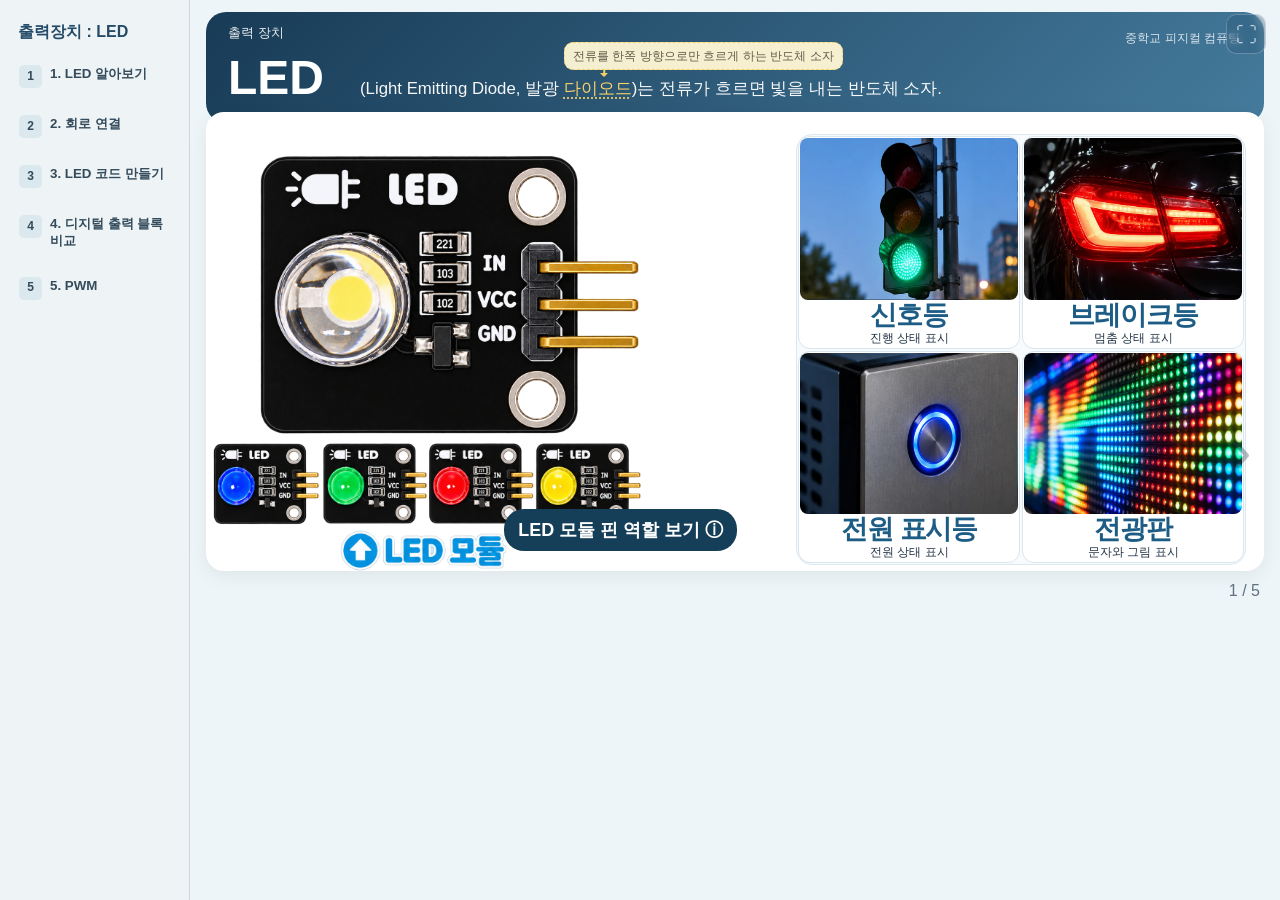
==== commit 78b7aaca: "Show LED examples and launch diode and pin role popups" ====
--- a/middle/phyCom/led-mobile-preview/index.html
+++ b/middle/phyCom/led-mobile-preview/index.html
@@ -9,7 +9,7 @@
 <meta name="apple-mobile-web-app-title" content="LED 수업">
 <meta name="apple-mobile-web-app-status-bar-style" content="black-translucent">
 <meta name="theme-color" content="#153f58">
-<link rel="stylesheet" href="./common/css/slides.css">
+<link rel="stylesheet" href="./common/css/slides.css?v=6">
 </head>
 <body>
 <div id="iosInstallTip" class="ios-install-tip" role="status" hidden><span>아이폰에서 주소창 없이 보려면 Safari의 공유 메뉴에서 <b>홈 화면에 추가</b>를 선택한 뒤, 홈 화면의 LED 수업 아이콘으로 여세요.</span><button type="button" id="iosInstallTipClose" aria-label="안내 닫기">×</button></div>
@@ -23,19 +23,19 @@
 <header>
 <span class="course-label">중학교 피지컬 컴퓨팅</span>
 <span class="device-label">출력 장치</span>
-<div class="title-row"><h1>LED</h1><span class="slide-subtitle" id="slideSubtitle"></span><div class="title-desc">(Light Emitting Diode, 발광 <span class="diode-anchor"><span class="diode-bubble">전류를 한쪽 방향으로만 흐르게 하는 반도체 소자</span><span class="diode-word">다이오드</span></span>)는 전류가 흐르면 빛을 내는 반도체 소자.</div></div>
+<div class="title-row"><h1>LED</h1><span class="slide-subtitle" id="slideSubtitle"></span><div class="title-desc">(Light Emitting Diode, 발광 <span class="diode-anchor"><span class="diode-bubble">전류를 한쪽 방향으로만 흐르게 하는 반도체 소자</span><button type="button" class="diode-word" data-open-dialog="diodeDialog" aria-haspopup="dialog" aria-label="다이오드 확대 설명 열기">다이오드</button></span>)는 전류가 흐르면 빛을 내는 반도체 소자.</div></div>
 </header>
 <section class="slide active">
 <div class="concept-grid">
   <div class="concept-image">
-    <img class="module-photo" src="../assets/LED_WBGY.png" alt="흰색, 파란색, 초록색, 노란색 LED 모듈">
+    <button type="button" class="concept-image-button" data-open-dialog="pinDialog" aria-haspopup="dialog" aria-label="LED 모듈 핀 역할 보기"><img class="module-photo" src="../assets/LED_WBGY.png" alt="흰색, 파란색, 초록색, 노란색 LED 모듈"><span class="pin-open-hint">LED 모듈 핀 역할 보기 ⓘ</span></button>
   </div>
   <div class="concept-uses">
     <div class="usage-grid">
-      <div class="usage-item"><svg viewBox="0 0 100 70" role="img" aria-label="신호등 그림"><rect x="38" y="5" width="24" height="54" rx="6" fill="#263238"/><circle cx="50" cy="17" r="6" fill="#e63946"/><circle cx="50" cy="32" r="6" fill="#ffd166"/><circle cx="50" cy="47" r="6" fill="#2a9d8f"/><rect x="47" y="59" width="6" height="8" fill="#263238"/></svg><strong>신호등</strong><span>진행 상태 표시</span></div>
-      <div class="usage-item"><svg viewBox="0 0 100 70" role="img" aria-label="자동차 브레이크등 그림"><rect x="12" y="32" width="76" height="22" rx="8" fill="#457b9d"/><rect x="22" y="24" width="42" height="16" rx="5" fill="#8ecae6"/><circle cx="23" cy="50" r="7" fill="#e63946"/><circle cx="77" cy="50" r="7" fill="#e63946"/></svg><strong>브레이크등</strong><span>멈춤 상태 표시</span></div>
-      <div class="usage-item"><svg viewBox="0 0 100 70" role="img" aria-label="전원 표시등 그림"><rect x="25" y="12" width="50" height="45" rx="5" fill="#e9ecef" stroke="#6c757d" stroke-width="2"/><circle cx="50" cy="30" r="9" fill="#52b788"/><path d="M50 18v12" stroke="#fff" stroke-width="3"/><path d="M42 22a12 12 0 1 0 16 0" fill="none" stroke="#fff" stroke-width="3"/><rect x="43" y="57" width="14" height="5" fill="#6c757d"/></svg><strong>전원 표시등</strong><span>전원 상태 표시</span></div>
-      <div class="usage-item"><svg viewBox="0 0 100 70" role="img" aria-label="전광판 그림"><rect x="8" y="15" width="84" height="38" rx="4" fill="#202124"/><circle cx="20" cy="27" r="3" fill="#e63946"/><circle cx="32" cy="27" r="3" fill="#ffd166"/><circle cx="44" cy="27" r="3" fill="#52b788"/><circle cx="56" cy="27" r="3" fill="#4cc9f0"/><circle cx="68" cy="27" r="3" fill="#e63946"/><circle cx="80" cy="27" r="3" fill="#ffd166"/><rect x="20" y="37" width="60" height="4" rx="2" fill="#4cc9f0"/><rect x="43" y="53" width="14" height="8" fill="#495057"/></svg><strong>전광판</strong><span>문자와 그림 표시</span></div>
+      <div class="usage-item"><span class="usage-photo usage-photo--traffic" role="img" aria-label="초록색 신호등 사진"></span><strong>신호등</strong><span>진행 상태 표시</span></div>
+      <div class="usage-item"><span class="usage-photo usage-photo--brake" role="img" aria-label="빨간 브레이크등 사진"></span><strong>브레이크등</strong><span>멈춤 상태 표시</span></div>
+      <div class="usage-item"><span class="usage-photo usage-photo--power" role="img" aria-label="파란 전원 표시등 사진"></span><strong>전원 표시등</strong><span>전원 상태 표시</span></div>
+      <div class="usage-item"><span class="usage-photo usage-photo--display" role="img" aria-label="LED 전광판 사진"></span><strong>전광판</strong><span>문자와 그림 표시</span></div>
     </div>
   </div>
 </div>
@@ -199,9 +199,41 @@
 </div>
 <div class="count" id="slides">1 / 5</div>
 </main>
-<script src="./common/js/circuit.js?v=3"></script>
+<nav class="mobile-nav" aria-label="모바일 페이지 이동">
+<button id="mobilePrev" type="button" disabled aria-label="이전 슬라이드">‹</button>
+<button id="mobileNext" type="button" aria-label="다음 슬라이드">›</button>
+</nav>
+<dialog id="diodeDialog" class="lesson-dialog" aria-labelledby="diodeDialogTitle">
+  <div class="lesson-dialog-card">
+    <button class="lesson-dialog-close" type="button" data-close-dialog aria-label="다이오드 설명 닫기">×</button>
+    <h2 id="diodeDialogTitle">LED 속 다이오드 확대 보기</h2>
+    <div class="lesson-dialog-content">
+      <img class="diode-macro-image" src="./assets/led-diode-macro.webp" alt="투명한 일반 LED를 확대해 나타낸 이미지. 투명한 둥근 몸체 안에 발광 부분과 두 금속 다리가 보인다.">
+      <div class="lesson-dialog-text">
+        <p>다이오드는 전류가 <strong>한쪽 방향으로 흐르도록</strong> 하는 반도체 소자입니다.</p>
+        <p>LED는 전류가 흐를 때 <strong>빛을 내는 다이오드</strong>입니다.</p>
+        <small>확대 이미지는 일반 LED의 예시입니다. 수업에서 연결할 장치는 LED 모듈입니다.</small>
+      </div>
+    </div>
+  </div>
+</dialog>
+<dialog id="pinDialog" class="lesson-dialog" aria-labelledby="pinDialogTitle">
+  <div class="lesson-dialog-card">
+    <button class="lesson-dialog-close" type="button" data-close-dialog aria-label="핀 역할 설명 닫기">×</button>
+    <h2 id="pinDialogTitle">LED 모듈의 핀 역할</h2>
+    <div class="lesson-dialog-content">
+      <img class="pin-module-image" src="../assets/LED_white.png" alt="IN, VCC, GND가 표시된 수업용 LED 모듈 사진">
+      <div class="lesson-dialog-text pin-role-list">
+        <p><strong>IN → D3</strong><span>오렌지보드에서 나오는 켜기·끄기 신호를 받습니다.</span></p>
+        <p><strong>VCC → 5V</strong><span>모듈에 필요한 전원을 공급받습니다.</span></p>
+        <p><strong>GND → GND</strong><span>오렌지보드의 GND에 연결해 회로를 완성합니다.</span></p>
+      </div>
+    </div>
+  </div>
+</dialog>
+<script src="./common/js/circuit.js?v=4"></script>
 <script src="./common/js/entry.js"></script>
 <script src="./common/js/pwm.js"></script>
-<script src="./common/js/slides.js"></script>
+<script src="./common/js/slides.js?v=6"></script>
 </body>
 </html>
--- a/middle/phyCom/led-mobile-preview/common/css/slides.css
+++ b/middle/phyCom/led-mobile-preview/common/css/slides.css
@@ -2880,3 +2880,85 @@
   flex:none;width:32px;height:32px;border:0;border-radius:8px;
   background:#fff2;color:#fff;font-size:24px;cursor:pointer;
 }
+
+/* Mobile navigation stays outside the scaled lesson canvas for a full-size touch target. */
+@media(max-width:900px){
+  body.mobile-layout .wrap .slide-nav{visibility:hidden!important}
+  body.mobile-layout .mobile-nav{
+    position:fixed;inset:0;z-index:230;display:flex;
+    align-items:center;justify-content:space-between;
+    padding-left:max(4px,env(safe-area-inset-left));
+    padding-right:max(4px,env(safe-area-inset-right));
+    pointer-events:none;
+  }
+  body.mobile-layout .mobile-nav button{
+    width:58px;height:100px;border:0;border-radius:16px;
+    background:rgba(255,255,255,.86);color:#1b4964;
+    box-shadow:0 2px 14px #153f5833;
+    font:400 46px/1 Arial,sans-serif;
+    pointer-events:auto;touch-action:manipulation;
+  }
+  body.mobile-layout .mobile-nav button:disabled{opacity:.22;pointer-events:none}
+}
+.mobile-nav{display:none}
+
+/* Slide 1: photographed LED uses and two optional teaching popups. */
+button.diode-word{
+  border:0;background:transparent;padding:0;margin:0;
+  font:inherit;cursor:pointer;text-decoration:underline dotted;
+  text-underline-offset:4px;
+}
+.concept-image-button{
+  position:relative;display:block;width:100%;height:100%;
+  padding:0;border:0;background:transparent;cursor:pointer;
+}
+.concept-image-button:focus-visible,button.diode-word:focus-visible{
+  outline:3px solid #1c79c5;outline-offset:3px;
+}
+.pin-open-hint{
+  position:absolute;right:18px;bottom:14px;z-index:2;
+  padding:9px 14px;border-radius:20px;background:#153f58;
+  color:#fff;font-size:18px;font-weight:800;
+}
+.slide:first-of-type.active .usage-item .usage-photo{
+  display:block;flex:1 1 auto;width:100%;height:calc(100% - 2.35rem);
+  min-height:0;margin:0;border-radius:8px;
+  background-image:url("../../assets/led-usage-photos.webp");
+  background-size:200% 200%;background-repeat:no-repeat;
+}
+.usage-photo--traffic{background-position:0 0}
+.usage-photo--brake{background-position:100% 0}
+.usage-photo--power{background-position:0 100%}
+.usage-photo--display{background-position:100% 100%}
+.lesson-dialog{
+  width:min(870px,calc(100vw - 28px));max-height:calc(100dvh - 28px);
+  margin:auto;padding:0;border:0;border-radius:20px;
+  background:#fff;color:#263b49;box-shadow:0 18px 55px #071e3799;
+}
+.lesson-dialog::backdrop{background:rgba(12,28,43,.72)}
+.lesson-dialog-card{padding:24px 28px 30px;overflow:auto;max-height:calc(100dvh - 28px)}
+.lesson-dialog-card h2{margin:0 48px 18px 0;font-size:30px;color:#153f58}
+.lesson-dialog-close{
+  float:right;width:46px;height:46px;border:0;border-radius:50%;
+  background:#e8f1f7;color:#1a455e;font-size:32px;cursor:pointer;
+}
+.lesson-dialog-content{display:grid;grid-template-columns:48% minmax(0,1fr);gap:24px;align-items:center}
+.lesson-dialog-content img{
+  display:block;width:100%;height:330px;object-fit:contain;
+  border-radius:12px;background:#f2f5f7;
+}
+.lesson-dialog-text{font-size:21px;line-height:1.55}
+.lesson-dialog-text p{margin:0 0 15px}
+.lesson-dialog-text strong{color:#175f89}
+.lesson-dialog-text small{display:block;margin-top:16px;font-size:16px;color:#526471}
+.pin-role-list p{padding:12px 14px;border-radius:10px;background:#f3f8fb}
+.pin-role-list strong,.pin-role-list span{display:block}
+@media(max-width:650px){
+  .lesson-dialog-card{padding:18px}
+  .lesson-dialog-card h2{font-size:22px}
+  .lesson-dialog-content{grid-template-columns:1fr;gap:12px}
+  .lesson-dialog-content img{height:min(33dvh,220px)}
+  .lesson-dialog-text{font-size:16px;line-height:1.45}
+  .lesson-dialog-text p{margin-bottom:8px}
+  .lesson-dialog-text small{font-size:13px}
+}
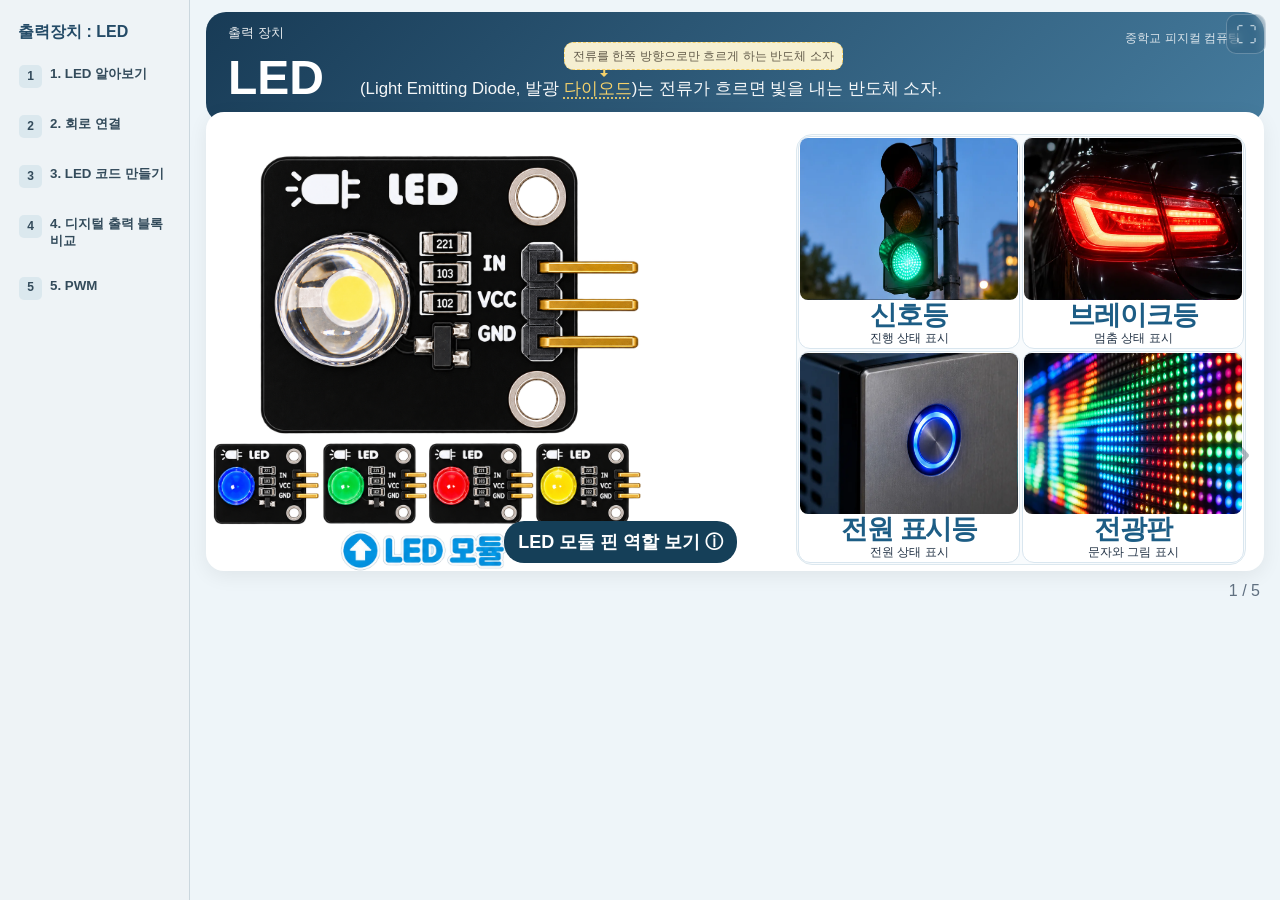
==== commit 2b1e7b5f: "Refresh first-slide photo layout" ====
--- a/middle/phyCom/led-mobile-preview/index.html
+++ b/middle/phyCom/led-mobile-preview/index.html
@@ -9,7 +9,7 @@
 <meta name="apple-mobile-web-app-title" content="LED 수업">
 <meta name="apple-mobile-web-app-status-bar-style" content="black-translucent">
 <meta name="theme-color" content="#153f58">
-<link rel="stylesheet" href="./common/css/slides.css?v=6">
+<link rel="stylesheet" href="./common/css/slides.css?v=7">
 </head>
 <body>
 <div id="iosInstallTip" class="ios-install-tip" role="status" hidden><span>아이폰에서 주소창 없이 보려면 Safari의 공유 메뉴에서 <b>홈 화면에 추가</b>를 선택한 뒤, 홈 화면의 LED 수업 아이콘으로 여세요.</span><button type="button" id="iosInstallTipClose" aria-label="안내 닫기">×</button></div>
--- a/middle/phyCom/led-mobile-preview/common/css/slides.css
+++ b/middle/phyCom/led-mobile-preview/common/css/slides.css
@@ -2916,7 +2916,7 @@
   outline:3px solid #1c79c5;outline-offset:3px;
 }
 .pin-open-hint{
-  position:absolute;right:18px;bottom:14px;z-index:2;
+  position:absolute;right:18px;bottom:2px;z-index:2;
   padding:9px 14px;border-radius:20px;background:#153f58;
   color:#fff;font-size:18px;font-weight:800;
 }
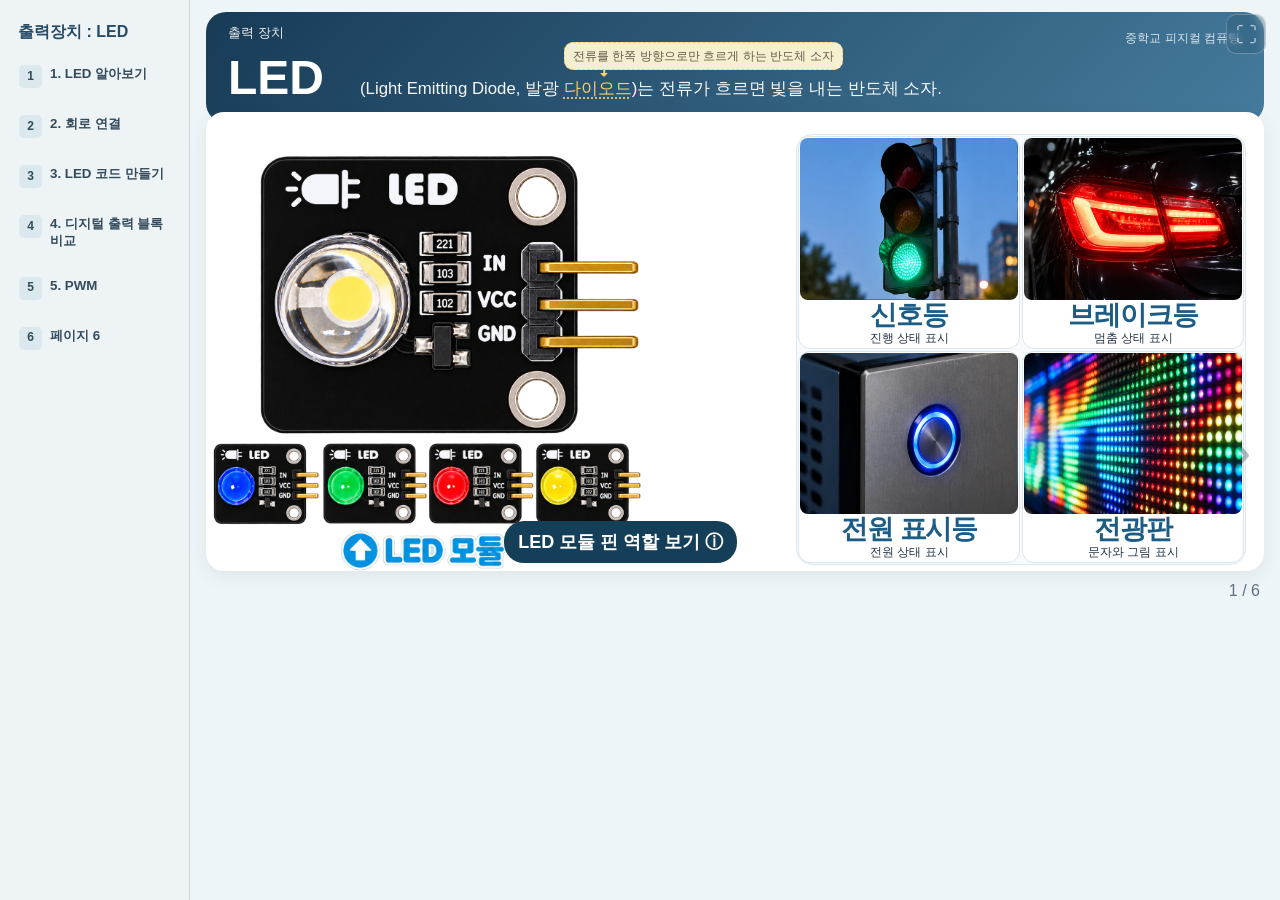
==== commit c3f9da02: "Add staged scene creation on LED slide six" ====
--- a/middle/phyCom/led-mobile-preview/index.html
+++ b/middle/phyCom/led-mobile-preview/index.html
@@ -9,7 +9,7 @@
 <meta name="apple-mobile-web-app-title" content="LED 수업">
 <meta name="apple-mobile-web-app-status-bar-style" content="black-translucent">
 <meta name="theme-color" content="#153f58">
-<link rel="stylesheet" href="./common/css/slides.css?v=7">
+<link rel="stylesheet" href="./common/css/slides.css?v=9">
 </head>
 <body>
 <div id="iosInstallTip" class="ios-install-tip" role="status" hidden><span>아이폰에서 주소창 없이 보려면 Safari의 공유 메뉴에서 <b>홈 화면에 추가</b>를 선택한 뒤, 홈 화면의 LED 수업 아이콘으로 여세요.</span><button type="button" id="iosInstallTipClose" aria-label="안내 닫기">×</button></div>
@@ -193,11 +193,31 @@
 </div>
 <div class="pwm-note">엔트리 설정값 0~255가 PWM의 켜져 있는 시간 0~100%에 대응합니다. ← / → 키로 단계별로 확인해 보세요.</div>
 </section>
+<section class="slide entry-slide entry-scene-slide" aria-label="6. PWM 코드 만들기">
+<div class="entry-workspace">
+  <div class="entry-scene-tabs entry-code-toolbar">
+    <button type="button" class="entry-scene-tab active" data-scene="1">장면 1</button>
+    <button type="button" class="entry-scene-add" id="sceneAdd" aria-label="장면 추가">＋</button>
+    <span class="entry-brand">entry</span><b class="entry-lesson-title">[피컴09] 출력장치-LED1</b>
+    <div class="entry-top-actions"><button type="button" class="entry-goal-btn">목표 작품</button><button type="button" class="entry-complete-btn">학습 완료</button></div>
+  </div>
+  <aside class="entry-tabs">
+    <div class="entry-tab start-tab" data-tab="start">⚑<span>시작</span></div>
+    <div class="entry-tab flow-tab" data-tab="flow">⌘<span>흐름</span></div>
+    <div class="entry-tab hardware-tab" data-tab="hardware">⌁<span>하드웨어</span></div>
+  </aside>
+  <div class="entry-stage">
+    <div class="entry-object-info"><span class="entrybot-thumb"><img src="../assets/entrybot.png" alt="엔트리봇"></span><strong>엔트리봇</strong><span class="entry-block-count">블록 <b>0</b>개</span><span class="entry-code-page-label">PWM 코드</span></div>
+    <div class="entry-program" aria-label="장면2 코드 작업 영역"></div>
+    <div class="entry-guide"><strong id="sceneGuide">장면 1 옆의 + 버튼을 살펴보세요.</strong><span>다음 버튼으로 장면을 하나 추가합니다.</span></div>
+  </div>
+</div>
+</section>
 <div class="slide-nav">
 <button id="prev" disabled aria-label="이전 슬라이드">‹</button>
 <button id="next" aria-label="다음 슬라이드">›</button>
 </div>
-<div class="count" id="slides">1 / 5</div>
+<div class="count" id="slides">1 / 6</div>
 </main>
 <nav class="mobile-nav" aria-label="모바일 페이지 이동">
 <button id="mobilePrev" type="button" disabled aria-label="이전 슬라이드">‹</button>
@@ -234,6 +254,6 @@
 <script src="./common/js/circuit.js?v=4"></script>
 <script src="./common/js/entry.js"></script>
 <script src="./common/js/pwm.js"></script>
-<script src="./common/js/slides.js?v=6"></script>
+<script src="./common/js/slides.js?v=9"></script>
 </body>
 </html>
--- a/middle/phyCom/led-mobile-preview/common/css/slides.css
+++ b/middle/phyCom/led-mobile-preview/common/css/slides.css
@@ -2962,3 +2962,14 @@
   .lesson-dialog-text p{margin-bottom:8px}
   .lesson-dialog-text small{font-size:13px}
 }
+
+/* Keep the PWM explanation proportional to the fixed mobile lesson canvas. */
+@media(max-width:900px){
+  html{ -webkit-text-size-adjust:100%;text-size-adjust:100% }
+  body.mobile-layout .pwm-slide .pwm-intro{
+    font-size:22px!important;line-height:1.42!important;
+  }
+  body.mobile-layout .pwm-slide .pwm-intro-lines>div{
+    white-space:normal!important;
+  }
+}
